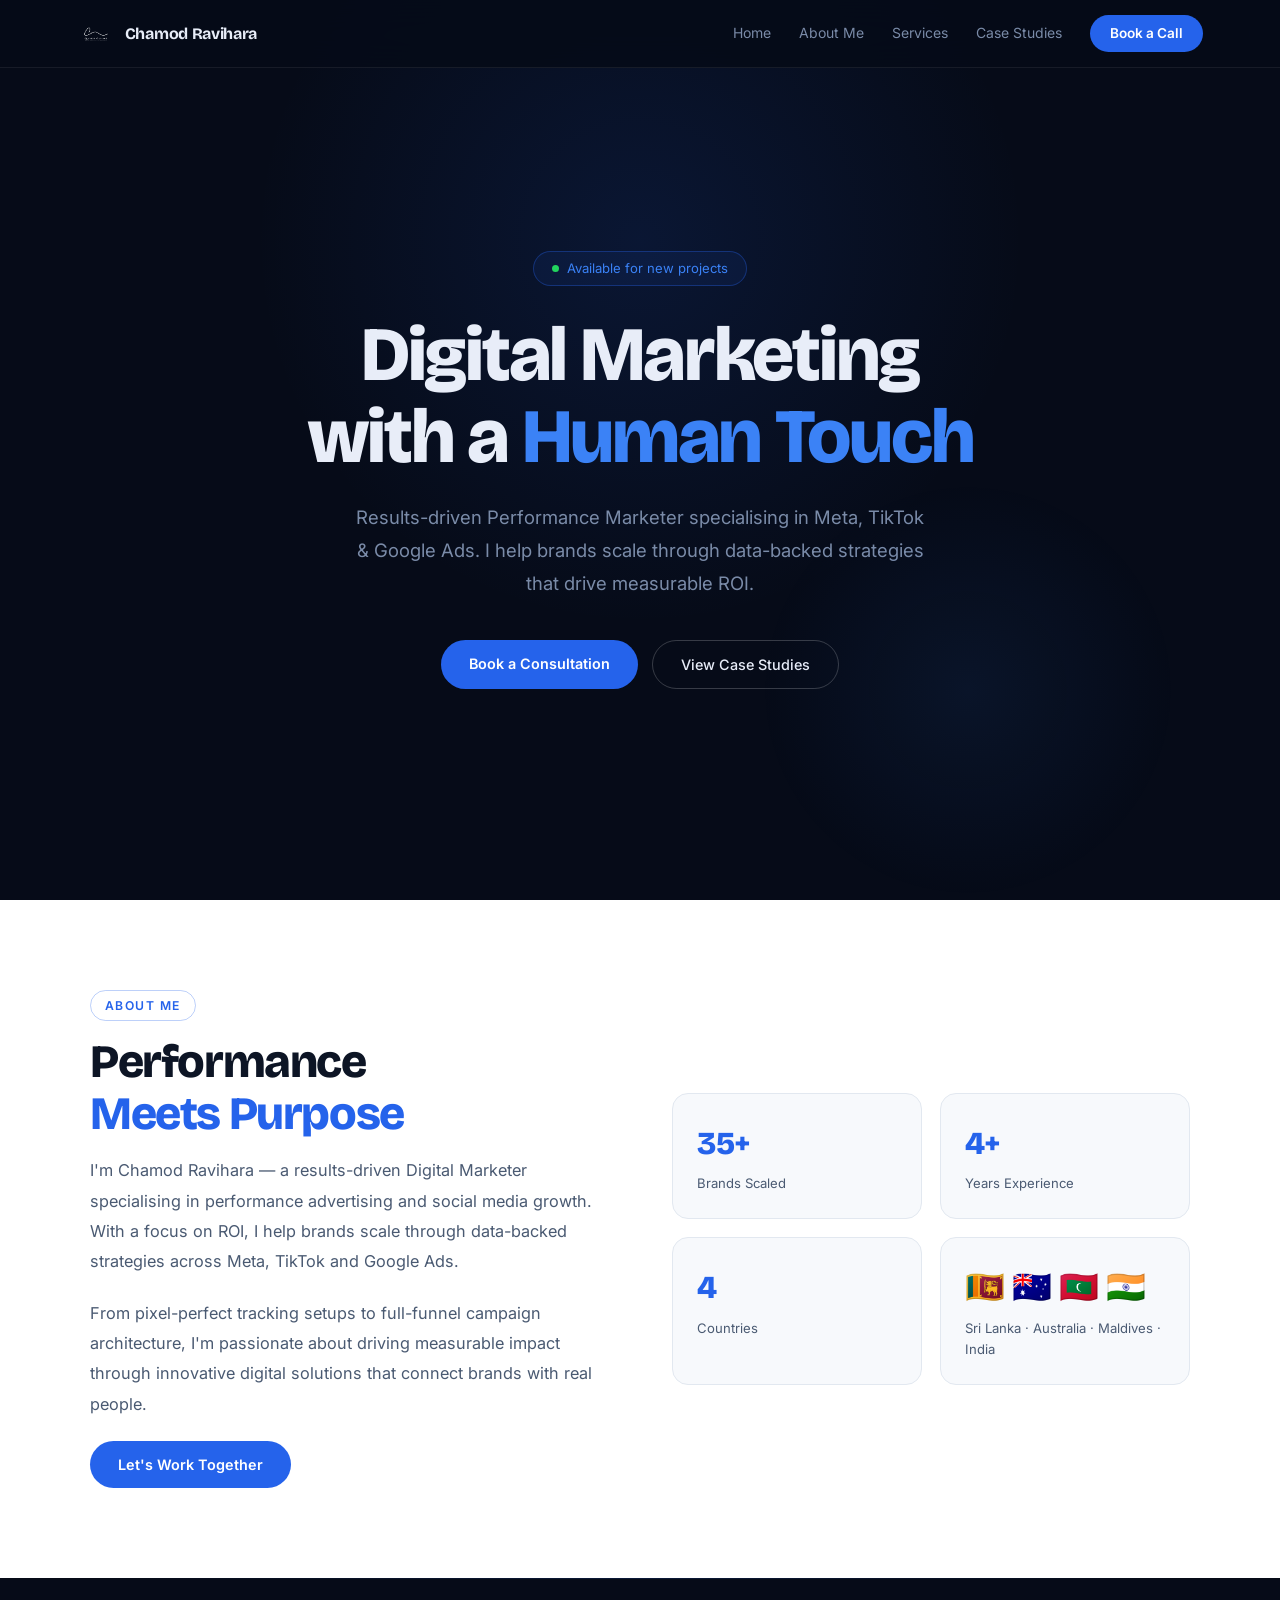
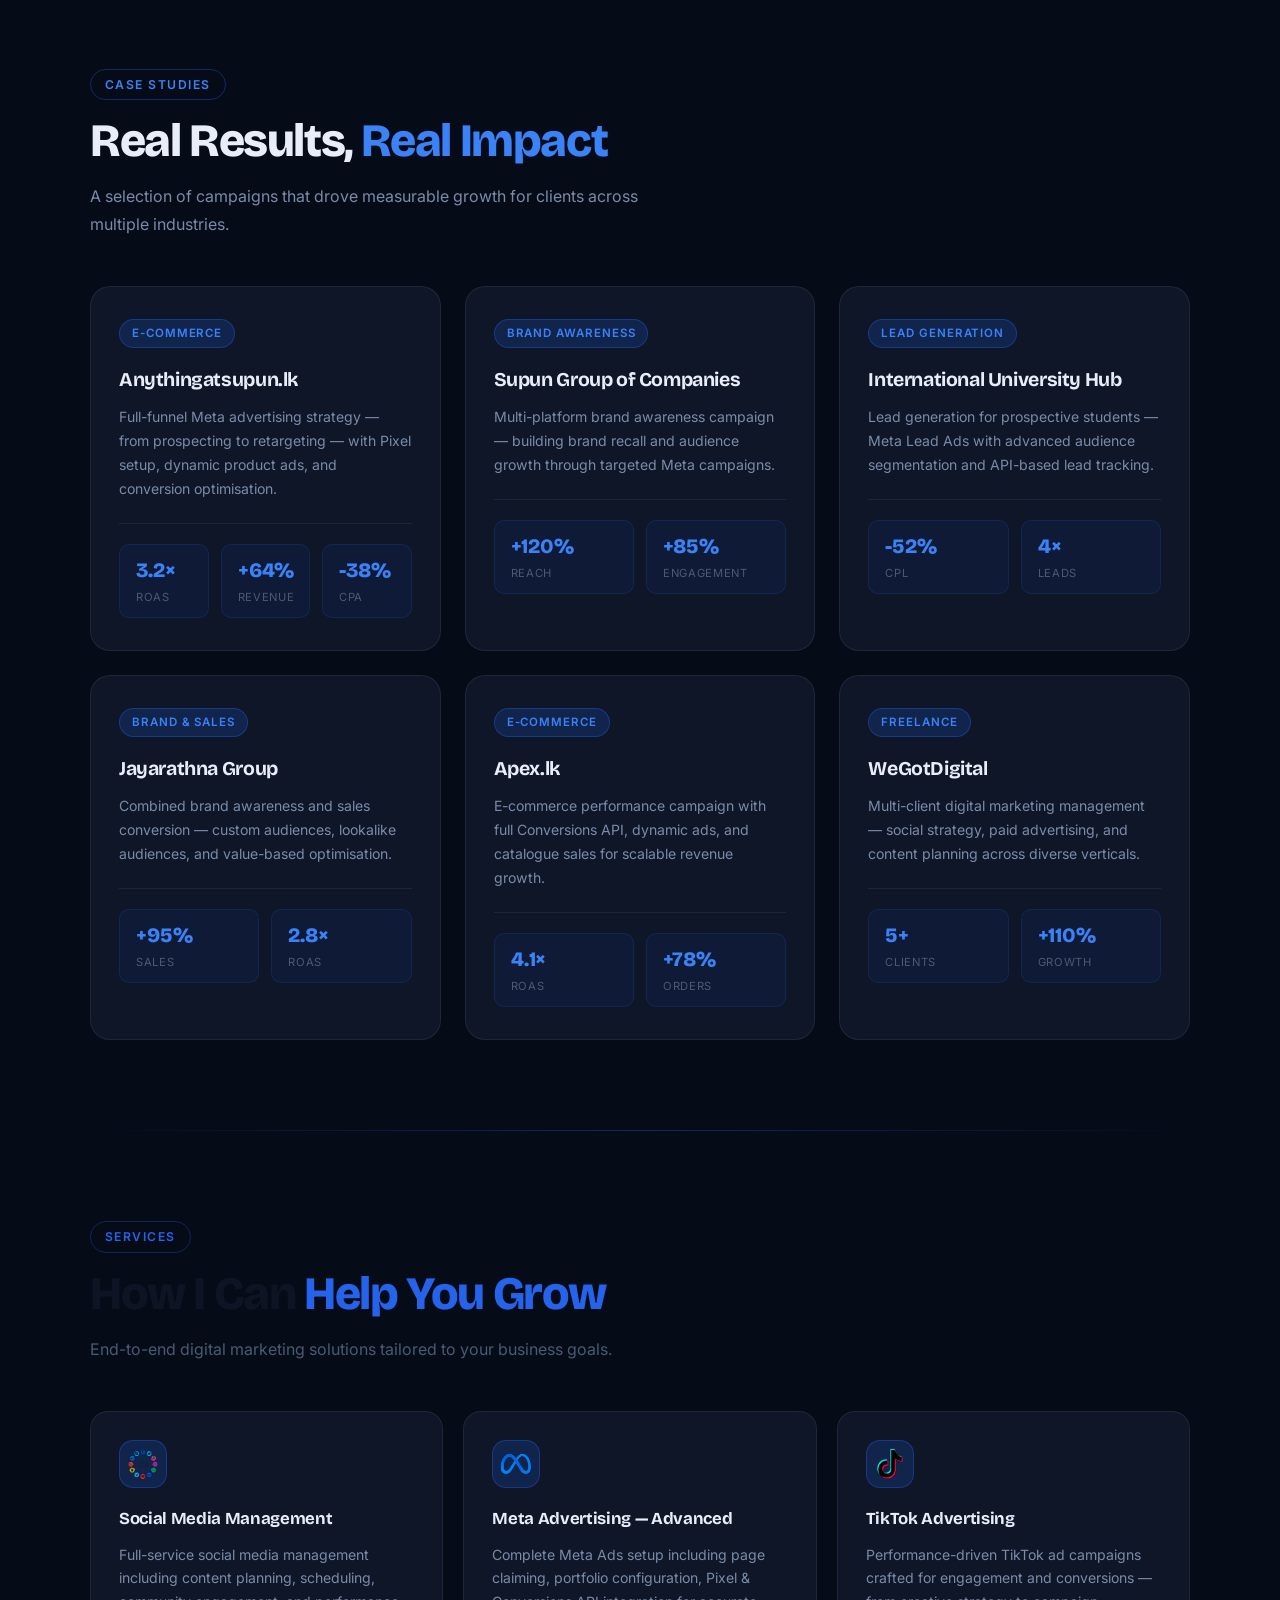
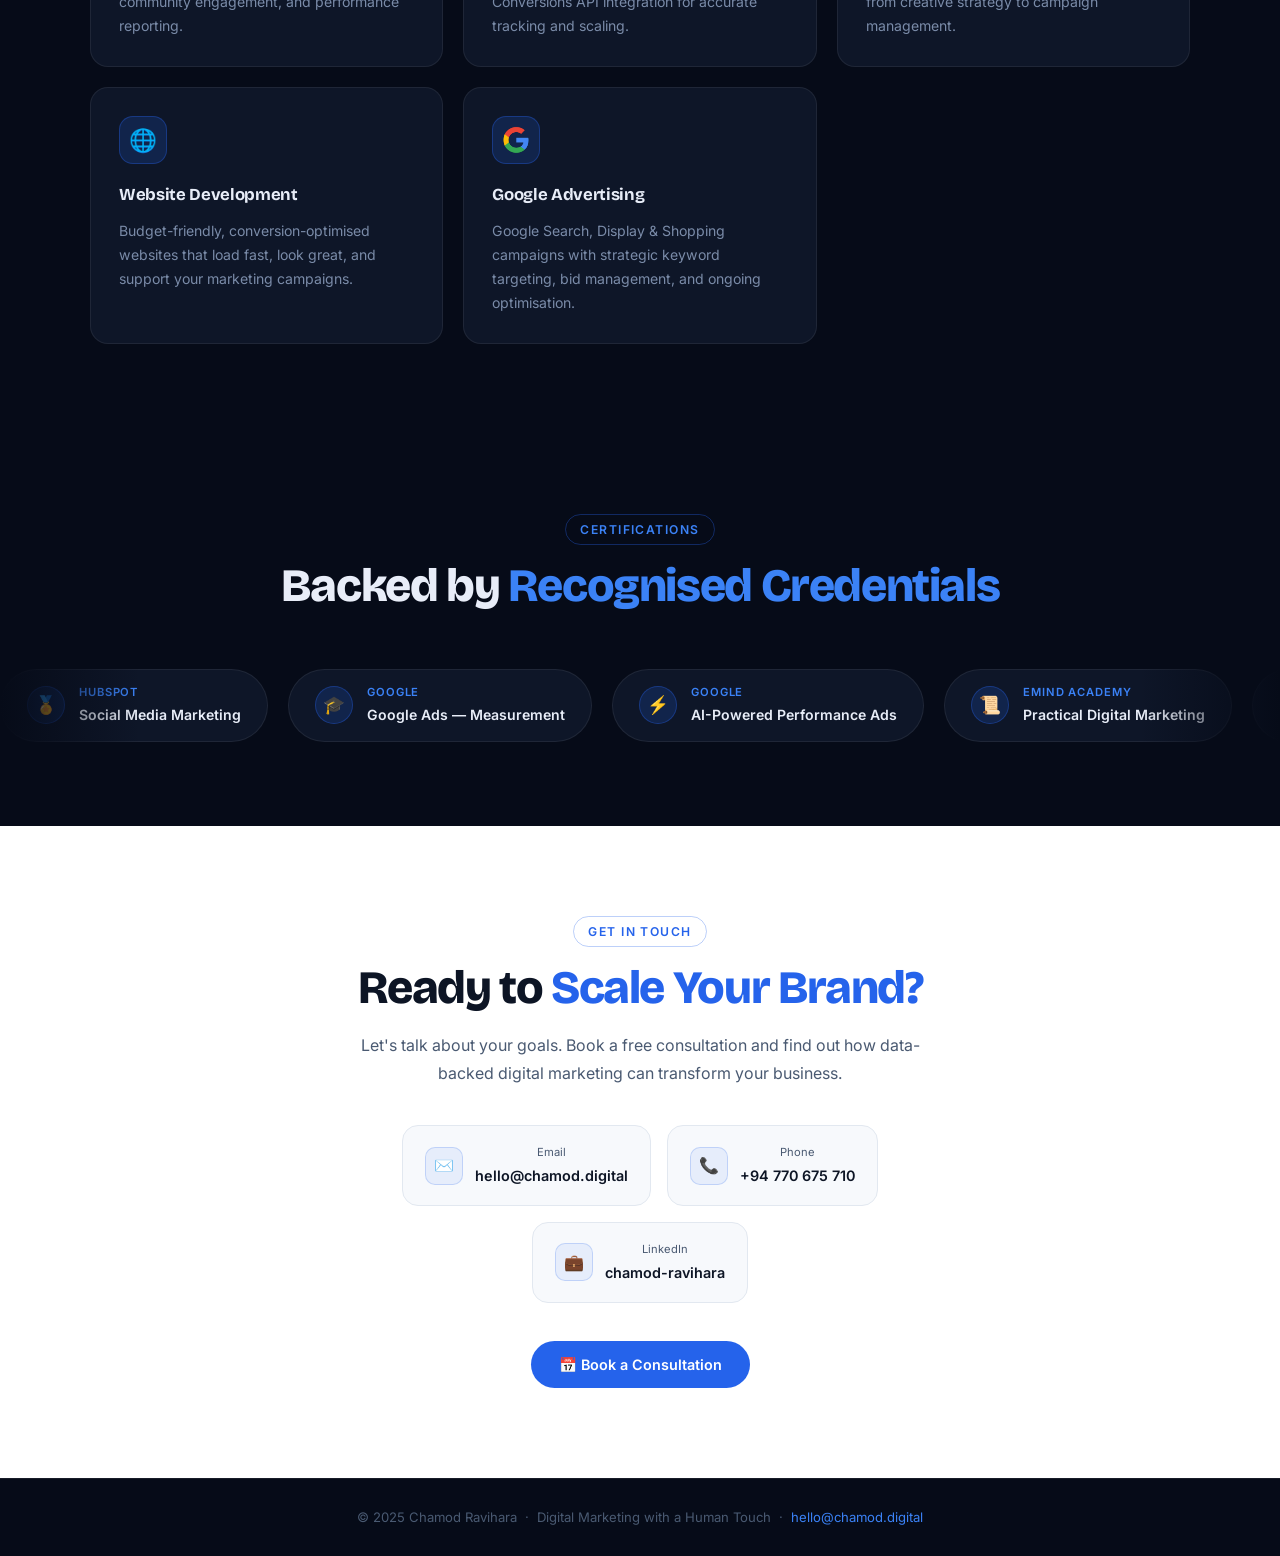
==== index.html @ 846f8c7a "servic" ====
<!DOCTYPE html>
<html lang="en">
<head>
  <meta charset="UTF-8" />
  <meta name="viewport" content="width=device-width, initial-scale=1.0"/>
  <title>Chamod Ravihara | Performance Marketer</title>
  <link rel="preconnect" href="https://fonts.googleapis.com">
  <link href="https://fonts.googleapis.com/css2?family=Bricolage+Grotesque:opsz,wght@12..96,300;12..96,400;12..96,600;12..96,700;12..96,800&family=Inter:wght@300;400;500&display=swap" rel="stylesheet">
  <style>
    *, *::before, *::after { box-sizing: border-box; margin: 0; padding: 0; }

    :root {
      --bg-deep: #060b18;
      --bg-section: #0d1525;
      --bg-card: #0e1628;
      --bg-card-hover: #131e35;
      --blue: #2563eb;
      --blue-light: #3b82f6;
      --blue-glow: rgba(37,99,235,0.18);
      --text: #e8edf8;
      --text-muted: #7a8ba8;
      --text-dim: #4a5a72;
      --border: rgba(255,255,255,0.07);
      --border-blue: rgba(37,99,235,0.35);
      --white-bg: #ffffff;
      --white-bg2: #f7f9fc;
      --white-text: #0d1525;
      --white-muted: #4a5a72;
      --white-border: #e2e8f0;
    }

    html { scroll-behavior: smooth; }
    body { font-family: 'Inter', sans-serif; background: var(--bg-deep); color: var(--text); overflow-x: hidden; line-height: 1.6; }

    ::-webkit-scrollbar { width: 4px; }
    ::-webkit-scrollbar-track { background: var(--bg-deep); }
    ::-webkit-scrollbar-thumb { background: var(--blue); border-radius: 2px; }

    /* NAV */
    nav {
      position: fixed; top: 0; left: 0; right: 0; z-index: 100;
      display: flex; align-items: center; justify-content: space-between;
      padding: 0 6%; height: 68px;
      background: rgba(6,11,24,0.92);
      backdrop-filter: blur(16px);
      border-bottom: 1px solid var(--border);
    }
    .nav-logo { display: flex; align-items: center; gap: 10px; text-decoration: none; color: var(--text); }
    .nav-logo img { height: 38px; width: 38px; object-fit: contain; }
    .nav-logo span { font-family: 'Bricolage Grotesque', sans-serif; font-weight: 700; font-size: 1rem; letter-spacing: -0.02em; }
    .nav-links { display: flex; align-items: center; gap: 28px; }
    .nav-links a { font-size: 0.875rem; font-weight: 400; color: var(--text-muted); text-decoration: none; transition: color 0.2s; }
    .nav-links a:hover { color: var(--text); }
    .nav-cta { background: var(--blue) !important; color: #fff !important; padding: 8px 20px !important; border-radius: 100px; font-weight: 600 !important; font-size: 0.85rem !important; transition: background 0.2s, transform 0.15s !important; }
    .nav-cta:hover { background: var(--blue-light) !important; transform: translateY(-1px); }
    .nav-burger { display: none; flex-direction: column; gap: 5px; cursor: pointer; padding: 6px; background: none; border: none; }
    .nav-burger span { display: block; width: 22px; height: 2px; background: var(--text); border-radius: 2px; }

    /* HERO */
    #hero {
      min-height: 100vh; display: flex; flex-direction: column;
      align-items: center; justify-content: center; text-align: center;
      padding: 110px 6% 70px; background: var(--bg-deep);
      position: relative; overflow: hidden;
    }
    #hero::before { content: ''; position: absolute; width: 800px; height: 800px; background: radial-gradient(circle, rgba(37,99,235,0.13) 0%, transparent 68%); top: -160px; left: 50%; transform: translateX(-50%); pointer-events: none; }
    #hero::after  { content: ''; position: absolute; width: 420px; height: 420px; background: radial-gradient(circle, rgba(59,130,246,0.08) 0%, transparent 70%); bottom: 0; right: 8%; pointer-events: none; }

    .hero-badge { display: inline-flex; align-items: center; gap: 8px; border: 1px solid var(--border-blue); background: rgba(37,99,235,0.08); padding: 6px 18px; border-radius: 100px; font-size: 0.82rem; color: var(--blue-light); margin-bottom: 28px; animation: fadeUp 0.7s ease both; }
    .hero-badge .dot { width: 7px; height: 7px; background: #22d45e; border-radius: 50%; display: inline-block; animation: blink 2s ease infinite; }
    @keyframes blink { 0%,100%{opacity:1} 50%{opacity:0.35} }

    h1 { font-family: 'Bricolage Grotesque', sans-serif; font-size: clamp(2.6rem, 6vw, 5rem); font-weight: 800; line-height: 1.07; letter-spacing: -0.03em; margin-bottom: 22px; animation: fadeUp 0.7s 0.1s ease both; }
    h1 .accent { color: var(--blue-light); }
    .hero-sub { font-size: clamp(1rem, 2vw, 1.16rem); color: var(--text-muted); max-width: 580px; line-height: 1.78; margin-bottom: 40px; animation: fadeUp 0.7s 0.2s ease both; }
    .hero-btns { display: flex; gap: 14px; flex-wrap: wrap; justify-content: center; animation: fadeUp 0.7s 0.3s ease both; }

    .btn-primary { background: var(--blue); color: #fff; padding: 12px 28px; border-radius: 100px; font-size: 0.9rem; font-weight: 600; text-decoration: none; transition: background 0.2s, transform 0.15s, box-shadow 0.2s; display: inline-block; }
    .btn-primary:hover { background: var(--blue-light); transform: translateY(-2px); box-shadow: 0 8px 28px rgba(37,99,235,0.38); }
    .btn-outline { background: transparent; color: var(--text); border: 1px solid rgba(255,255,255,0.2); padding: 12px 28px; border-radius: 100px; font-size: 0.9rem; font-weight: 500; text-decoration: none; transition: border-color 0.2s, background 0.2s, transform 0.15s; display: inline-block; }
    .btn-outline:hover { border-color: var(--blue); background: var(--blue-glow); transform: translateY(-2px); }
    .btn-dark { background: var(--blue); color: #fff; padding: 12px 28px; border-radius: 100px; font-size: 0.9rem; font-weight: 600; text-decoration: none; transition: background 0.2s, transform 0.15s, box-shadow 0.2s; display: inline-block; }
    .btn-dark:hover { background: #1d4ed8; transform: translateY(-2px); box-shadow: 0 8px 28px rgba(37,99,235,0.3); }

    /* SECTION SHARED */
    section { padding: 90px 6%; }
    .section-label { display: inline-block; border: 1px solid var(--border-blue); color: var(--blue-light); font-size: 0.76rem; font-weight: 600; letter-spacing: 0.12em; text-transform: uppercase; padding: 5px 14px; border-radius: 100px; margin-bottom: 16px; }
    .section-label-w { display: inline-block; border: 1px solid rgba(37,99,235,0.3); color: var(--blue); font-size: 0.76rem; font-weight: 600; letter-spacing: 0.12em; text-transform: uppercase; padding: 5px 14px; border-radius: 100px; margin-bottom: 16px; }
    .section-title { font-family: 'Bricolage Grotesque', sans-serif; font-size: clamp(1.9rem, 4vw, 2.9rem); font-weight: 800; letter-spacing: -0.03em; line-height: 1.12; margin-bottom: 14px; }
    .section-title .accent { color: var(--blue-light); }
    .section-title-w { font-family: 'Bricolage Grotesque', sans-serif; font-size: clamp(1.9rem, 4vw, 2.9rem); font-weight: 800; letter-spacing: -0.03em; line-height: 1.12; margin-bottom: 14px; color: var(--white-text); }
    .section-title-w .accent { color: var(--blue); }
    .section-sub { color: var(--text-muted); font-size: 1rem; max-width: 560px; line-height: 1.75; }
    .section-sub-w { color: var(--white-muted); font-size: 1rem; max-width: 560px; line-height: 1.75; }

    /* ABOUT — white */
    #about { background: var(--white-bg); }
    .about-grid { display: grid; grid-template-columns: 1fr 1fr; gap: 64px; align-items: center; max-width: 1100px; margin: 0 auto; }
    .about-text p { color: var(--white-muted); line-height: 1.85; font-size: 1.02rem; margin-bottom: 22px; }
    .about-stats { display: grid; grid-template-columns: 1fr 1fr; gap: 18px; }
    .stat-box { background: var(--white-bg2); border: 1px solid var(--white-border); border-radius: 16px; padding: 24px; transition: border-color 0.25s, transform 0.25s, box-shadow 0.25s; }
    .stat-box:hover { border-color: rgba(37,99,235,0.3); transform: translateY(-3px); box-shadow: 0 8px 24px rgba(37,99,235,0.08); }
    .stat-box .num { font-family: 'Bricolage Grotesque', sans-serif; font-size: 2rem; font-weight: 800; color: var(--blue); }
    .stat-box .label { font-size: 0.82rem; color: var(--white-muted); margin-top: 4px; }

    /* CASE STUDIES — dark */
    #work { background: var(--bg-deep); }
    .work-wrap { max-width: 1100px; margin: 0 auto; }
    .work-header { margin-bottom: 48px; }
    .work-grid { display: grid; grid-template-columns: repeat(auto-fill, minmax(320px, 1fr)); gap: 24px; }
    .case-card { background: var(--bg-card); border: 1px solid var(--border); border-radius: 20px; padding: 32px 28px; transition: border-color 0.3s, transform 0.3s, box-shadow 0.3s; }
    .case-card:hover { border-color: var(--border-blue); transform: translateY(-5px); box-shadow: 0 16px 48px rgba(37,99,235,0.12); }
    .case-tag { display: inline-block; background: var(--blue-glow); border: 1px solid var(--border-blue); color: var(--blue-light); font-size: 0.72rem; font-weight: 600; letter-spacing: 0.08em; text-transform: uppercase; padding: 4px 12px; border-radius: 100px; margin-bottom: 16px; }
    .case-client { font-family: 'Bricolage Grotesque', sans-serif; font-size: 1.22rem; font-weight: 700; letter-spacing: -0.02em; margin-bottom: 10px; }
    .case-desc { color: var(--text-muted); font-size: 0.88rem; line-height: 1.7; margin-bottom: 22px; }
    .case-metrics { display: flex; gap: 12px; flex-wrap: wrap; border-top: 1px solid var(--border); padding-top: 20px; }
    .metric { background: rgba(37,99,235,0.07); border: 1px solid rgba(37,99,235,0.15); border-radius: 10px; padding: 10px 16px; flex: 1; min-width: 80px; }
    .metric .val { font-family: 'Bricolage Grotesque', sans-serif; font-size: 1.28rem; font-weight: 800; color: var(--blue-light); }
    .metric .key { font-size: 0.7rem; color: var(--text-dim); text-transform: uppercase; letter-spacing: 0.06em; margin-top: 2px; }

 /* SERVICES — dark (matches Case Studies theme) */
    #services { background: var(--bg-deep); }
    .services-wrap { max-width: 1100px; margin: 0 auto; }
    .services-header { margin-bottom: 48px; }
    .services-grid { display: grid; grid-template-columns: repeat(auto-fill, minmax(280px, 1fr)); gap: 20px; }
    .service-card { background: var(--bg-card); border: 1px solid var(--border); border-radius: 18px; padding: 28px; transition: border-color 0.25s, transform 0.25s, box-shadow 0.25s; }
    .service-card:hover { border-color: var(--border-blue); transform: translateY(-4px); box-shadow: 0 10px 32px rgba(37,99,235,0.12); }
    .service-icon { width: 48px; height: 48px; background: var(--blue-glow); border: 1px solid var(--border-blue); border-radius: 14px; display: flex; align-items: center; justify-content: center; font-size: 1.4rem; margin-bottom: 18px; }
    .service-name { font-family: 'Bricolage Grotesque', sans-serif; font-size: 1.05rem; font-weight: 700; letter-spacing: -0.02em; color: var(--text); margin-bottom: 10px; }
    .service-desc { color: var(--text-muted); font-size: 0.88rem; line-height: 1.7; }

    /* CERTIFICATIONS — dark scroll banner */
    #certs { background: var(--bg-deep); padding: 80px 0; overflow: hidden; }
    .certs-header { text-align: center; padding: 0 6%; margin-bottom: 52px; }

    .cert-track-wrapper { position: relative; overflow: hidden; }
    .cert-track-wrapper::before,
    .cert-track-wrapper::after { content: ''; position: absolute; top: 0; bottom: 0; width: 140px; z-index: 2; }
    .cert-track-wrapper::before { left: 0; background: linear-gradient(to right, var(--bg-deep), transparent); }
    .cert-track-wrapper::after  { right: 0; background: linear-gradient(to left,  var(--bg-deep), transparent); }

    .cert-track { display: flex; gap: 20px; width: max-content; padding: 4px 0; animation: scrollL 20s linear infinite; }
    .cert-track:hover { animation-play-state: paused; }
    @keyframes scrollL { 0% { transform: translateX(0); } 100% { transform: translateX(-50%); } }

    .cert-pill { display: flex; align-items: center; gap: 14px; background: var(--bg-card); border: 1px solid var(--border); border-radius: 100px; padding: 14px 26px; white-space: nowrap; transition: border-color 0.25s; cursor: default; }
    .cert-pill:hover { border-color: var(--border-blue); }
    .cert-logo-emoji { width: 38px; height: 38px; border-radius: 50%; background: var(--blue-glow); border: 1px solid var(--border-blue); display: flex; align-items: center; justify-content: center; font-size: 1.1rem; flex-shrink: 0; }
    .cert-issuer { font-size: 0.7rem; color: var(--blue-light); font-weight: 600; letter-spacing: 0.08em; text-transform: uppercase; }
    .cert-name   { font-size: 0.88rem; font-weight: 600; color: var(--text); margin-top: 2px; }

    /* CONTACT — white */
    #contact { background: var(--white-bg); text-align: center; }
    .contact-wrap { max-width: 680px; margin: 0 auto; }
    .contact-cards { display: flex; flex-wrap: wrap; gap: 16px; justify-content: center; margin: 0 auto 38px; }
    .contact-card { background: var(--white-bg2); border: 1px solid var(--white-border); border-radius: 16px; padding: 18px 22px; display: flex; align-items: center; gap: 12px; text-decoration: none; color: var(--white-text); font-size: 0.9rem; min-width: 200px; transition: border-color 0.25s, transform 0.2s, box-shadow 0.2s; }
    .contact-card:hover { border-color: rgba(37,99,235,0.35); transform: translateY(-3px); box-shadow: 0 8px 24px rgba(37,99,235,0.1); }
    .contact-card .cicon { width: 38px; height: 38px; background: rgba(37,99,235,0.08); border: 1px solid rgba(37,99,235,0.2); border-radius: 10px; display: flex; align-items: center; justify-content: center; font-size: 1rem; flex-shrink: 0; }
    .contact-card .clabel { font-size: 0.7rem; color: var(--white-muted); margin-bottom: 2px; }
    .contact-card .cval { font-weight: 600; }

    /* FOOTER */
    footer { background: var(--bg-deep); border-top: 1px solid var(--border); text-align: center; padding: 28px 6%; color: var(--text-dim); font-size: 0.82rem; }
    footer a { color: var(--blue-light); text-decoration: none; }

    /* DIVIDERS */
    .div-dark  { height: 1px; background: linear-gradient(90deg, transparent, var(--border-blue), transparent); max-width: 1100px; margin: 0 auto; }
    .div-light { height: 1px; background: linear-gradient(90deg, transparent, rgba(37,99,235,0.15), transparent); max-width: 1100px; margin: 0 auto; }

    /* ANIMATIONS */
    @keyframes fadeUp { from { opacity: 0; transform: translateY(22px); } to { opacity: 1; transform: translateY(0); } }
    .fade-up { opacity: 0; transform: translateY(28px); transition: opacity 0.65s ease, transform 0.65s ease; }
    .fade-up.visible { opacity: 1; transform: translateY(0); }

    /* MOBILE */
    @media (max-width: 768px) {
      .nav-links { display: none; }
      .nav-burger { display: flex; }
      .nav-links.open { display: flex; flex-direction: column; position: fixed; top: 68px; left: 0; right: 0; background: rgba(6,11,24,0.97); padding: 24px 6%; gap: 20px; border-bottom: 1px solid var(--border); z-index: 99; }
      .about-grid { grid-template-columns: 1fr; gap: 40px; }
      .work-grid  { grid-template-columns: 1fr; }
      .services-grid { grid-template-columns: 1fr; }
    }
  </style>
</head>
<body>

<!-- NAV -->
<nav>
  <a class="nav-logo" href="#hero">
    <img src="logo.png" alt="Chamod Ravihara" onerror="this.style.display='none'">
    <span>Chamod Ravihara</span>
  </a>
  <div class="nav-links" id="navLinks">
    <a href="#hero">Home</a>
    <a href="#about">About Me</a>
    <a href="#services">Services</a>
    <a href="casestudeis.html">Case Studies</a>
    <a href="mailto:hello@chamod.digital" class="nav-cta">Book a Call</a>
  </div>
  <button class="nav-burger" id="burger" onclick="document.getElementById('navLinks').classList.toggle('open')" aria-label="Menu">
    <span></span><span></span><span></span>
  </button>
</nav>

<!-- HERO (dark) -->
<section id="hero">
  <div class="hero-badge"><span class="dot"></span>Available for new projects</div>
  <h1>Digital Marketing<br>with a <span class="accent">Human Touch</span></h1>
  <p class="hero-sub">
    Results-driven Performance Marketer specialising in Meta, TikTok &amp; Google Ads.
    I help brands scale through data-backed strategies that drive measurable ROI.
  </p>
  <div class="hero-btns">
    <a href="mailto:hello@chamod.digital" class="btn-primary">Book a Consultation</a>
    <a href="#work" class="btn-outline">View Case Studies</a>
  </div>
</section>

<!-- ABOUT (white) -->
<section id="about">
  <div class="about-grid">
    <div class="about-text fade-up">
      <div class="section-label-w">About Me</div>
      <h2 class="section-title-w">Performance<br><span class="accent">Meets Purpose</span></h2>
      <p>
        I'm Chamod Ravihara — a results-driven Digital Marketer specialising in performance
        advertising and social media growth. With a focus on ROI, I help brands scale through
        data-backed strategies across Meta, TikTok and Google Ads.
      </p>
      <p>
        From pixel-perfect tracking setups to full-funnel campaign architecture, I'm passionate
        about driving measurable impact through innovative digital solutions that connect brands
        with real people.
      </p>
      <a href="mailto:hello@chamod.digital" class="btn-dark">Let's Work Together</a>
    </div>
    <div class="about-stats fade-up">
      <div class="stat-box">
        <div class="num">35+</div>
        <div class="label">Brands Scaled</div>
      </div>
      <div class="stat-box">
        <div class="num">4+</div>
        <div class="label">Years Experience</div>
      </div>
      <div class="stat-box">
        <div class="num">4</div>
        <div class="label">Countries</div>
      </div>
      <div class="stat-box">
        <div class="num">🇱🇰 🇦🇺 🇲🇻 🇮🇳</div>
        <div class="label">Sri Lanka · Australia · Maldives · India</div>
      </div>
    </div>
  </div>
</section>

<div class="div-light"></div>

<!-- CASE STUDIES (dark) -->
<section id="work">
  <div class="work-wrap">
    <div class="work-header fade-up">
      <div class="section-label">Case Studies</div>
      <h2 class="section-title">Real Results, <span class="accent">Real Impact</span></h2>
      <p class="section-sub">A selection of campaigns that drove measurable growth for clients across multiple industries.</p>
    </div>
    <div class="work-grid">
      <div class="case-card fade-up">
        <div class="case-tag">E-Commerce</div>
        <div class="case-client">Anythingatsupun.lk</div>
        <div class="case-desc">Full-funnel Meta advertising strategy — from prospecting to retargeting — with Pixel setup, dynamic product ads, and conversion optimisation.</div>
        <div class="case-metrics">
          <div class="metric"><div class="val">3.2×</div><div class="key">ROAS</div></div>
          <div class="metric"><div class="val">+64%</div><div class="key">Revenue</div></div>
          <div class="metric"><div class="val">-38%</div><div class="key">CPA</div></div>
        </div>
      </div>
      <div class="case-card fade-up">
        <div class="case-tag">Brand Awareness</div>
        <div class="case-client">Supun Group of Companies</div>
        <div class="case-desc">Multi-platform brand awareness campaign — building brand recall and audience growth through targeted Meta campaigns.</div>
        <div class="case-metrics">
          <div class="metric"><div class="val">+120%</div><div class="key">Reach</div></div>
          <div class="metric"><div class="val">+85%</div><div class="key">Engagement</div></div>
        </div>
      </div>
      <div class="case-card fade-up">
        <div class="case-tag">Lead Generation</div>
        <div class="case-client">International University Hub</div>
        <div class="case-desc">Lead generation for prospective students — Meta Lead Ads with advanced audience segmentation and API-based lead tracking.</div>
        <div class="case-metrics">
          <div class="metric"><div class="val">-52%</div><div class="key">CPL</div></div>
          <div class="metric"><div class="val">4×</div><div class="key">Leads</div></div>
        </div>
      </div>
      <div class="case-card fade-up">
        <div class="case-tag">Brand &amp; Sales</div>
        <div class="case-client">Jayarathna Group</div>
        <div class="case-desc">Combined brand awareness and sales conversion — custom audiences, lookalike audiences, and value-based optimisation.</div>
        <div class="case-metrics">
          <div class="metric"><div class="val">+95%</div><div class="key">Sales</div></div>
          <div class="metric"><div class="val">2.8×</div><div class="key">ROAS</div></div>
        </div>
      </div>
      <div class="case-card fade-up">
        <div class="case-tag">E-Commerce</div>
        <div class="case-client">Apex.lk</div>
        <div class="case-desc">E-commerce performance campaign with full Conversions API, dynamic ads, and catalogue sales for scalable revenue growth.</div>
        <div class="case-metrics">
          <div class="metric"><div class="val">4.1×</div><div class="key">ROAS</div></div>
          <div class="metric"><div class="val">+78%</div><div class="key">Orders</div></div>
        </div>
      </div>
      <div class="case-card fade-up">
        <div class="case-tag">Freelance</div>
        <div class="case-client">WeGotDigital</div>
        <div class="case-desc">Multi-client digital marketing management — social strategy, paid advertising, and content planning across diverse verticals.</div>
        <div class="case-metrics">
          <div class="metric"><div class="val">5+</div><div class="key">Clients</div></div>
          <div class="metric"><div class="val">+110%</div><div class="key">Growth</div></div>
        </div>
      </div>
    </div>
  </div>
</section>

<div class="div-dark"></div>

<!-- SERVICES (white) -->
<section id="services">
  <div class="services-wrap">
    <div class="services-header fade-up">
      <div class="section-label-w">Services</div>
      <h2 class="section-title-w">How I Can <span class="accent">Help You Grow</span></h2>
      <p class="section-sub-w">End-to-end digital marketing solutions tailored to your business goals.</p>
    </div>
    <div class="services-grid">
<div class="service-card fade-up">
  <div class="service-icon"><img src="social_media_management.svg" alt="Social Media" style="width:36px;height:36px;object-fit:contain;"></div>
  <div class="service-name">Social Media Management</div>
  <div class="service-desc">Full-service social media management including content planning, scheduling, community engagement, and performance reporting.</div>
</div>
<div class="service-card fade-up">
  <div class="service-icon"><img src="meta_advertisment.svg" alt="Meta" style="width:36px;height:36px;object-fit:contain;"></div>
  <div class="service-name">Meta Advertising — Advanced</div>
  <div class="service-desc">Complete Meta Ads setup including page claiming, portfolio configuration, Pixel &amp; Conversions API integration for accurate tracking and scaling.</div>
</div>
<div class="service-card fade-up">
  <div class="service-icon"><img src="tiktok_advertisment.svg" alt="TikTok" style="width:36px;height:36px;object-fit:contain;"></div>
  <div class="service-name">TikTok Advertising</div>
  <div class="service-desc">Performance-driven TikTok ad campaigns crafted for engagement and conversions — from creative strategy to campaign management.</div>
</div>
      <div class="service-card fade-up">
        <div class="service-icon">🌐</div>
        <div class="service-name">Website Development</div>
        <div class="service-desc">Budget-friendly, conversion-optimised websites that load fast, look great, and support your marketing campaigns.</div>
      </div>
<div class="service-card fade-up">
  <div class="service-icon"><img src="google_advertisment.svg" alt="Google" style="width:36px;height:36px;object-fit:contain;"></div>
  <div class="service-name">Google Advertising</div>
  <div class="service-desc">Google Search, Display &amp; Shopping campaigns with strategic keyword targeting, bid management, and ongoing optimisation.</div>
</div>
    </div>
  </div>
</section>

<!-- CERTIFICATIONS — dark auto-scroll banner -->
<section id="certs">
  <div class="certs-header fade-up">
    <div class="section-label">Certifications</div>
    <h2 class="section-title">Backed by <span class="accent">Recognised Credentials</span></h2>
  </div>
  <div class="cert-track-wrapper">
    <div class="cert-track">
      <!-- Set 1 -->
      <div class="cert-pill">
        <div class="cert-logo-emoji">🏅</div>
        <div><div class="cert-issuer">HubSpot</div><div class="cert-name">Social Media Marketing</div></div>
      </div>
      <div class="cert-pill">
        <div class="cert-logo-emoji">🎓</div>
        <div><div class="cert-issuer">Google</div><div class="cert-name">Google Ads — Measurement</div></div>
      </div>
      <div class="cert-pill">
        <div class="cert-logo-emoji">⚡</div>
        <div><div class="cert-issuer">Google</div><div class="cert-name">AI-Powered Performance Ads</div></div>
      </div>
      <div class="cert-pill">
        <div class="cert-logo-emoji">📜</div>
        <div><div class="cert-issuer">Emind Academy</div><div class="cert-name">Practical Digital Marketing</div></div>
      </div>
      <!-- Set 2 (duplicate for seamless loop) -->
      <div class="cert-pill">
        <div class="cert-logo-emoji">🏅</div>
        <div><div class="cert-issuer">HubSpot</div><div class="cert-name">Social Media Marketing</div></div>
      </div>
      <div class="cert-pill">
        <div class="cert-logo-emoji">🎓</div>
        <div><div class="cert-issuer">Google</div><div class="cert-name">Google Ads — Measurement</div></div>
      </div>
      <div class="cert-pill">
        <div class="cert-logo-emoji">⚡</div>
        <div><div class="cert-issuer">Google</div><div class="cert-name">AI-Powered Performance Ads</div></div>
      </div>
      <div class="cert-pill">
        <div class="cert-logo-emoji">📜</div>
        <div><div class="cert-issuer">Emind Academy</div><div class="cert-name">Practical Digital Marketing</div></div>
      </div>
    </div>
  </div>
</section>

<!-- CONTACT (white) -->
<section id="contact">
  <div class="contact-wrap">
    <div class="section-label-w fade-up">Get In Touch</div>
    <h2 class="section-title-w fade-up">Ready to <span class="accent">Scale Your Brand?</span></h2>
    <p class="section-sub-w fade-up" style="margin:16px auto 38px;">
      Let's talk about your goals. Book a free consultation and find out how data-backed digital marketing can transform your business.
    </p>
    <div class="contact-cards fade-up">
      <a href="mailto:hello@chamod.digital" class="contact-card">
        <div class="cicon">✉️</div>
        <div><div class="clabel">Email</div><div class="cval">hello@chamod.digital</div></div>
      </a>
      <a href="tel:+94770675710" class="contact-card">
        <div class="cicon">📞</div>
        <div><div class="clabel">Phone</div><div class="cval">+94 770 675 710</div></div>
      </a>
      <a href="https://linkedin.com/in/chamod-ravihara/" target="_blank" class="contact-card">
        <div class="cicon">💼</div>
        <div><div class="clabel">LinkedIn</div><div class="cval">chamod-ravihara</div></div>
      </a>
    </div>
    <a href="mailto:hello@chamod.digital" class="btn-dark fade-up">📅 Book a Consultation</a>
  </div>
</section>

<!-- FOOTER -->
<footer>
  <p>© 2025 Chamod Ravihara &nbsp;·&nbsp; Digital Marketing with a Human Touch &nbsp;·&nbsp;
    <a href="mailto:hello@chamod.digital">hello@chamod.digital</a>
  </p>
</footer>

<script>
  // Scroll fade-in
  const obs = new IntersectionObserver(entries => {
    entries.forEach(e => { if (e.isIntersecting) e.target.classList.add('visible'); });
  }, { threshold: 0.1 });
  document.querySelectorAll('.fade-up').forEach(el => obs.observe(el));
</script>
</body>
</html>
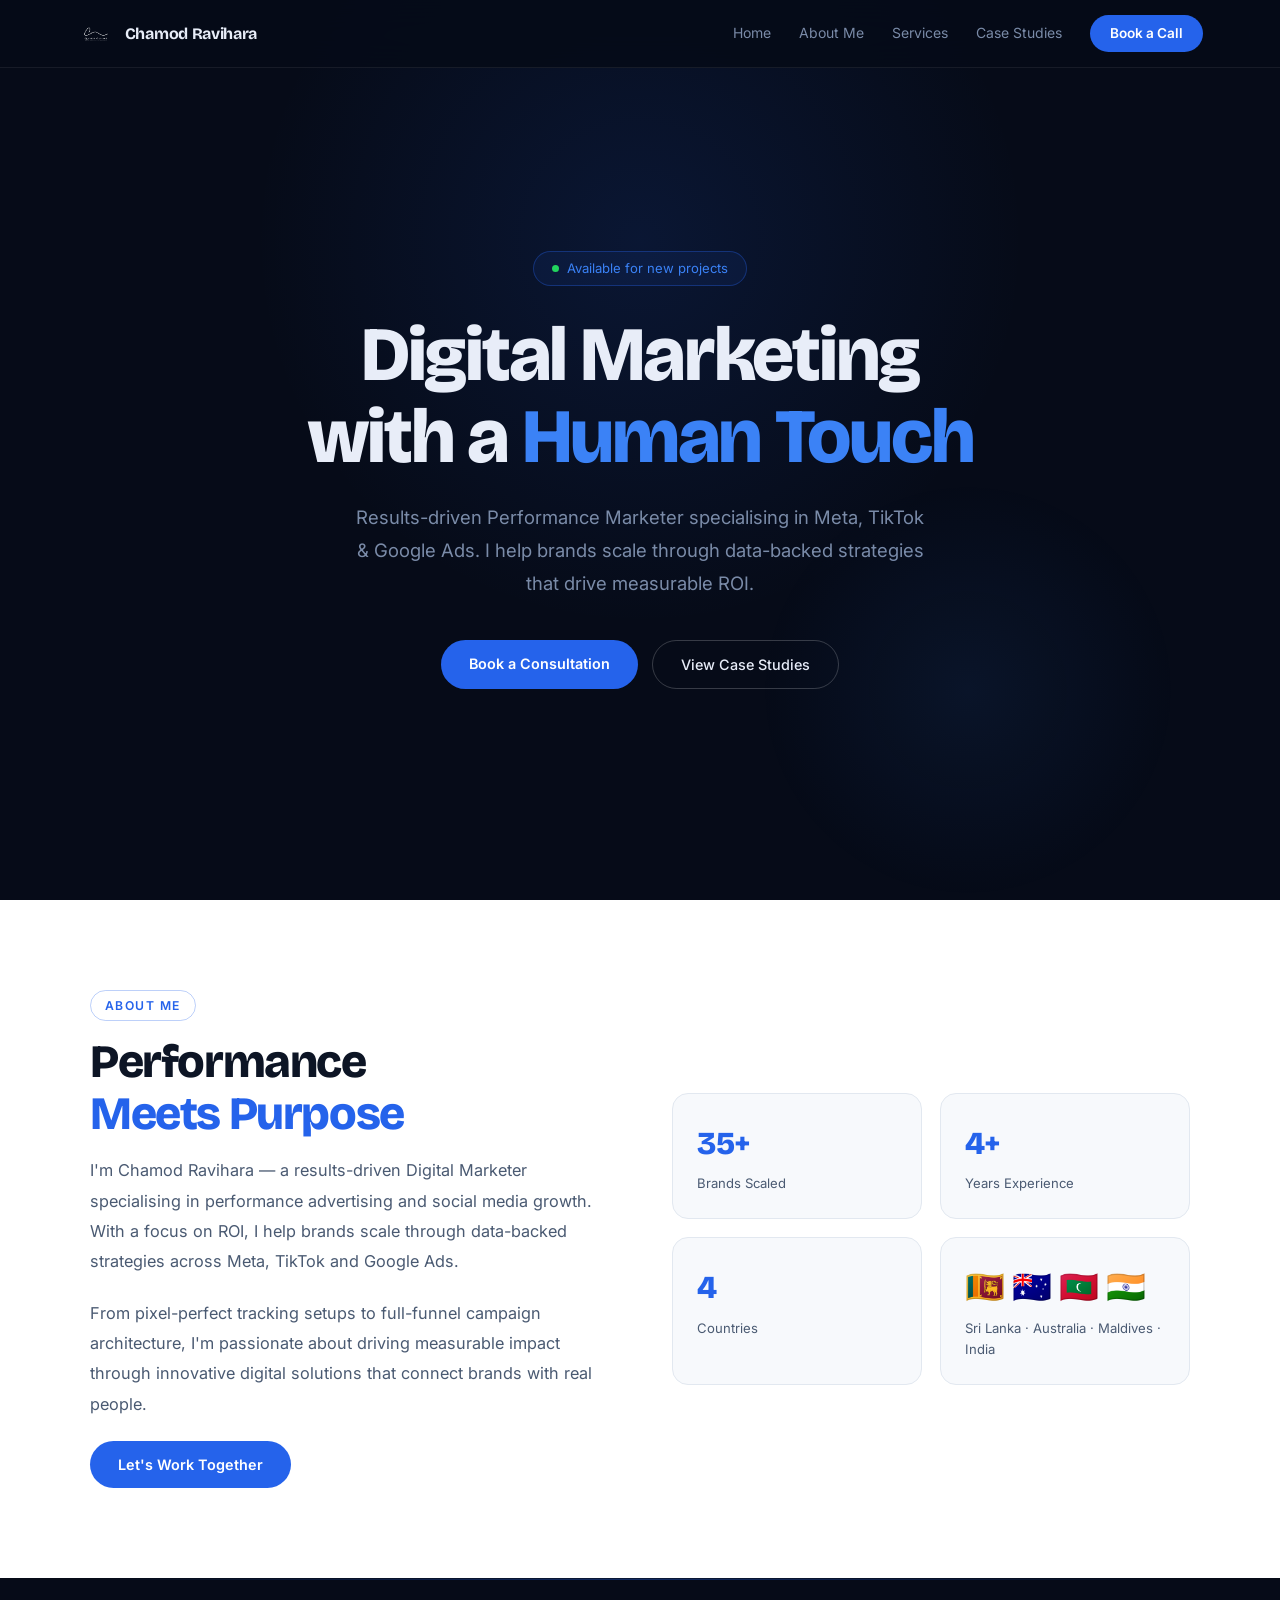
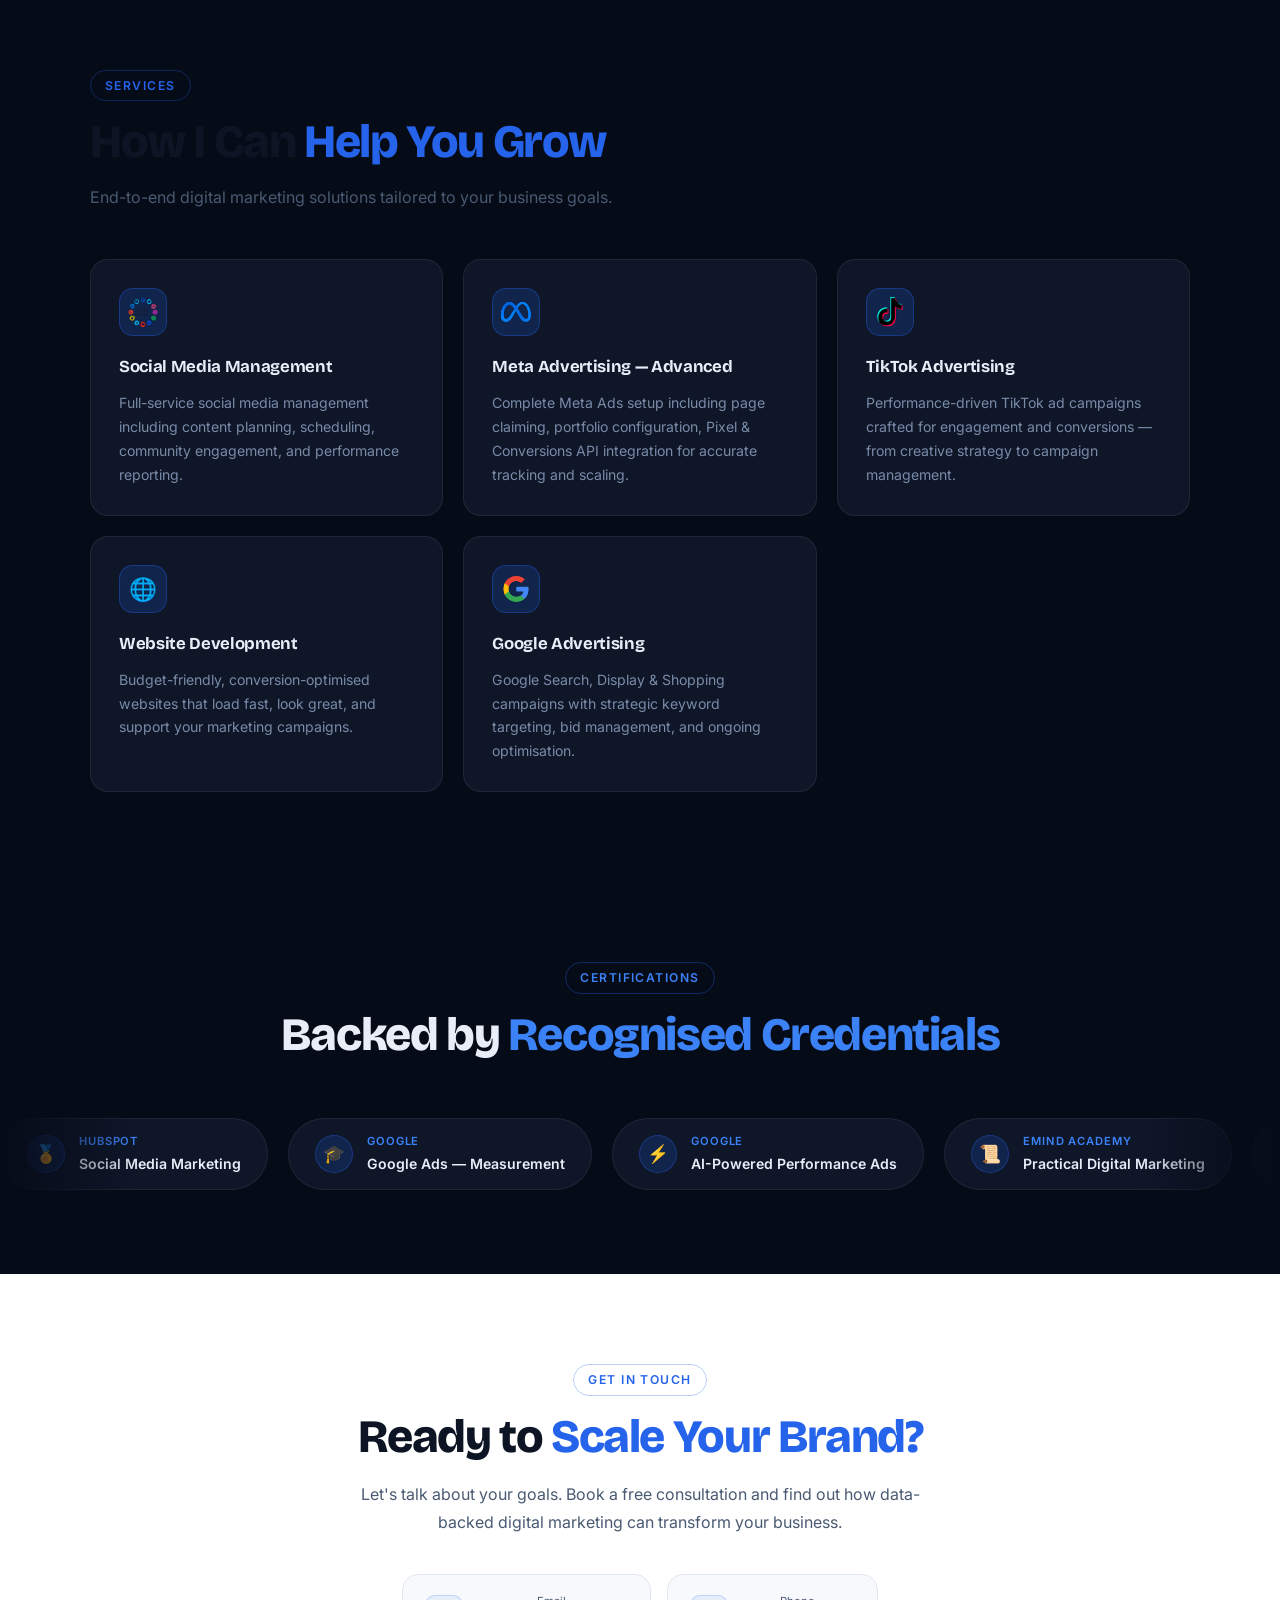
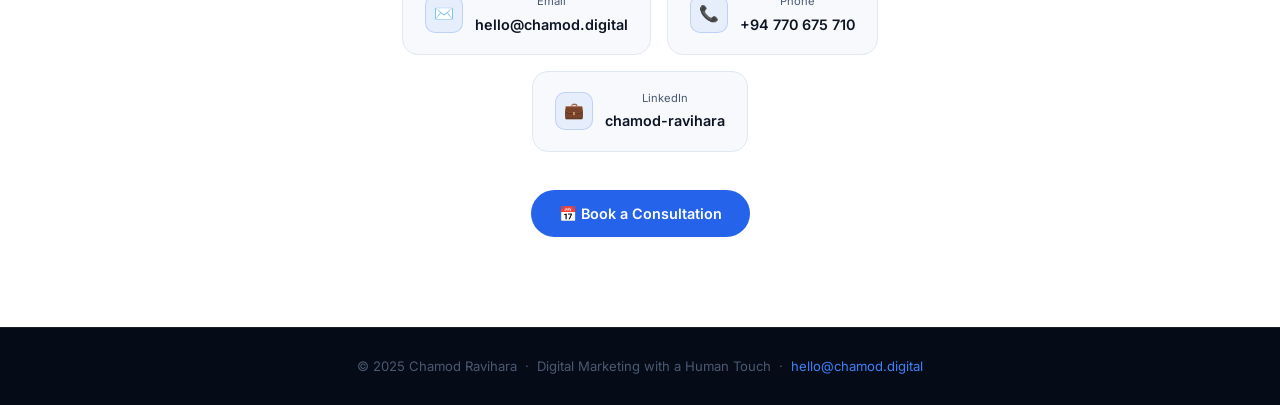
==== commit 39ebb0eb: "e" ====
--- a/index.html
+++ b/index.html
@@ -258,73 +258,6 @@
 
 <div class="div-light"></div>
 
-<!-- CASE STUDIES (dark) -->
-<section id="work">
-  <div class="work-wrap">
-    <div class="work-header fade-up">
-      <div class="section-label">Case Studies</div>
-      <h2 class="section-title">Real Results, <span class="accent">Real Impact</span></h2>
-      <p class="section-sub">A selection of campaigns that drove measurable growth for clients across multiple industries.</p>
-    </div>
-    <div class="work-grid">
-      <div class="case-card fade-up">
-        <div class="case-tag">E-Commerce</div>
-        <div class="case-client">Anythingatsupun.lk</div>
-        <div class="case-desc">Full-funnel Meta advertising strategy — from prospecting to retargeting — with Pixel setup, dynamic product ads, and conversion optimisation.</div>
-        <div class="case-metrics">
-          <div class="metric"><div class="val">3.2×</div><div class="key">ROAS</div></div>
-          <div class="metric"><div class="val">+64%</div><div class="key">Revenue</div></div>
-          <div class="metric"><div class="val">-38%</div><div class="key">CPA</div></div>
-        </div>
-      </div>
-      <div class="case-card fade-up">
-        <div class="case-tag">Brand Awareness</div>
-        <div class="case-client">Supun Group of Companies</div>
-        <div class="case-desc">Multi-platform brand awareness campaign — building brand recall and audience growth through targeted Meta campaigns.</div>
-        <div class="case-metrics">
-          <div class="metric"><div class="val">+120%</div><div class="key">Reach</div></div>
-          <div class="metric"><div class="val">+85%</div><div class="key">Engagement</div></div>
-        </div>
-      </div>
-      <div class="case-card fade-up">
-        <div class="case-tag">Lead Generation</div>
-        <div class="case-client">International University Hub</div>
-        <div class="case-desc">Lead generation for prospective students — Meta Lead Ads with advanced audience segmentation and API-based lead tracking.</div>
-        <div class="case-metrics">
-          <div class="metric"><div class="val">-52%</div><div class="key">CPL</div></div>
-          <div class="metric"><div class="val">4×</div><div class="key">Leads</div></div>
-        </div>
-      </div>
-      <div class="case-card fade-up">
-        <div class="case-tag">Brand &amp; Sales</div>
-        <div class="case-client">Jayarathna Group</div>
-        <div class="case-desc">Combined brand awareness and sales conversion — custom audiences, lookalike audiences, and value-based optimisation.</div>
-        <div class="case-metrics">
-          <div class="metric"><div class="val">+95%</div><div class="key">Sales</div></div>
-          <div class="metric"><div class="val">2.8×</div><div class="key">ROAS</div></div>
-        </div>
-      </div>
-      <div class="case-card fade-up">
-        <div class="case-tag">E-Commerce</div>
-        <div class="case-client">Apex.lk</div>
-        <div class="case-desc">E-commerce performance campaign with full Conversions API, dynamic ads, and catalogue sales for scalable revenue growth.</div>
-        <div class="case-metrics">
-          <div class="metric"><div class="val">4.1×</div><div class="key">ROAS</div></div>
-          <div class="metric"><div class="val">+78%</div><div class="key">Orders</div></div>
-        </div>
-      </div>
-      <div class="case-card fade-up">
-        <div class="case-tag">Freelance</div>
-        <div class="case-client">WeGotDigital</div>
-        <div class="case-desc">Multi-client digital marketing management — social strategy, paid advertising, and content planning across diverse verticals.</div>
-        <div class="case-metrics">
-          <div class="metric"><div class="val">5+</div><div class="key">Clients</div></div>
-          <div class="metric"><div class="val">+110%</div><div class="key">Growth</div></div>
-        </div>
-      </div>
-    </div>
-  </div>
-</section>
 
 <div class="div-dark"></div>
 
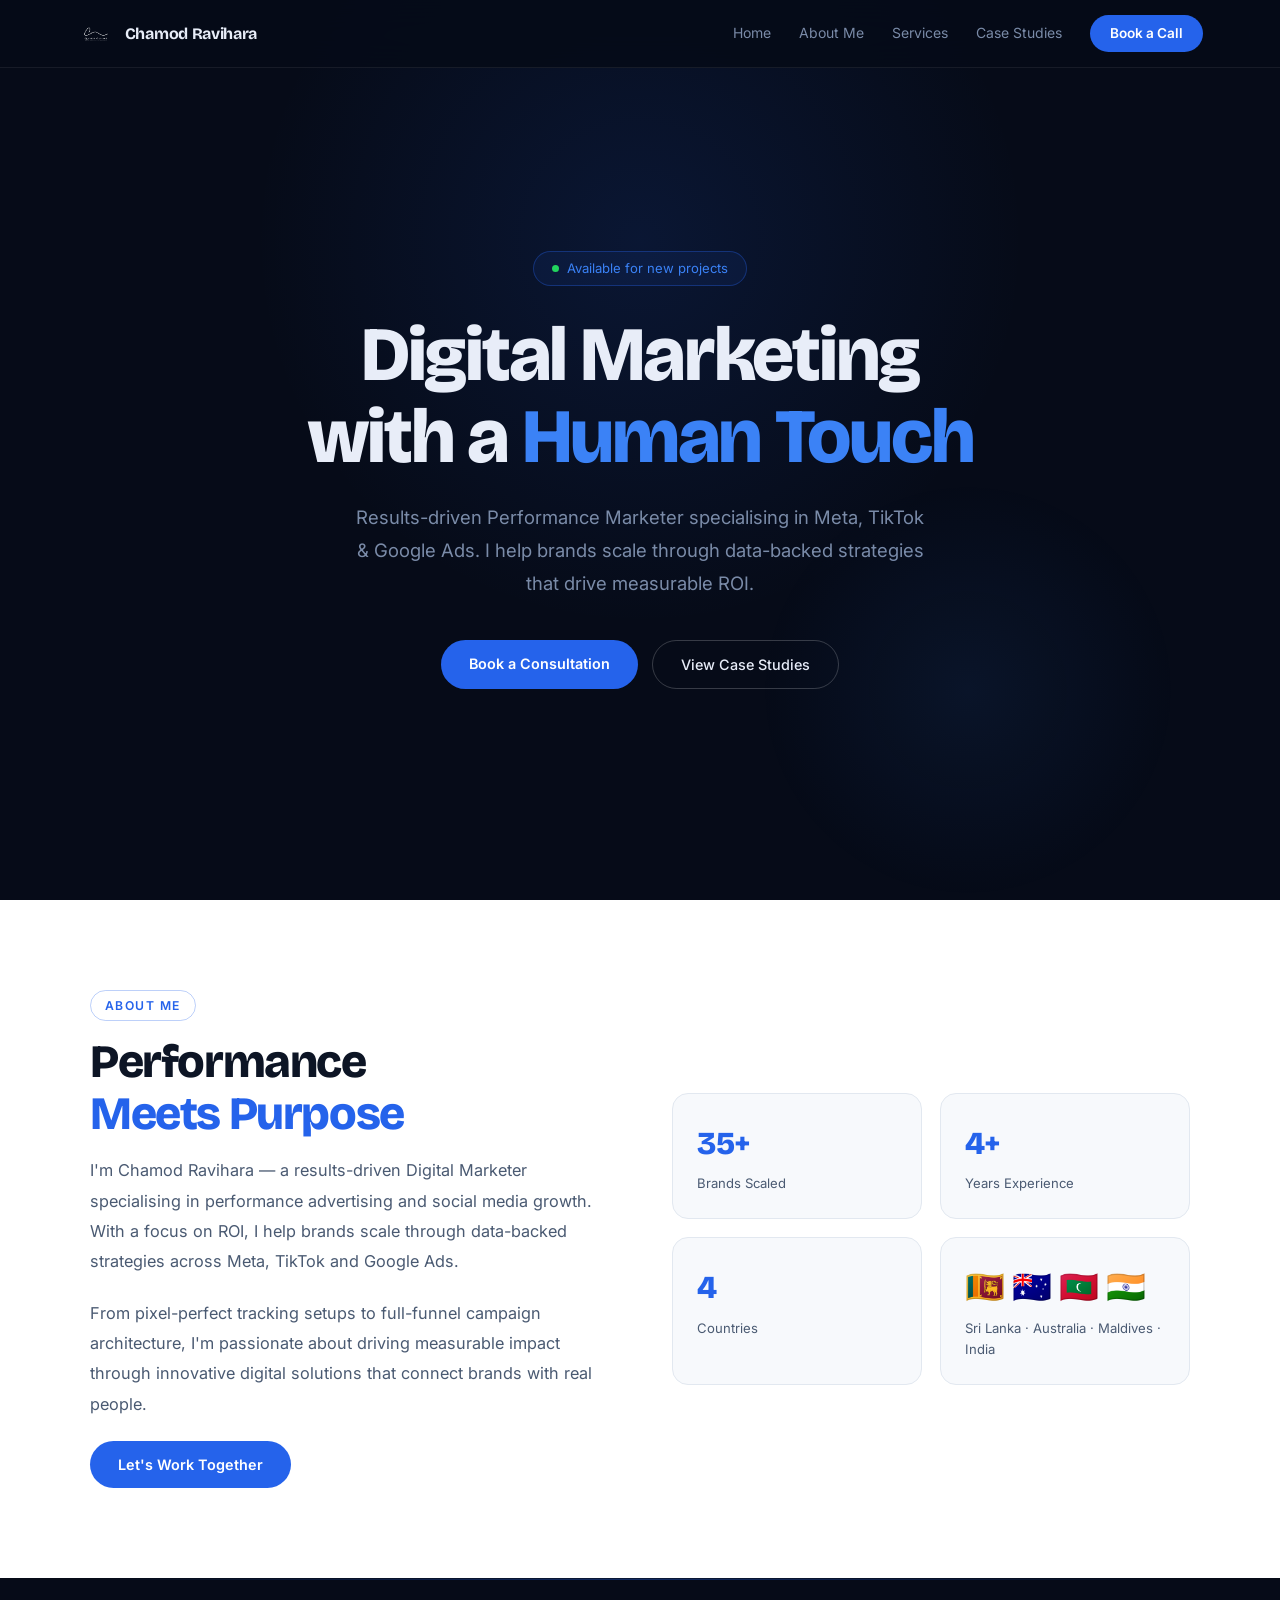
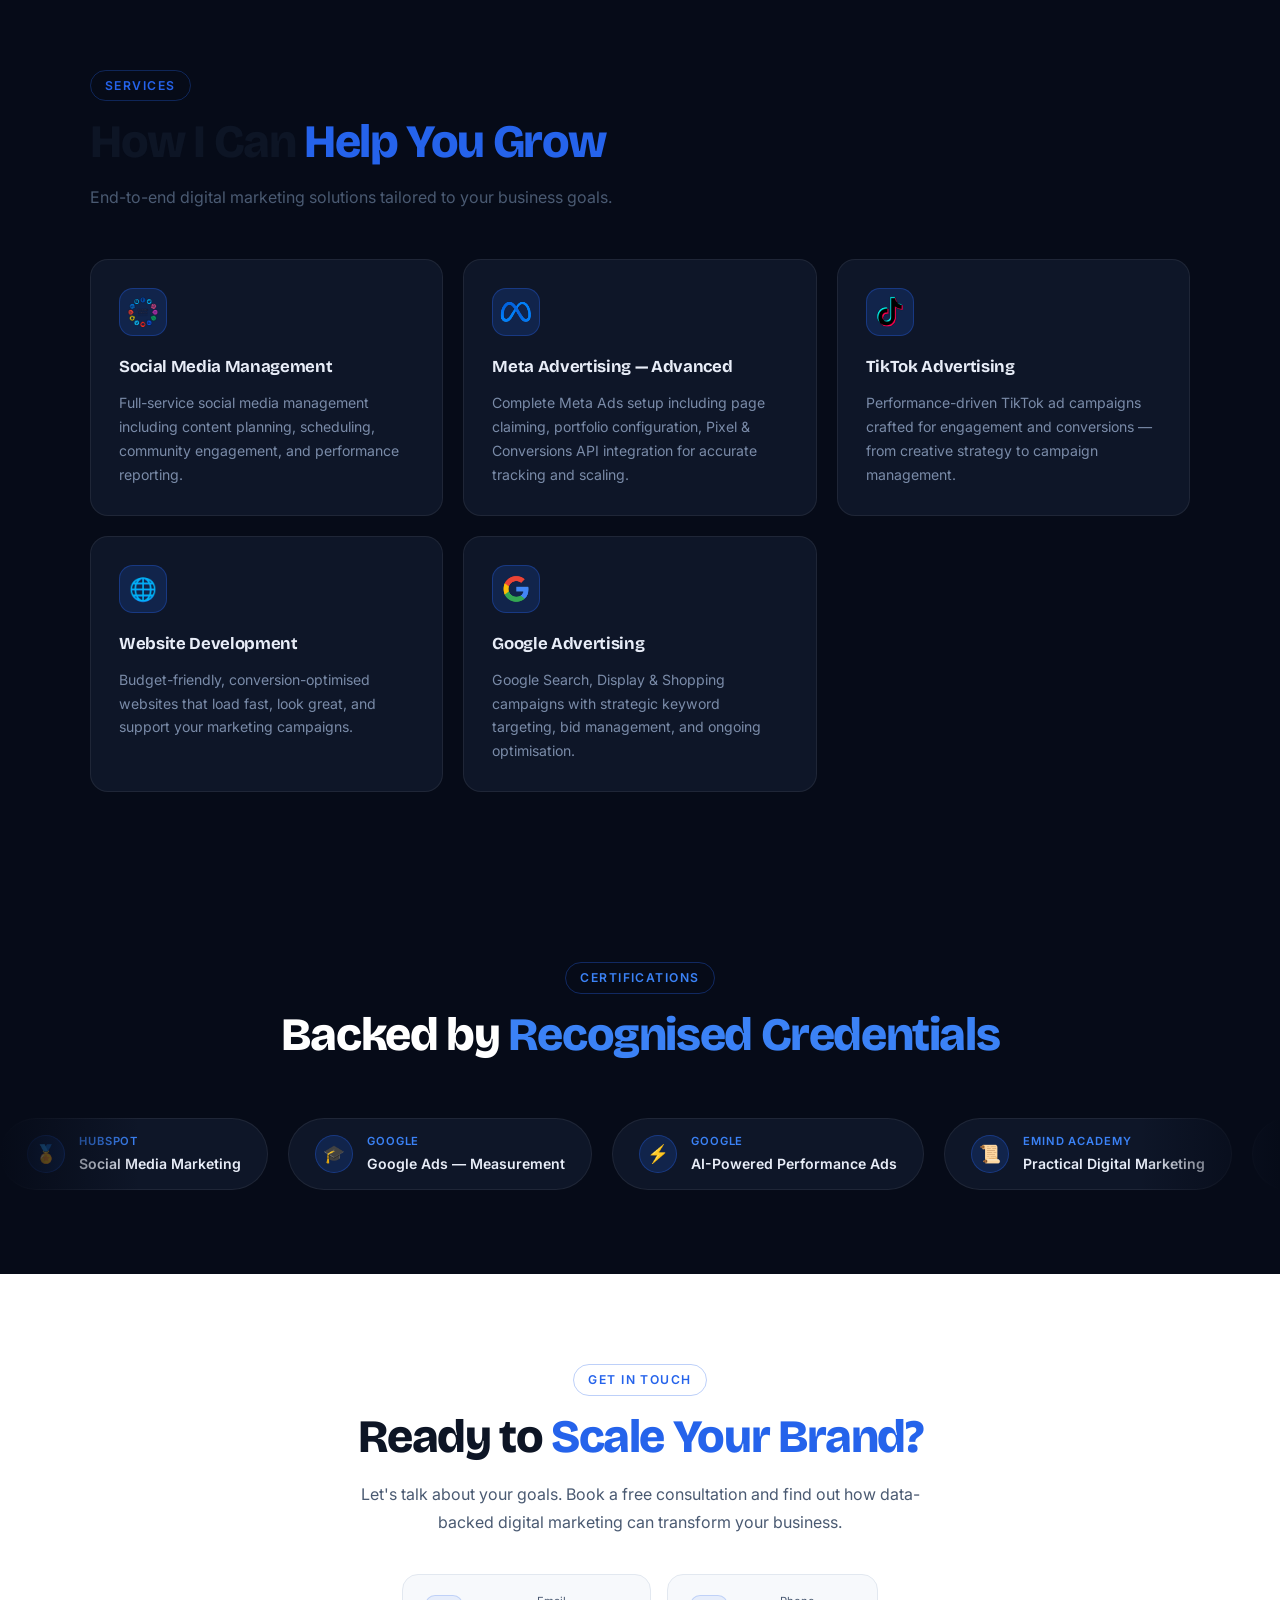
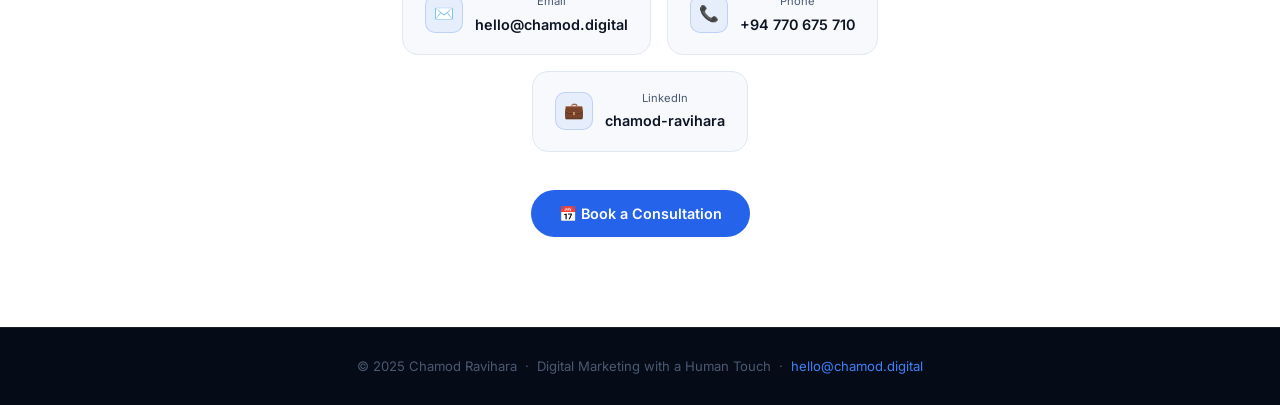
==== commit 37b82a85: "sect" ====
--- a/index.html
+++ b/index.html
@@ -86,8 +86,7 @@
     section { padding: 90px 6%; }
     .section-label { display: inline-block; border: 1px solid var(--border-blue); color: var(--blue-light); font-size: 0.76rem; font-weight: 600; letter-spacing: 0.12em; text-transform: uppercase; padding: 5px 14px; border-radius: 100px; margin-bottom: 16px; }
     .section-label-w { display: inline-block; border: 1px solid rgba(37,99,235,0.3); color: var(--blue); font-size: 0.76rem; font-weight: 600; letter-spacing: 0.12em; text-transform: uppercase; padding: 5px 14px; border-radius: 100px; margin-bottom: 16px; }
-    .section-title { font-family: 'Bricolage Grotesque', sans-serif; font-size: clamp(1.9rem, 4vw, 2.9rem); font-weight: 800; letter-spacing: -0.03em; line-height: 1.12; margin-bottom: 14px; }
-    .section-title .accent { color: var(--blue-light); }
+    .section-title { font-family: 'Bricolage Grotesque', sans-serif; font-size: clamp(1.9rem, 4vw, 2.9rem); font-weight: 800; letter-spacing: -0.03em; line-height: 1.12; margin-bottom: 14px; color: #ffffff; }    .section-title .accent { color: var(--blue-light); }
     .section-title-w { font-family: 'Bricolage Grotesque', sans-serif; font-size: clamp(1.9rem, 4vw, 2.9rem); font-weight: 800; letter-spacing: -0.03em; line-height: 1.12; margin-bottom: 14px; color: var(--white-text); }
     .section-title-w .accent { color: var(--blue); }
     .section-sub { color: var(--text-muted); font-size: 1rem; max-width: 560px; line-height: 1.75; }
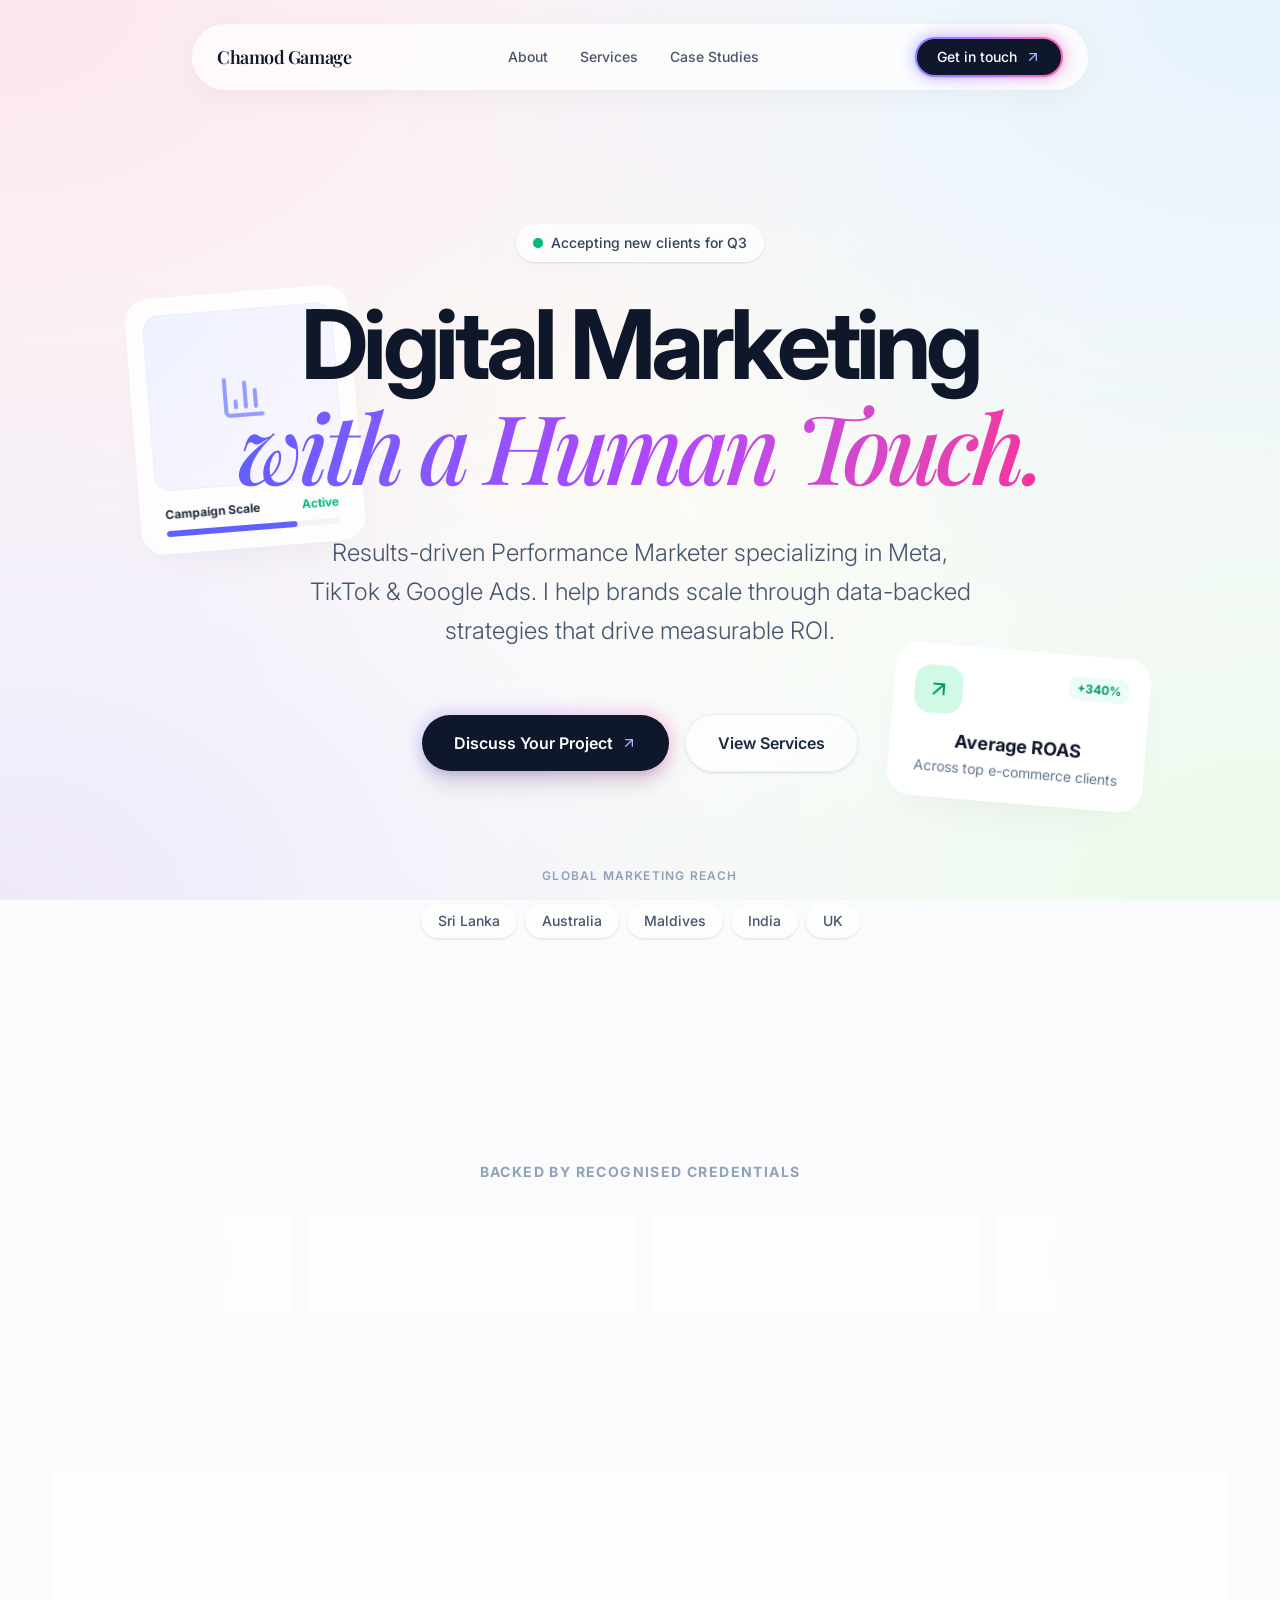
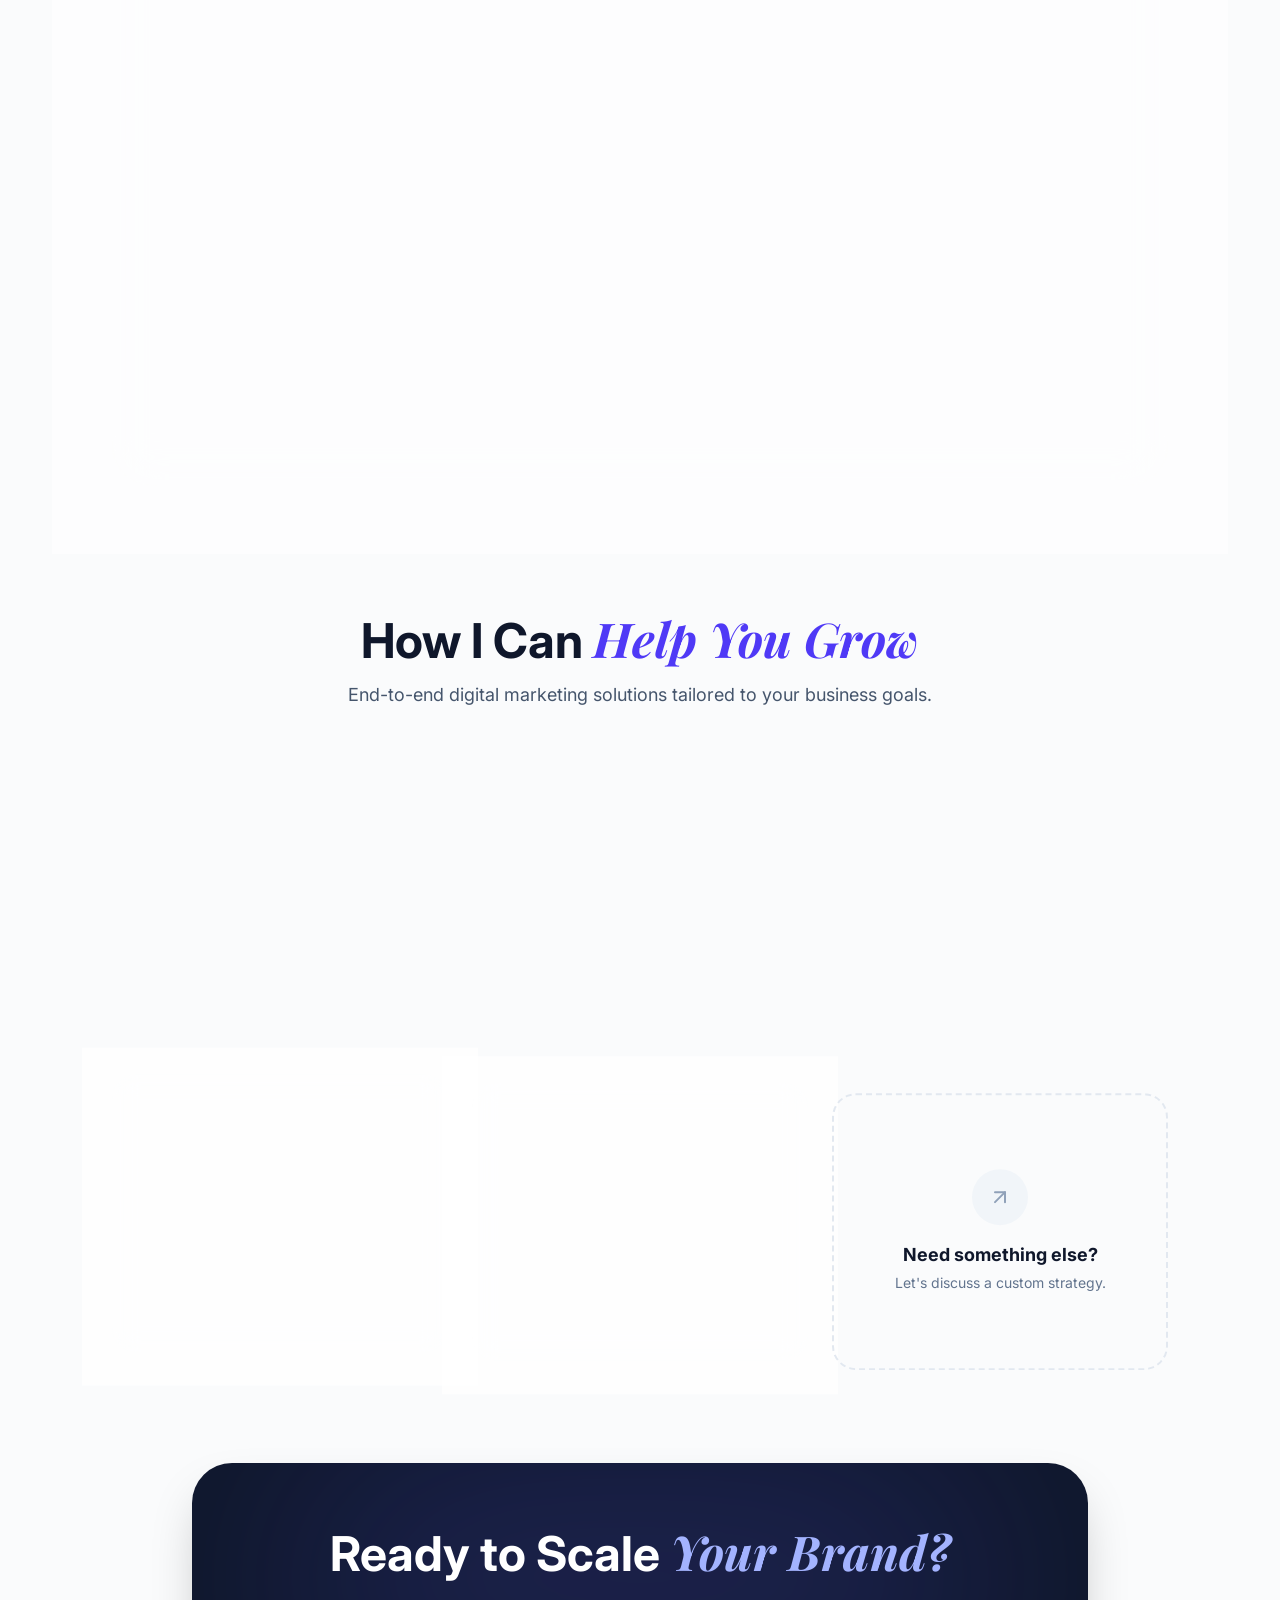
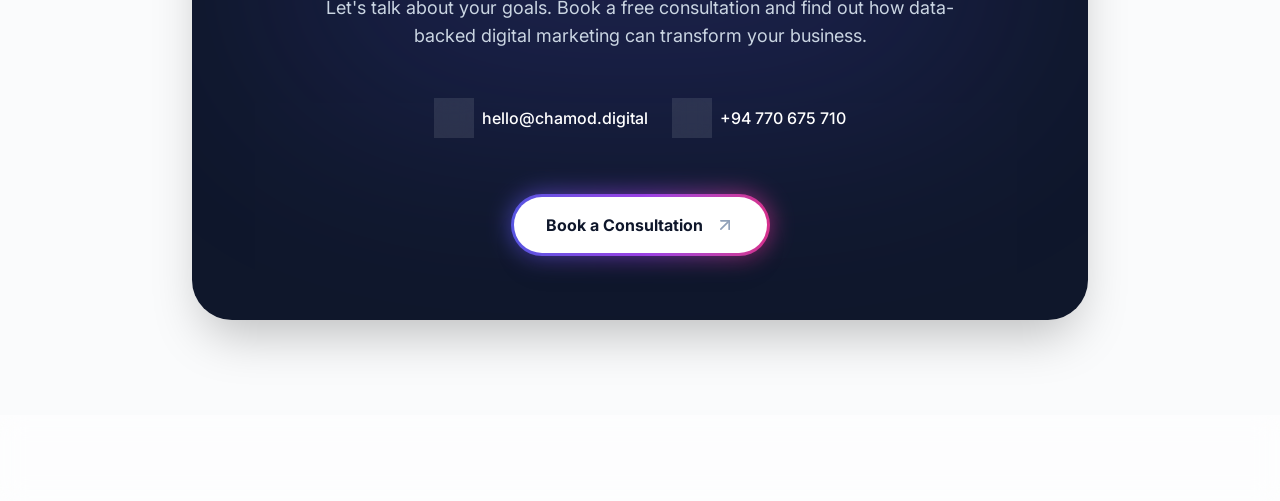
==== commit 93e0373e: "new" ====
--- a/index.html
+++ b/index.html
@@ -1,388 +1,18 @@
-<!DOCTYPE html>
+<!doctype html>
 <html lang="en">
-<head>
-  <meta charset="UTF-8" />
-  <meta name="viewport" content="width=device-width, initial-scale=1.0"/>
-  <title>Chamod Ravihara | Performance Marketer</title>
-  <link rel="preconnect" href="https://fonts.googleapis.com">
-  <link href="https://fonts.googleapis.com/css2?family=Bricolage+Grotesque:opsz,wght@12..96,300;12..96,400;12..96,600;12..96,700;12..96,800&family=Inter:wght@300;400;500&display=swap" rel="stylesheet">
-  <style>
-    *, *::before, *::after { box-sizing: border-box; margin: 0; padding: 0; }
+  <head>
+    <meta charset="UTF-8" />
+    <meta name="viewport" content="width=device-width, initial-scale=1.0" />
+    <link rel="preconnect" href="https://fonts.googleapis.com">
+    <link rel="preconnect" href="https://fonts.gstatic.com" crossorigin>
+    <link href="https://fonts.googleapis.com/css2?family=Inter:wght@400;500;600;700&family=Playfair+Display:ital,wght@0,400;0,600;1,400;1,600&display=swap" rel="stylesheet">
+    <title>Chamod Ravihara | Digital Marketing</title>
+    <script async src="https://tally.so/widgets/embed.js"></script>
+    <script type="module" crossorigin src="/assets/index-BWCwqQVJ.js"></script>
+    <link rel="stylesheet" crossorigin href="/assets/index-_bb0Dz9U.css">
+  </head>
+  <body>
+    <div id="root"></div>
+  </body>
+</html>
 
-    :root {
-      --bg-deep: #060b18;
-      --bg-section: #0d1525;
-      --bg-card: #0e1628;
-      --bg-card-hover: #131e35;
-      --blue: #2563eb;
-      --blue-light: #3b82f6;
-      --blue-glow: rgba(37,99,235,0.18);
-      --text: #e8edf8;
-      --text-muted: #7a8ba8;
-      --text-dim: #4a5a72;
-      --border: rgba(255,255,255,0.07);
-      --border-blue: rgba(37,99,235,0.35);
-      --white-bg: #ffffff;
-      --white-bg2: #f7f9fc;
-      --white-text: #0d1525;
-      --white-muted: #4a5a72;
-      --white-border: #e2e8f0;
-    }
-
-    html { scroll-behavior: smooth; }
-    body { font-family: 'Inter', sans-serif; background: var(--bg-deep); color: var(--text); overflow-x: hidden; line-height: 1.6; }
-
-    ::-webkit-scrollbar { width: 4px; }
-    ::-webkit-scrollbar-track { background: var(--bg-deep); }
-    ::-webkit-scrollbar-thumb { background: var(--blue); border-radius: 2px; }
-
-    /* NAV */
-    nav {
-      position: fixed; top: 0; left: 0; right: 0; z-index: 100;
-      display: flex; align-items: center; justify-content: space-between;
-      padding: 0 6%; height: 68px;
-      background: rgba(6,11,24,0.92);
-      backdrop-filter: blur(16px);
-      border-bottom: 1px solid var(--border);
-    }
-    .nav-logo { display: flex; align-items: center; gap: 10px; text-decoration: none; color: var(--text); }
-    .nav-logo img { height: 38px; width: 38px; object-fit: contain; }
-    .nav-logo span { font-family: 'Bricolage Grotesque', sans-serif; font-weight: 700; font-size: 1rem; letter-spacing: -0.02em; }
-    .nav-links { display: flex; align-items: center; gap: 28px; }
-    .nav-links a { font-size: 0.875rem; font-weight: 400; color: var(--text-muted); text-decoration: none; transition: color 0.2s; }
-    .nav-links a:hover { color: var(--text); }
-    .nav-cta { background: var(--blue) !important; color: #fff !important; padding: 8px 20px !important; border-radius: 100px; font-weight: 600 !important; font-size: 0.85rem !important; transition: background 0.2s, transform 0.15s !important; }
-    .nav-cta:hover { background: var(--blue-light) !important; transform: translateY(-1px); }
-    .nav-burger { display: none; flex-direction: column; gap: 5px; cursor: pointer; padding: 6px; background: none; border: none; }
-    .nav-burger span { display: block; width: 22px; height: 2px; background: var(--text); border-radius: 2px; }
-
-    /* HERO */
-    #hero {
-      min-height: 100vh; display: flex; flex-direction: column;
-      align-items: center; justify-content: center; text-align: center;
-      padding: 110px 6% 70px; background: var(--bg-deep);
-      position: relative; overflow: hidden;
-    }
-    #hero::before { content: ''; position: absolute; width: 800px; height: 800px; background: radial-gradient(circle, rgba(37,99,235,0.13) 0%, transparent 68%); top: -160px; left: 50%; transform: translateX(-50%); pointer-events: none; }
-    #hero::after  { content: ''; position: absolute; width: 420px; height: 420px; background: radial-gradient(circle, rgba(59,130,246,0.08) 0%, transparent 70%); bottom: 0; right: 8%; pointer-events: none; }
-
-    .hero-badge { display: inline-flex; align-items: center; gap: 8px; border: 1px solid var(--border-blue); background: rgba(37,99,235,0.08); padding: 6px 18px; border-radius: 100px; font-size: 0.82rem; color: var(--blue-light); margin-bottom: 28px; animation: fadeUp 0.7s ease both; }
-    .hero-badge .dot { width: 7px; height: 7px; background: #22d45e; border-radius: 50%; display: inline-block; animation: blink 2s ease infinite; }
-    @keyframes blink { 0%,100%{opacity:1} 50%{opacity:0.35} }
-
-    h1 { font-family: 'Bricolage Grotesque', sans-serif; font-size: clamp(2.6rem, 6vw, 5rem); font-weight: 800; line-height: 1.07; letter-spacing: -0.03em; margin-bottom: 22px; animation: fadeUp 0.7s 0.1s ease both; }
-    h1 .accent { color: var(--blue-light); }
-    .hero-sub { font-size: clamp(1rem, 2vw, 1.16rem); color: var(--text-muted); max-width: 580px; line-height: 1.78; margin-bottom: 40px; animation: fadeUp 0.7s 0.2s ease both; }
-    .hero-btns { display: flex; gap: 14px; flex-wrap: wrap; justify-content: center; animation: fadeUp 0.7s 0.3s ease both; }
-
-    .btn-primary { background: var(--blue); color: #fff; padding: 12px 28px; border-radius: 100px; font-size: 0.9rem; font-weight: 600; text-decoration: none; transition: background 0.2s, transform 0.15s, box-shadow 0.2s; display: inline-block; }
-    .btn-primary:hover { background: var(--blue-light); transform: translateY(-2px); box-shadow: 0 8px 28px rgba(37,99,235,0.38); }
-    .btn-outline { background: transparent; color: var(--text); border: 1px solid rgba(255,255,255,0.2); padding: 12px 28px; border-radius: 100px; font-size: 0.9rem; font-weight: 500; text-decoration: none; transition: border-color 0.2s, background 0.2s, transform 0.15s; display: inline-block; }
-    .btn-outline:hover { border-color: var(--blue); background: var(--blue-glow); transform: translateY(-2px); }
-    .btn-dark { background: var(--blue); color: #fff; padding: 12px 28px; border-radius: 100px; font-size: 0.9rem; font-weight: 600; text-decoration: none; transition: background 0.2s, transform 0.15s, box-shadow 0.2s; display: inline-block; }
-    .btn-dark:hover { background: #1d4ed8; transform: translateY(-2px); box-shadow: 0 8px 28px rgba(37,99,235,0.3); }
-
-    /* SECTION SHARED */
-    section { padding: 90px 6%; }
-    .section-label { display: inline-block; border: 1px solid var(--border-blue); color: var(--blue-light); font-size: 0.76rem; font-weight: 600; letter-spacing: 0.12em; text-transform: uppercase; padding: 5px 14px; border-radius: 100px; margin-bottom: 16px; }
-    .section-label-w { display: inline-block; border: 1px solid rgba(37,99,235,0.3); color: var(--blue); font-size: 0.76rem; font-weight: 600; letter-spacing: 0.12em; text-transform: uppercase; padding: 5px 14px; border-radius: 100px; margin-bottom: 16px; }
-    .section-title { font-family: 'Bricolage Grotesque', sans-serif; font-size: clamp(1.9rem, 4vw, 2.9rem); font-weight: 800; letter-spacing: -0.03em; line-height: 1.12; margin-bottom: 14px; color: #ffffff; }    .section-title .accent { color: var(--blue-light); }
-    .section-title-w { font-family: 'Bricolage Grotesque', sans-serif; font-size: clamp(1.9rem, 4vw, 2.9rem); font-weight: 800; letter-spacing: -0.03em; line-height: 1.12; margin-bottom: 14px; color: var(--white-text); }
-    .section-title-w .accent { color: var(--blue); }
-    .section-sub { color: var(--text-muted); font-size: 1rem; max-width: 560px; line-height: 1.75; }
-    .section-sub-w { color: var(--white-muted); font-size: 1rem; max-width: 560px; line-height: 1.75; }
-
-    /* ABOUT — white */
-    #about { background: var(--white-bg); }
-    .about-grid { display: grid; grid-template-columns: 1fr 1fr; gap: 64px; align-items: center; max-width: 1100px; margin: 0 auto; }
-    .about-text p { color: var(--white-muted); line-height: 1.85; font-size: 1.02rem; margin-bottom: 22px; }
-    .about-stats { display: grid; grid-template-columns: 1fr 1fr; gap: 18px; }
-    .stat-box { background: var(--white-bg2); border: 1px solid var(--white-border); border-radius: 16px; padding: 24px; transition: border-color 0.25s, transform 0.25s, box-shadow 0.25s; }
-    .stat-box:hover { border-color: rgba(37,99,235,0.3); transform: translateY(-3px); box-shadow: 0 8px 24px rgba(37,99,235,0.08); }
-    .stat-box .num { font-family: 'Bricolage Grotesque', sans-serif; font-size: 2rem; font-weight: 800; color: var(--blue); }
-    .stat-box .label { font-size: 0.82rem; color: var(--white-muted); margin-top: 4px; }
-
-    /* CASE STUDIES — dark */
-    #work { background: var(--bg-deep); }
-    .work-wrap { max-width: 1100px; margin: 0 auto; }
-    .work-header { margin-bottom: 48px; }
-    .work-grid { display: grid; grid-template-columns: repeat(auto-fill, minmax(320px, 1fr)); gap: 24px; }
-    .case-card { background: var(--bg-card); border: 1px solid var(--border); border-radius: 20px; padding: 32px 28px; transition: border-color 0.3s, transform 0.3s, box-shadow 0.3s; }
-    .case-card:hover { border-color: var(--border-blue); transform: translateY(-5px); box-shadow: 0 16px 48px rgba(37,99,235,0.12); }
-    .case-tag { display: inline-block; background: var(--blue-glow); border: 1px solid var(--border-blue); color: var(--blue-light); font-size: 0.72rem; font-weight: 600; letter-spacing: 0.08em; text-transform: uppercase; padding: 4px 12px; border-radius: 100px; margin-bottom: 16px; }
-    .case-client { font-family: 'Bricolage Grotesque', sans-serif; font-size: 1.22rem; font-weight: 700; letter-spacing: -0.02em; margin-bottom: 10px; }
-    .case-desc { color: var(--text-muted); font-size: 0.88rem; line-height: 1.7; margin-bottom: 22px; }
-    .case-metrics { display: flex; gap: 12px; flex-wrap: wrap; border-top: 1px solid var(--border); padding-top: 20px; }
-    .metric { background: rgba(37,99,235,0.07); border: 1px solid rgba(37,99,235,0.15); border-radius: 10px; padding: 10px 16px; flex: 1; min-width: 80px; }
-    .metric .val { font-family: 'Bricolage Grotesque', sans-serif; font-size: 1.28rem; font-weight: 800; color: var(--blue-light); }
-    .metric .key { font-size: 0.7rem; color: var(--text-dim); text-transform: uppercase; letter-spacing: 0.06em; margin-top: 2px; }
-
- /* SERVICES — dark (matches Case Studies theme) */
-    #services { background: var(--bg-deep); }
-    .services-wrap { max-width: 1100px; margin: 0 auto; }
-    .services-header { margin-bottom: 48px; }
-    .services-grid { display: grid; grid-template-columns: repeat(auto-fill, minmax(280px, 1fr)); gap: 20px; }
-    .service-card { background: var(--bg-card); border: 1px solid var(--border); border-radius: 18px; padding: 28px; transition: border-color 0.25s, transform 0.25s, box-shadow 0.25s; }
-    .service-card:hover { border-color: var(--border-blue); transform: translateY(-4px); box-shadow: 0 10px 32px rgba(37,99,235,0.12); }
-    .service-icon { width: 48px; height: 48px; background: var(--blue-glow); border: 1px solid var(--border-blue); border-radius: 14px; display: flex; align-items: center; justify-content: center; font-size: 1.4rem; margin-bottom: 18px; }
-    .service-name { font-family: 'Bricolage Grotesque', sans-serif; font-size: 1.05rem; font-weight: 700; letter-spacing: -0.02em; color: var(--text); margin-bottom: 10px; }
-    .service-desc { color: var(--text-muted); font-size: 0.88rem; line-height: 1.7; }
-
-    /* CERTIFICATIONS — dark scroll banner */
-    #certs { background: var(--bg-deep); padding: 80px 0; overflow: hidden; }
-    .certs-header { text-align: center; padding: 0 6%; margin-bottom: 52px; }
-
-    .cert-track-wrapper { position: relative; overflow: hidden; }
-    .cert-track-wrapper::before,
-    .cert-track-wrapper::after { content: ''; position: absolute; top: 0; bottom: 0; width: 140px; z-index: 2; }
-    .cert-track-wrapper::before { left: 0; background: linear-gradient(to right, var(--bg-deep), transparent); }
-    .cert-track-wrapper::after  { right: 0; background: linear-gradient(to left,  var(--bg-deep), transparent); }
-
-    .cert-track { display: flex; gap: 20px; width: max-content; padding: 4px 0; animation: scrollL 20s linear infinite; }
-    .cert-track:hover { animation-play-state: paused; }
-    @keyframes scrollL { 0% { transform: translateX(0); } 100% { transform: translateX(-50%); } }
-
-    .cert-pill { display: flex; align-items: center; gap: 14px; background: var(--bg-card); border: 1px solid var(--border); border-radius: 100px; padding: 14px 26px; white-space: nowrap; transition: border-color 0.25s; cursor: default; }
-    .cert-pill:hover { border-color: var(--border-blue); }
-    .cert-logo-emoji { width: 38px; height: 38px; border-radius: 50%; background: var(--blue-glow); border: 1px solid var(--border-blue); display: flex; align-items: center; justify-content: center; font-size: 1.1rem; flex-shrink: 0; }
-    .cert-issuer { font-size: 0.7rem; color: var(--blue-light); font-weight: 600; letter-spacing: 0.08em; text-transform: uppercase; }
-    .cert-name   { font-size: 0.88rem; font-weight: 600; color: var(--text); margin-top: 2px; }
-
-    /* CONTACT — white */
-    #contact { background: var(--white-bg); text-align: center; }
-    .contact-wrap { max-width: 680px; margin: 0 auto; }
-    .contact-cards { display: flex; flex-wrap: wrap; gap: 16px; justify-content: center; margin: 0 auto 38px; }
-    .contact-card { background: var(--white-bg2); border: 1px solid var(--white-border); border-radius: 16px; padding: 18px 22px; display: flex; align-items: center; gap: 12px; text-decoration: none; color: var(--white-text); font-size: 0.9rem; min-width: 200px; transition: border-color 0.25s, transform 0.2s, box-shadow 0.2s; }
-    .contact-card:hover { border-color: rgba(37,99,235,0.35); transform: translateY(-3px); box-shadow: 0 8px 24px rgba(37,99,235,0.1); }
-    .contact-card .cicon { width: 38px; height: 38px; background: rgba(37,99,235,0.08); border: 1px solid rgba(37,99,235,0.2); border-radius: 10px; display: flex; align-items: center; justify-content: center; font-size: 1rem; flex-shrink: 0; }
-    .contact-card .clabel { font-size: 0.7rem; color: var(--white-muted); margin-bottom: 2px; }
-    .contact-card .cval { font-weight: 600; }
-
-    /* FOOTER */
-    footer { background: var(--bg-deep); border-top: 1px solid var(--border); text-align: center; padding: 28px 6%; color: var(--text-dim); font-size: 0.82rem; }
-    footer a { color: var(--blue-light); text-decoration: none; }
-
-    /* DIVIDERS */
-    .div-dark  { height: 1px; background: linear-gradient(90deg, transparent, var(--border-blue), transparent); max-width: 1100px; margin: 0 auto; }
-    .div-light { height: 1px; background: linear-gradient(90deg, transparent, rgba(37,99,235,0.15), transparent); max-width: 1100px; margin: 0 auto; }
-
-    /* ANIMATIONS */
-    @keyframes fadeUp { from { opacity: 0; transform: translateY(22px); } to { opacity: 1; transform: translateY(0); } }
-    .fade-up { opacity: 0; transform: translateY(28px); transition: opacity 0.65s ease, transform 0.65s ease; }
-    .fade-up.visible { opacity: 1; transform: translateY(0); }
-
-    /* MOBILE */
-    @media (max-width: 768px) {
-      .nav-links { display: none; }
-      .nav-burger { display: flex; }
-      .nav-links.open { display: flex; flex-direction: column; position: fixed; top: 68px; left: 0; right: 0; background: rgba(6,11,24,0.97); padding: 24px 6%; gap: 20px; border-bottom: 1px solid var(--border); z-index: 99; }
-      .about-grid { grid-template-columns: 1fr; gap: 40px; }
-      .work-grid  { grid-template-columns: 1fr; }
-      .services-grid { grid-template-columns: 1fr; }
-    }
-  </style>
-</head>
-<body>
-
-<!-- NAV -->
-<nav>
-  <a class="nav-logo" href="#hero">
-    <img src="logo.png" alt="Chamod Ravihara" onerror="this.style.display='none'">
-    <span>Chamod Ravihara</span>
-  </a>
-  <div class="nav-links" id="navLinks">
-    <a href="#hero">Home</a>
-    <a href="#about">About Me</a>
-    <a href="#services">Services</a>
-    <a href="casestudeis.html">Case Studies</a>
-    <a href="mailto:hello@chamod.digital" class="nav-cta">Book a Call</a>
-  </div>
-  <button class="nav-burger" id="burger" onclick="document.getElementById('navLinks').classList.toggle('open')" aria-label="Menu">
-    <span></span><span></span><span></span>
-  </button>
-</nav>
-
-<!-- HERO (dark) -->
-<section id="hero">
-  <div class="hero-badge"><span class="dot"></span>Available for new projects</div>
-  <h1>Digital Marketing<br>with a <span class="accent">Human Touch</span></h1>
-  <p class="hero-sub">
-    Results-driven Performance Marketer specialising in Meta, TikTok &amp; Google Ads.
-    I help brands scale through data-backed strategies that drive measurable ROI.
-  </p>
-  <div class="hero-btns">
-    <a href="mailto:hello@chamod.digital" class="btn-primary">Book a Consultation</a>
-    <a href="#work" class="btn-outline">View Case Studies</a>
-  </div>
-</section>
-
-<!-- ABOUT (white) -->
-<section id="about">
-  <div class="about-grid">
-    <div class="about-text fade-up">
-      <div class="section-label-w">About Me</div>
-      <h2 class="section-title-w">Performance<br><span class="accent">Meets Purpose</span></h2>
-      <p>
-        I'm Chamod Ravihara — a results-driven Digital Marketer specialising in performance
-        advertising and social media growth. With a focus on ROI, I help brands scale through
-        data-backed strategies across Meta, TikTok and Google Ads.
-      </p>
-      <p>
-        From pixel-perfect tracking setups to full-funnel campaign architecture, I'm passionate
-        about driving measurable impact through innovative digital solutions that connect brands
-        with real people.
-      </p>
-      <a href="mailto:hello@chamod.digital" class="btn-dark">Let's Work Together</a>
-    </div>
-    <div class="about-stats fade-up">
-      <div class="stat-box">
-        <div class="num">35+</div>
-        <div class="label">Brands Scaled</div>
-      </div>
-      <div class="stat-box">
-        <div class="num">4+</div>
-        <div class="label">Years Experience</div>
-      </div>
-      <div class="stat-box">
-        <div class="num">4</div>
-        <div class="label">Countries</div>
-      </div>
-      <div class="stat-box">
-        <div class="num">🇱🇰 🇦🇺 🇲🇻 🇮🇳</div>
-        <div class="label">Sri Lanka · Australia · Maldives · India</div>
-      </div>
-    </div>
-  </div>
-</section>
-
-<div class="div-light"></div>
-
-
-<div class="div-dark"></div>
-
-<!-- SERVICES (white) -->
-<section id="services">
-  <div class="services-wrap">
-    <div class="services-header fade-up">
-      <div class="section-label-w">Services</div>
-      <h2 class="section-title-w">How I Can <span class="accent">Help You Grow</span></h2>
-      <p class="section-sub-w">End-to-end digital marketing solutions tailored to your business goals.</p>
-    </div>
-    <div class="services-grid">
-<div class="service-card fade-up">
-  <div class="service-icon"><img src="social_media_management.svg" alt="Social Media" style="width:36px;height:36px;object-fit:contain;"></div>
-  <div class="service-name">Social Media Management</div>
-  <div class="service-desc">Full-service social media management including content planning, scheduling, community engagement, and performance reporting.</div>
-</div>
-<div class="service-card fade-up">
-  <div class="service-icon"><img src="meta_advertisment.svg" alt="Meta" style="width:36px;height:36px;object-fit:contain;"></div>
-  <div class="service-name">Meta Advertising — Advanced</div>
-  <div class="service-desc">Complete Meta Ads setup including page claiming, portfolio configuration, Pixel &amp; Conversions API integration for accurate tracking and scaling.</div>
-</div>
-<div class="service-card fade-up">
-  <div class="service-icon"><img src="tiktok_advertisment.svg" alt="TikTok" style="width:36px;height:36px;object-fit:contain;"></div>
-  <div class="service-name">TikTok Advertising</div>
-  <div class="service-desc">Performance-driven TikTok ad campaigns crafted for engagement and conversions — from creative strategy to campaign management.</div>
-</div>
-      <div class="service-card fade-up">
-        <div class="service-icon">🌐</div>
-        <div class="service-name">Website Development</div>
-        <div class="service-desc">Budget-friendly, conversion-optimised websites that load fast, look great, and support your marketing campaigns.</div>
-      </div>
-<div class="service-card fade-up">
-  <div class="service-icon"><img src="google_advertisment.svg" alt="Google" style="width:36px;height:36px;object-fit:contain;"></div>
-  <div class="service-name">Google Advertising</div>
-  <div class="service-desc">Google Search, Display &amp; Shopping campaigns with strategic keyword targeting, bid management, and ongoing optimisation.</div>
-</div>
-    </div>
-  </div>
-</section>
-
-<!-- CERTIFICATIONS — dark auto-scroll banner -->
-<section id="certs">
-  <div class="certs-header fade-up">
-    <div class="section-label">Certifications</div>
-    <h2 class="section-title">Backed by <span class="accent">Recognised Credentials</span></h2>
-  </div>
-  <div class="cert-track-wrapper">
-    <div class="cert-track">
-      <!-- Set 1 -->
-      <div class="cert-pill">
-        <div class="cert-logo-emoji">🏅</div>
-        <div><div class="cert-issuer">HubSpot</div><div class="cert-name">Social Media Marketing</div></div>
-      </div>
-      <div class="cert-pill">
-        <div class="cert-logo-emoji">🎓</div>
-        <div><div class="cert-issuer">Google</div><div class="cert-name">Google Ads — Measurement</div></div>
-      </div>
-      <div class="cert-pill">
-        <div class="cert-logo-emoji">⚡</div>
-        <div><div class="cert-issuer">Google</div><div class="cert-name">AI-Powered Performance Ads</div></div>
-      </div>
-      <div class="cert-pill">
-        <div class="cert-logo-emoji">📜</div>
-        <div><div class="cert-issuer">Emind Academy</div><div class="cert-name">Practical Digital Marketing</div></div>
-      </div>
-      <!-- Set 2 (duplicate for seamless loop) -->
-      <div class="cert-pill">
-        <div class="cert-logo-emoji">🏅</div>
-        <div><div class="cert-issuer">HubSpot</div><div class="cert-name">Social Media Marketing</div></div>
-      </div>
-      <div class="cert-pill">
-        <div class="cert-logo-emoji">🎓</div>
-        <div><div class="cert-issuer">Google</div><div class="cert-name">Google Ads — Measurement</div></div>
-      </div>
-      <div class="cert-pill">
-        <div class="cert-logo-emoji">⚡</div>
-        <div><div class="cert-issuer">Google</div><div class="cert-name">AI-Powered Performance Ads</div></div>
-      </div>
-      <div class="cert-pill">
-        <div class="cert-logo-emoji">📜</div>
-        <div><div class="cert-issuer">Emind Academy</div><div class="cert-name">Practical Digital Marketing</div></div>
-      </div>
-    </div>
-  </div>
-</section>
-
-<!-- CONTACT (white) -->
-<section id="contact">
-  <div class="contact-wrap">
-    <div class="section-label-w fade-up">Get In Touch</div>
-    <h2 class="section-title-w fade-up">Ready to <span class="accent">Scale Your Brand?</span></h2>
-    <p class="section-sub-w fade-up" style="margin:16px auto 38px;">
-      Let's talk about your goals. Book a free consultation and find out how data-backed digital marketing can transform your business.
-    </p>
-    <div class="contact-cards fade-up">
-      <a href="mailto:hello@chamod.digital" class="contact-card">
-        <div class="cicon">✉️</div>
-        <div><div class="clabel">Email</div><div class="cval">hello@chamod.digital</div></div>
-      </a>
-      <a href="tel:+94770675710" class="contact-card">
-        <div class="cicon">📞</div>
-        <div><div class="clabel">Phone</div><div class="cval">+94 770 675 710</div></div>
-      </a>
-      <a href="https://linkedin.com/in/chamod-ravihara/" target="_blank" class="contact-card">
-        <div class="cicon">💼</div>
-        <div><div class="clabel">LinkedIn</div><div class="cval">chamod-ravihara</div></div>
-      </a>
-    </div>
-    <a href="mailto:hello@chamod.digital" class="btn-dark fade-up">📅 Book a Consultation</a>
-  </div>
-</section>
-
-<!-- FOOTER -->
-<footer>
-  <p>© 2025 Chamod Ravihara &nbsp;·&nbsp; Digital Marketing with a Human Touch &nbsp;·&nbsp;
-    <a href="mailto:hello@chamod.digital">hello@chamod.digital</a>
-  </p>
-</footer>
-
-<script>
-  // Scroll fade-in
-  const obs = new IntersectionObserver(entries => {
-    entries.forEach(e => { if (e.isIntersecting) e.target.classList.add('visible'); });
-  }, { threshold: 0.1 });
-  document.querySelectorAll('.fade-up').forEach(el => obs.observe(el));
-</script>
-</body>
-</html>
--- a/assets/index-_bb0Dz9U.css
+++ b/assets/index-_bb0Dz9U.css
@@ -0,0 +1 @@
+/*! tailwindcss v4.2.4 | MIT License | https://tailwindcss.com */@layer properties{@supports (((-webkit-hyphens:none)) and (not (margin-trim:inline))) or ((-moz-orient:inline) and (not (color:rgb(from red r g b)))){*,:before,:after,::backdrop{--tw-translate-x:0;--tw-translate-y:0;--tw-translate-z:0;--tw-rotate-x:initial;--tw-rotate-y:initial;--tw-rotate-z:initial;--tw-skew-x:initial;--tw-skew-y:initial;--tw-space-y-reverse:0;--tw-border-style:solid;--tw-gradient-position:initial;--tw-gradient-from:#0000;--tw-gradient-via:#0000;--tw-gradient-to:#0000;--tw-gradient-stops:initial;--tw-gradient-via-stops:initial;--tw-gradient-from-position:0%;--tw-gradient-via-position:50%;--tw-gradient-to-position:100%;--tw-leading:initial;--tw-font-weight:initial;--tw-tracking:initial;--tw-shadow:0 0 #0000;--tw-shadow-color:initial;--tw-shadow-alpha:100%;--tw-inset-shadow:0 0 #0000;--tw-inset-shadow-color:initial;--tw-inset-shadow-alpha:100%;--tw-ring-color:initial;--tw-ring-shadow:0 0 #0000;--tw-inset-ring-color:initial;--tw-inset-ring-shadow:0 0 #0000;--tw-ring-inset:initial;--tw-ring-offset-width:0px;--tw-ring-offset-color:#fff;--tw-ring-offset-shadow:0 0 #0000;--tw-blur:initial;--tw-brightness:initial;--tw-contrast:initial;--tw-grayscale:initial;--tw-hue-rotate:initial;--tw-invert:initial;--tw-opacity:initial;--tw-saturate:initial;--tw-sepia:initial;--tw-drop-shadow:initial;--tw-drop-shadow-color:initial;--tw-drop-shadow-alpha:100%;--tw-drop-shadow-size:initial;--tw-backdrop-blur:initial;--tw-backdrop-brightness:initial;--tw-backdrop-contrast:initial;--tw-backdrop-grayscale:initial;--tw-backdrop-hue-rotate:initial;--tw-backdrop-invert:initial;--tw-backdrop-opacity:initial;--tw-backdrop-saturate:initial;--tw-backdrop-sepia:initial;--tw-duration:initial;--tw-scale-x:1;--tw-scale-y:1;--tw-scale-z:1}}}@layer theme{:root,:host{--font-sans:"Inter", ui-sans-serif, system-ui, sans-serif;--font-serif:"Playfair Display", ui-serif, Georgia, Cambria, "Times New Roman", Times, serif;--font-mono:ui-monospace, SFMono-Regular, Menlo, Monaco, Consolas, "Liberation Mono", "Courier New", monospace;--color-orange-50:oklch(98% .016 73.684);--color-orange-500:oklch(70.5% .213 47.604);--color-emerald-50:oklch(97.9% .021 166.113);--color-emerald-100:oklch(95% .052 163.051);--color-emerald-400:oklch(76.5% .177 163.223);--color-emerald-500:oklch(69.6% .17 162.48);--color-emerald-600:oklch(59.6% .145 163.225);--color-blue-50:oklch(97% .014 254.604);--color-blue-500:oklch(62.3% .214 259.815);--color-indigo-50:oklch(96.2% .018 272.314);--color-indigo-100:oklch(93% .034 272.788);--color-indigo-300:oklch(78.5% .115 274.713);--color-indigo-400:oklch(67.3% .182 276.935);--color-indigo-500:oklch(58.5% .233 277.117);--color-indigo-600:oklch(51.1% .262 276.966);--color-indigo-900:oklch(35.9% .144 278.697);--color-purple-50:oklch(97.7% .014 308.299);--color-purple-500:oklch(62.7% .265 303.9);--color-pink-50:oklch(97.1% .014 343.198);--color-pink-500:oklch(65.6% .241 354.308);--color-slate-100:oklch(96.8% .007 247.896);--color-slate-200:oklch(92.9% .013 255.508);--color-slate-300:oklch(86.9% .022 252.894);--color-slate-400:oklch(70.4% .04 256.788);--color-slate-500:oklch(55.4% .046 257.417);--color-slate-600:oklch(44.6% .043 257.281);--color-slate-700:oklch(37.2% .044 257.287);--color-slate-800:oklch(27.9% .041 260.031);--color-slate-900:oklch(20.8% .042 265.755);--color-white:#fff;--spacing:.25rem;--container-2xl:42rem;--container-4xl:56rem;--container-6xl:72rem;--text-xs:.75rem;--text-xs--line-height:calc(1 / .75);--text-sm:.875rem;--text-sm--line-height:calc(1.25 / .875);--text-lg:1.125rem;--text-lg--line-height:calc(1.75 / 1.125);--text-xl:1.25rem;--text-xl--line-height:calc(1.75 / 1.25);--text-2xl:1.5rem;--text-2xl--line-height:calc(2 / 1.5);--text-3xl:1.875rem;--text-3xl--line-height: 1.2 ;--text-4xl:2.25rem;--text-4xl--line-height:calc(2.5 / 2.25);--text-5xl:3rem;--text-5xl--line-height:1;--text-6xl:3.75rem;--text-6xl--line-height:1;--text-7xl:4.5rem;--text-7xl--line-height:1;--text-8xl:6rem;--text-8xl--line-height:1;--font-weight-light:300;--font-weight-medium:500;--font-weight-semibold:600;--font-weight-bold:700;--tracking-tighter:-.05em;--tracking-tight:-.025em;--tracking-normal:0em;--tracking-wider:.05em;--tracking-widest:.1em;--leading-tight:1.25;--leading-snug:1.375;--leading-relaxed:1.625;--radius-lg:.5rem;--radius-2xl:1rem;--radius-3xl:1.5rem;--animate-ping:ping 1s cubic-bezier(0, 0, .2, 1) infinite;--blur-sm:8px;--blur-md:12px;--blur-xl:24px;--default-transition-duration:.15s;--default-transition-timing-function:cubic-bezier(.4, 0, .2, 1);--default-font-family:var(--font-sans);--default-mono-font-family:var(--font-mono)}}@layer base{*,:after,:before,::backdrop{box-sizing:border-box;border:0 solid;margin:0;padding:0}::file-selector-button{box-sizing:border-box;border:0 solid;margin:0;padding:0}html,:host{-webkit-text-size-adjust:100%;-moz-tab-size:4;tab-size:4;line-height:1.5;font-family:var(--default-font-family,ui-sans-serif, system-ui, sans-serif, "Apple Color Emoji", "Segoe UI Emoji", "Segoe UI Symbol", "Noto Color Emoji");font-feature-settings:var(--default-font-feature-settings,normal);font-variation-settings:var(--default-font-variation-settings,normal);-webkit-tap-highlight-color:transparent}hr{height:0;color:inherit;border-top-width:1px}abbr:where([title]){-webkit-text-decoration:underline dotted;text-decoration:underline dotted}h1,h2,h3,h4,h5,h6{font-size:inherit;font-weight:inherit}a{color:inherit;-webkit-text-decoration:inherit;text-decoration:inherit}b,strong{font-weight:bolder}code,kbd,samp,pre{font-family:var(--default-mono-font-family,ui-monospace, SFMono-Regular, Menlo, Monaco, Consolas, "Liberation Mono", "Courier New", monospace);font-feature-settings:var(--default-mono-font-feature-settings,normal);font-variation-settings:var(--default-mono-font-variation-settings,normal);font-size:1em}small{font-size:80%}sub,sup{vertical-align:baseline;font-size:75%;line-height:0;position:relative}sub{bottom:-.25em}sup{top:-.5em}table{text-indent:0;border-color:inherit;border-collapse:collapse}:-moz-focusring{outline:auto}progress{vertical-align:baseline}summary{display:list-item}ol,ul,menu{list-style:none}img,svg,video,canvas,audio,iframe,embed,object{vertical-align:middle;display:block}img,video{max-width:100%;height:auto}button,input,select,optgroup,textarea{font:inherit;font-feature-settings:inherit;font-variation-settings:inherit;letter-spacing:inherit;color:inherit;opacity:1;background-color:#0000;border-radius:0}::file-selector-button{font:inherit;font-feature-settings:inherit;font-variation-settings:inherit;letter-spacing:inherit;color:inherit;opacity:1;background-color:#0000;border-radius:0}:where(select:is([multiple],[size])) optgroup{font-weight:bolder}:where(select:is([multiple],[size])) optgroup option{padding-inline-start:20px}::file-selector-button{margin-inline-end:4px}::placeholder{opacity:1}@supports (not ((-webkit-appearance:-apple-pay-button))) or (contain-intrinsic-size:1px){::placeholder{color:currentColor}@supports (color:color-mix(in lab,red,red)){::placeholder{color:color-mix(in oklab,currentcolor 50%,transparent)}}}textarea{resize:vertical}::-webkit-search-decoration{-webkit-appearance:none}::-webkit-date-and-time-value{min-height:1lh;text-align:inherit}::-webkit-datetime-edit{display:inline-flex}::-webkit-datetime-edit-fields-wrapper{padding:0}::-webkit-datetime-edit{padding-block:0}::-webkit-datetime-edit-year-field{padding-block:0}::-webkit-datetime-edit-month-field{padding-block:0}::-webkit-datetime-edit-day-field{padding-block:0}::-webkit-datetime-edit-hour-field{padding-block:0}::-webkit-datetime-edit-minute-field{padding-block:0}::-webkit-datetime-edit-second-field{padding-block:0}::-webkit-datetime-edit-millisecond-field{padding-block:0}::-webkit-datetime-edit-meridiem-field{padding-block:0}::-webkit-calendar-picker-indicator{line-height:1}:-moz-ui-invalid{box-shadow:none}button,input:where([type=button],[type=reset],[type=submit]){-webkit-appearance:button;-moz-appearance:button;appearance:button}::file-selector-button{-webkit-appearance:button;-moz-appearance:button;appearance:button}::-webkit-inner-spin-button{height:auto}::-webkit-outer-spin-button{height:auto}[hidden]:where(:not([hidden=until-found])){display:none!important}}@layer components;@layer utilities{.pointer-events-none{pointer-events:none}.absolute{position:absolute}.fixed{position:fixed}.relative{position:relative}.-inset-1{inset:calc(var(--spacing) * -1)}.inset-0{inset:calc(var(--spacing) * 0)}.start{inset-inline-start:var(--spacing)}.end{inset-inline-end:var(--spacing)}.top-0{top:calc(var(--spacing) * 0)}.top-1\/2{top:50%}.top-6{top:calc(var(--spacing) * 6)}.top-\[20\%\]{top:20%}.right-0{right:calc(var(--spacing) * 0)}.right-\[2\%\]{right:2%}.bottom-\[25\%\]{bottom:25%}.left-0{left:calc(var(--spacing) * 0)}.left-1\/2{left:50%}.left-\[2\%\]{left:2%}.-z-10{z-index:-10}.z-0{z-index:0}.z-10{z-index:10}.z-50{z-index:50}.mx-auto{margin-inline:auto}.-mt-\[250px\]{margin-top:-250px}.mt-1{margin-top:calc(var(--spacing) * 1)}.mb-1{margin-bottom:calc(var(--spacing) * 1)}.mb-2{margin-bottom:calc(var(--spacing) * 2)}.mb-3{margin-bottom:calc(var(--spacing) * 3)}.mb-4{margin-bottom:calc(var(--spacing) * 4)}.mb-6{margin-bottom:calc(var(--spacing) * 6)}.mb-8{margin-bottom:calc(var(--spacing) * 8)}.-ml-\[250px\]{margin-left:-250px}.block{display:block}.flex{display:flex}.grid{display:grid}.hidden{display:none}.inline-block{display:inline-block}.inline-flex{display:inline-flex}.h-1\.5{height:calc(var(--spacing) * 1.5)}.h-2\.5{height:calc(var(--spacing) * 2.5)}.h-4{height:calc(var(--spacing) * 4)}.h-5{height:calc(var(--spacing) * 5)}.h-6{height:calc(var(--spacing) * 6)}.h-8{height:calc(var(--spacing) * 8)}.h-10{height:calc(var(--spacing) * 10)}.h-12{height:calc(var(--spacing) * 12)}.h-14{height:calc(var(--spacing) * 14)}.h-48{height:calc(var(--spacing) * 48)}.h-64{height:calc(var(--spacing) * 64)}.h-\[50\%\]{height:50%}.h-\[500px\]{height:500px}.h-\[600px\]{height:600px}.h-full{height:100%}.min-h-\[90vh\]{min-height:90vh}.min-h-screen{min-height:100vh}.w-2\.5{width:calc(var(--spacing) * 2.5)}.w-3\/4{width:75%}.w-4{width:calc(var(--spacing) * 4)}.w-5{width:calc(var(--spacing) * 5)}.w-6{width:calc(var(--spacing) * 6)}.w-8{width:calc(var(--spacing) * 8)}.w-10{width:calc(var(--spacing) * 10)}.w-12{width:calc(var(--spacing) * 12)}.w-14{width:calc(var(--spacing) * 14)}.w-20{width:calc(var(--spacing) * 20)}.w-48{width:calc(var(--spacing) * 48)}.w-56{width:calc(var(--spacing) * 56)}.w-64{width:calc(var(--spacing) * 64)}.w-\[80\%\]{width:80%}.w-\[320px\]{width:320px}.w-\[500px\]{width:500px}.w-\[600px\]{width:600px}.w-full{width:100%}.w-max{width:max-content}.max-w-2xl{max-width:var(--container-2xl)}.max-w-4xl{max-width:var(--container-4xl)}.max-w-6xl{max-width:var(--container-6xl)}.flex-1{flex:1}.shrink-0{flex-shrink:0}.-translate-x-1\/2{--tw-translate-x: -50% ;translate:var(--tw-translate-x) var(--tw-translate-y)}.-translate-y-1\/2{--tw-translate-y: -50% ;translate:var(--tw-translate-x) var(--tw-translate-y)}.transform{transform:var(--tw-rotate-x,) var(--tw-rotate-y,) var(--tw-rotate-z,) var(--tw-skew-x,) var(--tw-skew-y,)}.animate-ping{animation:var(--animate-ping)}.scroll-m-32{scroll-margin:calc(var(--spacing) * 32)}.grid-cols-1{grid-template-columns:repeat(1,minmax(0,1fr))}.grid-cols-2{grid-template-columns:repeat(2,minmax(0,1fr))}.flex-col{flex-direction:column}.flex-wrap{flex-wrap:wrap}.items-center{align-items:center}.items-start{align-items:flex-start}.justify-between{justify-content:space-between}.justify-center{justify-content:center}.gap-0\.5{gap:calc(var(--spacing) * .5)}.gap-2{gap:calc(var(--spacing) * 2)}.gap-3{gap:calc(var(--spacing) * 3)}.gap-4{gap:calc(var(--spacing) * 4)}.gap-5{gap:calc(var(--spacing) * 5)}.gap-6{gap:calc(var(--spacing) * 6)}.gap-8{gap:calc(var(--spacing) * 8)}.gap-12{gap:calc(var(--spacing) * 12)}:where(.space-y-2>:not(:last-child)){--tw-space-y-reverse:0;margin-block-start:calc(calc(var(--spacing) * 2) * var(--tw-space-y-reverse));margin-block-end:calc(calc(var(--spacing) * 2) * calc(1 - var(--tw-space-y-reverse)))}:where(.space-y-4>:not(:last-child)){--tw-space-y-reverse:0;margin-block-start:calc(calc(var(--spacing) * 4) * var(--tw-space-y-reverse));margin-block-end:calc(calc(var(--spacing) * 4) * calc(1 - var(--tw-space-y-reverse)))}:where(.space-y-6>:not(:last-child)){--tw-space-y-reverse:0;margin-block-start:calc(calc(var(--spacing) * 6) * var(--tw-space-y-reverse));margin-block-end:calc(calc(var(--spacing) * 6) * calc(1 - var(--tw-space-y-reverse)))}:where(.space-y-8>:not(:last-child)){--tw-space-y-reverse:0;margin-block-start:calc(calc(var(--spacing) * 8) * var(--tw-space-y-reverse));margin-block-end:calc(calc(var(--spacing) * 8) * calc(1 - var(--tw-space-y-reverse)))}:where(.space-y-12>:not(:last-child)){--tw-space-y-reverse:0;margin-block-start:calc(calc(var(--spacing) * 12) * var(--tw-space-y-reverse));margin-block-end:calc(calc(var(--spacing) * 12) * calc(1 - var(--tw-space-y-reverse)))}:where(.space-y-32>:not(:last-child)){--tw-space-y-reverse:0;margin-block-start:calc(calc(var(--spacing) * 32) * var(--tw-space-y-reverse));margin-block-end:calc(calc(var(--spacing) * 32) * calc(1 - var(--tw-space-y-reverse)))}.overflow-hidden{overflow:hidden}.rounded-2xl{border-radius:var(--radius-2xl)}.rounded-3xl{border-radius:var(--radius-3xl)}.rounded-\[2\.5rem\]{border-radius:2.5rem}.rounded-full{border-radius:3.40282e38px}.rounded-lg{border-radius:var(--radius-lg)}.border{border-style:var(--tw-border-style);border-width:1px}.border-2{border-style:var(--tw-border-style);border-width:2px}.border-4{border-style:var(--tw-border-style);border-width:4px}.border-t{border-top-style:var(--tw-border-style);border-top-width:1px}.border-dashed{--tw-border-style:dashed;border-style:dashed}.border-indigo-100{border-color:var(--color-indigo-100)}.border-indigo-100\/50{border-color:#e0e7ff80}@supports (color:color-mix(in lab,red,red)){.border-indigo-100\/50{border-color:color-mix(in oklab,var(--color-indigo-100) 50%,transparent)}}.border-slate-100{border-color:var(--color-slate-100)}.border-slate-200{border-color:var(--color-slate-200)}.border-slate-200\/50{border-color:#e2e8f080}@supports (color:color-mix(in lab,red,red)){.border-slate-200\/50{border-color:color-mix(in oklab,var(--color-slate-200) 50%,transparent)}}.border-white{border-color:var(--color-white)}.border-white\/40{border-color:#fff6}@supports (color:color-mix(in lab,red,red)){.border-white\/40{border-color:color-mix(in oklab,var(--color-white) 40%,transparent)}}.border-white\/60{border-color:#fff9}@supports (color:color-mix(in lab,red,red)){.border-white\/60{border-color:color-mix(in oklab,var(--color-white) 60%,transparent)}}.bg-blue-50{background-color:var(--color-blue-50)}.bg-emerald-50{background-color:var(--color-emerald-50)}.bg-emerald-100{background-color:var(--color-emerald-100)}.bg-emerald-400{background-color:var(--color-emerald-400)}.bg-emerald-500{background-color:var(--color-emerald-500)}.bg-indigo-50{background-color:var(--color-indigo-50)}.bg-indigo-500{background-color:var(--color-indigo-500)}.bg-orange-50{background-color:var(--color-orange-50)}.bg-pink-50{background-color:var(--color-pink-50)}.bg-slate-100{background-color:var(--color-slate-100)}.bg-slate-900{background-color:var(--color-slate-900)}.bg-white{background-color:var(--color-white)}.bg-white\/10{background-color:#ffffff1a}@supports (color:color-mix(in lab,red,red)){.bg-white\/10{background-color:color-mix(in oklab,var(--color-white) 10%,transparent)}}.bg-white\/40{background-color:#fff6}@supports (color:color-mix(in lab,red,red)){.bg-white\/40{background-color:color-mix(in oklab,var(--color-white) 40%,transparent)}}.bg-white\/50{background-color:#ffffff80}@supports (color:color-mix(in lab,red,red)){.bg-white\/50{background-color:color-mix(in oklab,var(--color-white) 50%,transparent)}}.bg-white\/60{background-color:#fff9}@supports (color:color-mix(in lab,red,red)){.bg-white\/60{background-color:color-mix(in oklab,var(--color-white) 60%,transparent)}}.bg-white\/70{background-color:#ffffffb3}@supports (color:color-mix(in lab,red,red)){.bg-white\/70{background-color:color-mix(in oklab,var(--color-white) 70%,transparent)}}.bg-white\/80{background-color:#fffc}@supports (color:color-mix(in lab,red,red)){.bg-white\/80{background-color:color-mix(in oklab,var(--color-white) 80%,transparent)}}.bg-white\/90{background-color:#ffffffe6}@supports (color:color-mix(in lab,red,red)){.bg-white\/90{background-color:color-mix(in oklab,var(--color-white) 90%,transparent)}}.bg-gradient-to-br{--tw-gradient-position:to bottom right in oklab;background-image:linear-gradient(var(--tw-gradient-stops))}.bg-gradient-to-l{--tw-gradient-position:to left in oklab;background-image:linear-gradient(var(--tw-gradient-stops))}.bg-gradient-to-r{--tw-gradient-position:to right in oklab;background-image:linear-gradient(var(--tw-gradient-stops))}.bg-gradient-to-tr{--tw-gradient-position:to top right in oklab;background-image:linear-gradient(var(--tw-gradient-stops))}.from-\[\#fafbfc\]{--tw-gradient-from:#fafbfc;--tw-gradient-stops:var(--tw-gradient-via-stops,var(--tw-gradient-position), var(--tw-gradient-from) var(--tw-gradient-from-position), var(--tw-gradient-to) var(--tw-gradient-to-position))}.from-indigo-50{--tw-gradient-from:var(--color-indigo-50);--tw-gradient-stops:var(--tw-gradient-via-stops,var(--tw-gradient-position), var(--tw-gradient-from) var(--tw-gradient-from-position), var(--tw-gradient-to) var(--tw-gradient-to-position))}.from-indigo-500{--tw-gradient-from:var(--color-indigo-500);--tw-gradient-stops:var(--tw-gradient-via-stops,var(--tw-gradient-position), var(--tw-gradient-from) var(--tw-gradient-from-position), var(--tw-gradient-to) var(--tw-gradient-to-position))}.from-indigo-500\/20{--tw-gradient-from:#625fff33}@supports (color:color-mix(in lab,red,red)){.from-indigo-500\/20{--tw-gradient-from:color-mix(in oklab, var(--color-indigo-500) 20%, transparent)}}.from-indigo-500\/20{--tw-gradient-stops:var(--tw-gradient-via-stops,var(--tw-gradient-position), var(--tw-gradient-from) var(--tw-gradient-from-position), var(--tw-gradient-to) var(--tw-gradient-to-position))}.via-purple-500{--tw-gradient-via:var(--color-purple-500);--tw-gradient-via-stops:var(--tw-gradient-position), var(--tw-gradient-from) var(--tw-gradient-from-position), var(--tw-gradient-via) var(--tw-gradient-via-position), var(--tw-gradient-to) var(--tw-gradient-to-position);--tw-gradient-stops:var(--tw-gradient-via-stops)}.to-pink-500{--tw-gradient-to:var(--color-pink-500);--tw-gradient-stops:var(--tw-gradient-via-stops,var(--tw-gradient-position), var(--tw-gradient-from) var(--tw-gradient-from-position), var(--tw-gradient-to) var(--tw-gradient-to-position))}.to-purple-50{--tw-gradient-to:var(--color-purple-50);--tw-gradient-stops:var(--tw-gradient-via-stops,var(--tw-gradient-position), var(--tw-gradient-from) var(--tw-gradient-from-position), var(--tw-gradient-to) var(--tw-gradient-to-position))}.to-purple-500\/20{--tw-gradient-to:#ac4bff33}@supports (color:color-mix(in lab,red,red)){.to-purple-500\/20{--tw-gradient-to:color-mix(in oklab, var(--color-purple-500) 20%, transparent)}}.to-purple-500\/20{--tw-gradient-stops:var(--tw-gradient-via-stops,var(--tw-gradient-position), var(--tw-gradient-from) var(--tw-gradient-from-position), var(--tw-gradient-to) var(--tw-gradient-to-position))}.to-transparent{--tw-gradient-to:transparent;--tw-gradient-stops:var(--tw-gradient-via-stops,var(--tw-gradient-position), var(--tw-gradient-from) var(--tw-gradient-from-position), var(--tw-gradient-to) var(--tw-gradient-to-position))}.bg-clip-text{-webkit-background-clip:text;background-clip:text}.object-contain{object-fit:contain}.object-cover{object-fit:cover}.p-2\.5{padding:calc(var(--spacing) * 2.5)}.p-4{padding:calc(var(--spacing) * 4)}.p-5{padding:calc(var(--spacing) * 5)}.p-6{padding:calc(var(--spacing) * 6)}.p-8{padding:calc(var(--spacing) * 8)}.p-10{padding:calc(var(--spacing) * 10)}.p-\[2px\]{padding:2px}.p-\[3px\]{padding:3px}.px-2{padding-inline:calc(var(--spacing) * 2)}.px-3{padding-inline:calc(var(--spacing) * 3)}.px-4{padding-inline:calc(var(--spacing) * 4)}.px-5{padding-inline:calc(var(--spacing) * 5)}.px-6{padding-inline:calc(var(--spacing) * 6)}.px-8{padding-inline:calc(var(--spacing) * 8)}.py-1{padding-block:calc(var(--spacing) * 1)}.py-1\.5{padding-block:calc(var(--spacing) * 1.5)}.py-2{padding-block:calc(var(--spacing) * 2)}.py-3{padding-block:calc(var(--spacing) * 3)}.py-4{padding-block:calc(var(--spacing) * 4)}.py-8{padding-block:calc(var(--spacing) * 8)}.pt-2{padding-top:calc(var(--spacing) * 2)}.pt-4{padding-top:calc(var(--spacing) * 4)}.pt-6{padding-top:calc(var(--spacing) * 6)}.pt-8{padding-top:calc(var(--spacing) * 8)}.pt-10{padding-top:calc(var(--spacing) * 10)}.pt-16{padding-top:calc(var(--spacing) * 16)}.pt-24{padding-top:calc(var(--spacing) * 24)}.pt-32{padding-top:calc(var(--spacing) * 32)}.pr-2{padding-right:calc(var(--spacing) * 2)}.pb-10{padding-bottom:calc(var(--spacing) * 10)}.pb-20{padding-bottom:calc(var(--spacing) * 20)}.pb-24{padding-bottom:calc(var(--spacing) * 24)}.text-center{text-align:center}.text-left{text-align:left}.font-sans{font-family:var(--font-sans)}.font-serif{font-family:var(--font-serif)}.text-3xl{font-size:var(--text-3xl);line-height:var(--tw-leading,var(--text-3xl--line-height))}.text-4xl{font-size:var(--text-4xl);line-height:var(--tw-leading,var(--text-4xl--line-height))}.text-6xl{font-size:var(--text-6xl);line-height:var(--tw-leading,var(--text-6xl--line-height))}.text-lg{font-size:var(--text-lg);line-height:var(--tw-leading,var(--text-lg--line-height))}.text-sm{font-size:var(--text-sm);line-height:var(--tw-leading,var(--text-sm--line-height))}.text-xl{font-size:var(--text-xl);line-height:var(--tw-leading,var(--text-xl--line-height))}.text-xs{font-size:var(--text-xs);line-height:var(--tw-leading,var(--text-xs--line-height))}.text-\[10px\]{font-size:10px}.leading-\[1\.05\]{--tw-leading:1.05;line-height:1.05}.leading-relaxed{--tw-leading:var(--leading-relaxed);line-height:var(--leading-relaxed)}.leading-snug{--tw-leading:var(--leading-snug);line-height:var(--leading-snug)}.leading-tight{--tw-leading:var(--leading-tight);line-height:var(--leading-tight)}.font-bold{--tw-font-weight:var(--font-weight-bold);font-weight:var(--font-weight-bold)}.font-light{--tw-font-weight:var(--font-weight-light);font-weight:var(--font-weight-light)}.font-medium{--tw-font-weight:var(--font-weight-medium);font-weight:var(--font-weight-medium)}.font-semibold{--tw-font-weight:var(--font-weight-semibold);font-weight:var(--font-weight-semibold)}.tracking-normal{--tw-tracking:var(--tracking-normal);letter-spacing:var(--tracking-normal)}.tracking-tight{--tw-tracking:var(--tracking-tight);letter-spacing:var(--tracking-tight)}.tracking-tighter{--tw-tracking:var(--tracking-tighter);letter-spacing:var(--tracking-tighter)}.tracking-wider{--tw-tracking:var(--tracking-wider);letter-spacing:var(--tracking-wider)}.tracking-widest{--tw-tracking:var(--tracking-widest);letter-spacing:var(--tracking-widest)}.whitespace-normal{white-space:normal}.text-blue-500{color:var(--color-blue-500)}.text-emerald-500{color:var(--color-emerald-500)}.text-emerald-600{color:var(--color-emerald-600)}.text-indigo-300{color:var(--color-indigo-300)}.text-indigo-400\/80{color:#7d87ffcc}@supports (color:color-mix(in lab,red,red)){.text-indigo-400\/80{color:color-mix(in oklab,var(--color-indigo-400) 80%,transparent)}}.text-indigo-500{color:var(--color-indigo-500)}.text-indigo-600{color:var(--color-indigo-600)}.text-orange-500{color:var(--color-orange-500)}.text-pink-500{color:var(--color-pink-500)}.text-slate-300{color:var(--color-slate-300)}.text-slate-400{color:var(--color-slate-400)}.text-slate-500{color:var(--color-slate-500)}.text-slate-600{color:var(--color-slate-600)}.text-slate-700{color:var(--color-slate-700)}.text-slate-800{color:var(--color-slate-800)}.text-slate-900{color:var(--color-slate-900)}.text-transparent{color:#0000}.text-white{color:var(--color-white)}.normal-case{text-transform:none}.uppercase{text-transform:uppercase}.italic{font-style:italic}.opacity-20{opacity:.2}.opacity-25{opacity:.25}.opacity-50{opacity:.5}.opacity-60{opacity:.6}.opacity-70{opacity:.7}.opacity-75{opacity:.75}.opacity-80{opacity:.8}.shadow-2xl{--tw-shadow:0 25px 50px -12px var(--tw-shadow-color,#00000040);box-shadow:var(--tw-inset-shadow),var(--tw-inset-ring-shadow),var(--tw-ring-offset-shadow),var(--tw-ring-shadow),var(--tw-shadow)}.shadow-\[0_2px_10px_rgb\(0\,0\,0\,0\.02\)\]{--tw-shadow:0 2px 10px var(--tw-shadow-color,#00000005);box-shadow:var(--tw-inset-shadow),var(--tw-inset-ring-shadow),var(--tw-ring-offset-shadow),var(--tw-ring-shadow),var(--tw-shadow)}.shadow-\[0_4px_20px_rgb\(0\,0\,0\,0\.02\)\]{--tw-shadow:0 4px 20px var(--tw-shadow-color,#00000005);box-shadow:var(--tw-inset-shadow),var(--tw-inset-ring-shadow),var(--tw-ring-offset-shadow),var(--tw-ring-shadow),var(--tw-shadow)}.shadow-\[0_8px_30px_rgb\(0\,0\,0\,0\.04\)\]{--tw-shadow:0 8px 30px var(--tw-shadow-color,#0000000a);box-shadow:var(--tw-inset-shadow),var(--tw-inset-ring-shadow),var(--tw-ring-offset-shadow),var(--tw-ring-shadow),var(--tw-shadow)}.shadow-\[0_8px_40px_rgb\(0\,0\,0\,0\.03\)\]{--tw-shadow:0 8px 40px var(--tw-shadow-color,#00000008);box-shadow:var(--tw-inset-shadow),var(--tw-inset-ring-shadow),var(--tw-ring-offset-shadow),var(--tw-ring-shadow),var(--tw-shadow)}.shadow-\[0_10px_40px_rgb\(0\,0\,0\,0\.06\)\]{--tw-shadow:0 10px 40px var(--tw-shadow-color,#0000000f);box-shadow:var(--tw-inset-shadow),var(--tw-inset-ring-shadow),var(--tw-ring-offset-shadow),var(--tw-ring-shadow),var(--tw-shadow)}.shadow-\[0_20px_40px_-15px_rgba\(0\,0\,0\,0\.05\)\]{--tw-shadow:0 20px 40px -15px var(--tw-shadow-color,#0000000d);box-shadow:var(--tw-inset-shadow),var(--tw-inset-ring-shadow),var(--tw-ring-offset-shadow),var(--tw-ring-shadow),var(--tw-shadow)}.shadow-sm{--tw-shadow:0 1px 3px 0 var(--tw-shadow-color,#0000001a), 0 1px 2px -1px var(--tw-shadow-color,#0000001a);box-shadow:var(--tw-inset-shadow),var(--tw-inset-ring-shadow),var(--tw-ring-offset-shadow),var(--tw-ring-shadow),var(--tw-shadow)}.shadow-xl{--tw-shadow:0 20px 25px -5px var(--tw-shadow-color,#0000001a), 0 8px 10px -6px var(--tw-shadow-color,#0000001a);box-shadow:var(--tw-inset-shadow),var(--tw-inset-ring-shadow),var(--tw-ring-offset-shadow),var(--tw-ring-shadow),var(--tw-shadow)}.blur{--tw-blur:blur(8px);filter:var(--tw-blur,) var(--tw-brightness,) var(--tw-contrast,) var(--tw-grayscale,) var(--tw-hue-rotate,) var(--tw-invert,) var(--tw-saturate,) var(--tw-sepia,) var(--tw-drop-shadow,)}.blur-\[120px\]{--tw-blur:blur(120px);filter:var(--tw-blur,) var(--tw-brightness,) var(--tw-contrast,) var(--tw-grayscale,) var(--tw-hue-rotate,) var(--tw-invert,) var(--tw-saturate,) var(--tw-sepia,) var(--tw-drop-shadow,)}.blur-md{--tw-blur:blur(var(--blur-md));filter:var(--tw-blur,) var(--tw-brightness,) var(--tw-contrast,) var(--tw-grayscale,) var(--tw-hue-rotate,) var(--tw-invert,) var(--tw-saturate,) var(--tw-sepia,) var(--tw-drop-shadow,)}.blur-sm{--tw-blur:blur(var(--blur-sm));filter:var(--tw-blur,) var(--tw-brightness,) var(--tw-contrast,) var(--tw-grayscale,) var(--tw-hue-rotate,) var(--tw-invert,) var(--tw-saturate,) var(--tw-sepia,) var(--tw-drop-shadow,)}.backdrop-blur-md{--tw-backdrop-blur:blur(var(--blur-md));-webkit-backdrop-filter:var(--tw-backdrop-blur,) var(--tw-backdrop-brightness,) var(--tw-backdrop-contrast,) var(--tw-backdrop-grayscale,) var(--tw-backdrop-hue-rotate,) var(--tw-backdrop-invert,) var(--tw-backdrop-opacity,) var(--tw-backdrop-saturate,) var(--tw-backdrop-sepia,);backdrop-filter:var(--tw-backdrop-blur,) var(--tw-backdrop-brightness,) var(--tw-backdrop-contrast,) var(--tw-backdrop-grayscale,) var(--tw-backdrop-hue-rotate,) var(--tw-backdrop-invert,) var(--tw-backdrop-opacity,) var(--tw-backdrop-saturate,) var(--tw-backdrop-sepia,)}.backdrop-blur-sm{--tw-backdrop-blur:blur(var(--blur-sm));-webkit-backdrop-filter:var(--tw-backdrop-blur,) var(--tw-backdrop-brightness,) var(--tw-backdrop-contrast,) var(--tw-backdrop-grayscale,) var(--tw-backdrop-hue-rotate,) var(--tw-backdrop-invert,) var(--tw-backdrop-opacity,) var(--tw-backdrop-saturate,) var(--tw-backdrop-sepia,);backdrop-filter:var(--tw-backdrop-blur,) var(--tw-backdrop-brightness,) var(--tw-backdrop-contrast,) var(--tw-backdrop-grayscale,) var(--tw-backdrop-hue-rotate,) var(--tw-backdrop-invert,) var(--tw-backdrop-opacity,) var(--tw-backdrop-saturate,) var(--tw-backdrop-sepia,)}.backdrop-blur-xl{--tw-backdrop-blur:blur(var(--blur-xl));-webkit-backdrop-filter:var(--tw-backdrop-blur,) var(--tw-backdrop-brightness,) var(--tw-backdrop-contrast,) var(--tw-backdrop-grayscale,) var(--tw-backdrop-hue-rotate,) var(--tw-backdrop-invert,) var(--tw-backdrop-opacity,) var(--tw-backdrop-saturate,) var(--tw-backdrop-sepia,);backdrop-filter:var(--tw-backdrop-blur,) var(--tw-backdrop-brightness,) var(--tw-backdrop-contrast,) var(--tw-backdrop-grayscale,) var(--tw-backdrop-hue-rotate,) var(--tw-backdrop-invert,) var(--tw-backdrop-opacity,) var(--tw-backdrop-saturate,) var(--tw-backdrop-sepia,)}.transition{transition-property:color,background-color,border-color,outline-color,text-decoration-color,fill,stroke,--tw-gradient-from,--tw-gradient-via,--tw-gradient-to,opacity,box-shadow,transform,translate,scale,rotate,filter,-webkit-backdrop-filter,backdrop-filter,display,content-visibility,overlay,pointer-events;transition-timing-function:var(--tw-ease,var(--default-transition-timing-function));transition-duration:var(--tw-duration,var(--default-transition-duration))}.transition-all{transition-property:all;transition-timing-function:var(--tw-ease,var(--default-transition-timing-function));transition-duration:var(--tw-duration,var(--default-transition-duration))}.transition-colors{transition-property:color,background-color,border-color,outline-color,text-decoration-color,fill,stroke,--tw-gradient-from,--tw-gradient-via,--tw-gradient-to;transition-timing-function:var(--tw-ease,var(--default-transition-timing-function));transition-duration:var(--tw-duration,var(--default-transition-duration))}.transition-opacity{transition-property:opacity;transition-timing-function:var(--tw-ease,var(--default-transition-timing-function));transition-duration:var(--tw-duration,var(--default-transition-duration))}.transition-transform{transition-property:transform,translate,scale,rotate;transition-timing-function:var(--tw-ease,var(--default-transition-timing-function));transition-duration:var(--tw-duration,var(--default-transition-duration))}.duration-300{--tw-duration:.3s;transition-duration:.3s}.duration-500{--tw-duration:.5s;transition-duration:.5s}@media(hover:hover){.group-hover\:translate-x-0\.5:is(:where(.group):hover *){--tw-translate-x:calc(var(--spacing) * .5);translate:var(--tw-translate-x) var(--tw-translate-y)}.group-hover\:translate-x-1:is(:where(.group):hover *){--tw-translate-x:calc(var(--spacing) * 1);translate:var(--tw-translate-x) var(--tw-translate-y)}.group-hover\:-translate-y-0\.5:is(:where(.group):hover *){--tw-translate-y:calc(var(--spacing) * -.5);translate:var(--tw-translate-x) var(--tw-translate-y)}.group-hover\:-translate-y-1:is(:where(.group):hover *){--tw-translate-y:calc(var(--spacing) * -1);translate:var(--tw-translate-x) var(--tw-translate-y)}.group-hover\:scale-110:is(:where(.group):hover *){--tw-scale-x:110%;--tw-scale-y:110%;--tw-scale-z:110%;scale:var(--tw-scale-x) var(--tw-scale-y)}.group-hover\:text-pink-500:is(:where(.group):hover *){color:var(--color-pink-500)}.group-hover\:text-white:is(:where(.group):hover *){color:var(--color-white)}.group-hover\:opacity-60:is(:where(.group):hover *){opacity:.6}.group-hover\:opacity-100:is(:where(.group):hover *){opacity:1}.group-hover\:duration-200:is(:where(.group):hover *){--tw-duration:.2s;transition-duration:.2s}.group-hover\:\[animation-play-state\:paused\]:is(:where(.group):hover *){animation-play-state:paused}}.selection\:bg-indigo-100 ::selection{background-color:var(--color-indigo-100)}.selection\:bg-indigo-100::selection{background-color:var(--color-indigo-100)}.selection\:text-indigo-900 ::selection{color:var(--color-indigo-900)}.selection\:text-indigo-900::selection{color:var(--color-indigo-900)}@media(hover:hover){.hover\:-translate-y-2:hover{--tw-translate-y:calc(var(--spacing) * -2);translate:var(--tw-translate-x) var(--tw-translate-y)}.hover\:border-indigo-300:hover{border-color:var(--color-indigo-300)}.hover\:border-slate-300:hover{border-color:var(--color-slate-300)}.hover\:bg-indigo-50\/50:hover{background-color:#eef2ff80}@supports (color:color-mix(in lab,red,red)){.hover\:bg-indigo-50\/50:hover{background-color:color-mix(in oklab,var(--color-indigo-50) 50%,transparent)}}.hover\:bg-white\/80:hover{background-color:#fffc}@supports (color:color-mix(in lab,red,red)){.hover\:bg-white\/80:hover{background-color:color-mix(in oklab,var(--color-white) 80%,transparent)}}.hover\:bg-white\/90:hover{background-color:#ffffffe6}@supports (color:color-mix(in lab,red,red)){.hover\:bg-white\/90:hover{background-color:color-mix(in oklab,var(--color-white) 90%,transparent)}}.hover\:text-indigo-300:hover{color:var(--color-indigo-300)}.hover\:text-slate-900:hover{color:var(--color-slate-900)}.hover\:shadow-2xl:hover{--tw-shadow:0 25px 50px -12px var(--tw-shadow-color,#00000040);box-shadow:var(--tw-inset-shadow),var(--tw-inset-ring-shadow),var(--tw-ring-offset-shadow),var(--tw-ring-shadow),var(--tw-shadow)}.hover\:shadow-\[0_15px_40px_rgb\(0\,0\,0\,0\.05\)\]:hover{--tw-shadow:0 15px 40px var(--tw-shadow-color,#0000000d);box-shadow:var(--tw-inset-shadow),var(--tw-inset-ring-shadow),var(--tw-ring-offset-shadow),var(--tw-ring-shadow),var(--tw-shadow)}.hover\:shadow-\[0_15px_40px_rgb\(0\,0\,0\,0\.08\)\]:hover{--tw-shadow:0 15px 40px var(--tw-shadow-color,#00000014);box-shadow:var(--tw-inset-shadow),var(--tw-inset-ring-shadow),var(--tw-ring-offset-shadow),var(--tw-ring-shadow),var(--tw-shadow)}.hover\:shadow-md:hover{--tw-shadow:0 4px 6px -1px var(--tw-shadow-color,#0000001a), 0 2px 4px -2px var(--tw-shadow-color,#0000001a);box-shadow:var(--tw-inset-shadow),var(--tw-inset-ring-shadow),var(--tw-ring-offset-shadow),var(--tw-ring-shadow),var(--tw-shadow)}}.focus\:ring-4:focus{--tw-ring-shadow:var(--tw-ring-inset,) 0 0 0 calc(4px + var(--tw-ring-offset-width)) var(--tw-ring-color,currentcolor);box-shadow:var(--tw-inset-shadow),var(--tw-inset-ring-shadow),var(--tw-ring-offset-shadow),var(--tw-ring-shadow),var(--tw-shadow)}.focus\:ring-slate-100:focus{--tw-ring-color:var(--color-slate-100)}.focus\:ring-slate-200:focus{--tw-ring-color:var(--color-slate-200)}@media(min-width:40rem){.sm\:w-auto{width:auto}.sm\:flex-row{flex-direction:row}.sm\:text-7xl{font-size:var(--text-7xl);line-height:var(--tw-leading,var(--text-7xl--line-height))}}@media(min-width:48rem){.md\:block{display:block}.md\:flex{display:flex}.md\:h-52{height:calc(var(--spacing) * 52)}.md\:w-32{width:calc(var(--spacing) * 32)}.md\:w-52{width:calc(var(--spacing) * 52)}.md\:w-auto{width:auto}.md\:grid-cols-2{grid-template-columns:repeat(2,minmax(0,1fr))}.md\:flex-row{flex-direction:row}.md\:justify-center{justify-content:center}.md\:p-12{padding:calc(var(--spacing) * 12)}.md\:p-16{padding:calc(var(--spacing) * 16)}.md\:px-12{padding-inline:calc(var(--spacing) * 12)}.md\:text-2xl{font-size:var(--text-2xl);line-height:var(--tw-leading,var(--text-2xl--line-height))}.md\:text-4xl{font-size:var(--text-4xl);line-height:var(--tw-leading,var(--text-4xl--line-height))}.md\:text-5xl{font-size:var(--text-5xl);line-height:var(--tw-leading,var(--text-5xl--line-height))}.md\:text-8xl{font-size:var(--text-8xl);line-height:var(--tw-leading,var(--text-8xl--line-height))}}@media(min-width:64rem){.lg\:grid-cols-3{grid-template-columns:repeat(3,minmax(0,1fr))}}@media(min-width:80rem){.xl\:block{display:block}.xl\:flex{display:flex}}}body{color:var(--color-slate-800);-webkit-font-smoothing:antialiased;-moz-osx-font-smoothing:grayscale;background-color:#fafbfc;background-image:radial-gradient(at 0 0,#fdd8e399 0,#0000 50%),radial-gradient(at 100% 0,#daecfb99 0,#0000 50%),radial-gradient(at 100% 100%,#e0f9dc80 0,#0000 50%),radial-gradient(at 0 100%,#e7dcf999 0,#0000 50%),radial-gradient(#fdf1d866 0,#0000 50%);background-attachment:fixed}body ::selection{background-color:var(--color-indigo-100)}body::selection{background-color:var(--color-indigo-100)}body ::selection{color:var(--color-indigo-900)}body::selection{color:var(--color-indigo-900)}@property --tw-translate-x{syntax:"*";inherits:false;initial-value:0}@property --tw-translate-y{syntax:"*";inherits:false;initial-value:0}@property --tw-translate-z{syntax:"*";inherits:false;initial-value:0}@property --tw-rotate-x{syntax:"*";inherits:false}@property --tw-rotate-y{syntax:"*";inherits:false}@property --tw-rotate-z{syntax:"*";inherits:false}@property --tw-skew-x{syntax:"*";inherits:false}@property --tw-skew-y{syntax:"*";inherits:false}@property --tw-space-y-reverse{syntax:"*";inherits:false;initial-value:0}@property --tw-border-style{syntax:"*";inherits:false;initial-value:solid}@property --tw-gradient-position{syntax:"*";inherits:false}@property --tw-gradient-from{syntax:"<color>";inherits:false;initial-value:#0000}@property --tw-gradient-via{syntax:"<color>";inherits:false;initial-value:#0000}@property --tw-gradient-to{syntax:"<color>";inherits:false;initial-value:#0000}@property --tw-gradient-stops{syntax:"*";inherits:false}@property --tw-gradient-via-stops{syntax:"*";inherits:false}@property --tw-gradient-from-position{syntax:"<length-percentage>";inherits:false;initial-value:0%}@property --tw-gradient-via-position{syntax:"<length-percentage>";inherits:false;initial-value:50%}@property --tw-gradient-to-position{syntax:"<length-percentage>";inherits:false;initial-value:100%}@property --tw-leading{syntax:"*";inherits:false}@property --tw-font-weight{syntax:"*";inherits:false}@property --tw-tracking{syntax:"*";inherits:false}@property --tw-shadow{syntax:"*";inherits:false;initial-value:0 0 #0000}@property --tw-shadow-color{syntax:"*";inherits:false}@property --tw-shadow-alpha{syntax:"<percentage>";inherits:false;initial-value:100%}@property --tw-inset-shadow{syntax:"*";inherits:false;initial-value:0 0 #0000}@property --tw-inset-shadow-color{syntax:"*";inherits:false}@property --tw-inset-shadow-alpha{syntax:"<percentage>";inherits:false;initial-value:100%}@property --tw-ring-color{syntax:"*";inherits:false}@property --tw-ring-shadow{syntax:"*";inherits:false;initial-value:0 0 #0000}@property --tw-inset-ring-color{syntax:"*";inherits:false}@property --tw-inset-ring-shadow{syntax:"*";inherits:false;initial-value:0 0 #0000}@property --tw-ring-inset{syntax:"*";inherits:false}@property --tw-ring-offset-width{syntax:"<length>";inherits:false;initial-value:0}@property --tw-ring-offset-color{syntax:"*";inherits:false;initial-value:#fff}@property --tw-ring-offset-shadow{syntax:"*";inherits:false;initial-value:0 0 #0000}@property --tw-blur{syntax:"*";inherits:false}@property --tw-brightness{syntax:"*";inherits:false}@property --tw-contrast{syntax:"*";inherits:false}@property --tw-grayscale{syntax:"*";inherits:false}@property --tw-hue-rotate{syntax:"*";inherits:false}@property --tw-invert{syntax:"*";inherits:false}@property --tw-opacity{syntax:"*";inherits:false}@property --tw-saturate{syntax:"*";inherits:false}@property --tw-sepia{syntax:"*";inherits:false}@property --tw-drop-shadow{syntax:"*";inherits:false}@property --tw-drop-shadow-color{syntax:"*";inherits:false}@property --tw-drop-shadow-alpha{syntax:"<percentage>";inherits:false;initial-value:100%}@property --tw-drop-shadow-size{syntax:"*";inherits:false}@property --tw-backdrop-blur{syntax:"*";inherits:false}@property --tw-backdrop-brightness{syntax:"*";inherits:false}@property --tw-backdrop-contrast{syntax:"*";inherits:false}@property --tw-backdrop-grayscale{syntax:"*";inherits:false}@property --tw-backdrop-hue-rotate{syntax:"*";inherits:false}@property --tw-backdrop-invert{syntax:"*";inherits:false}@property --tw-backdrop-opacity{syntax:"*";inherits:false}@property --tw-backdrop-saturate{syntax:"*";inherits:false}@property --tw-backdrop-sepia{syntax:"*";inherits:false}@property --tw-duration{syntax:"*";inherits:false}@property --tw-scale-x{syntax:"*";inherits:false;initial-value:1}@property --tw-scale-y{syntax:"*";inherits:false;initial-value:1}@property --tw-scale-z{syntax:"*";inherits:false;initial-value:1}@keyframes ping{75%,to{opacity:0;transform:scale(2)}}
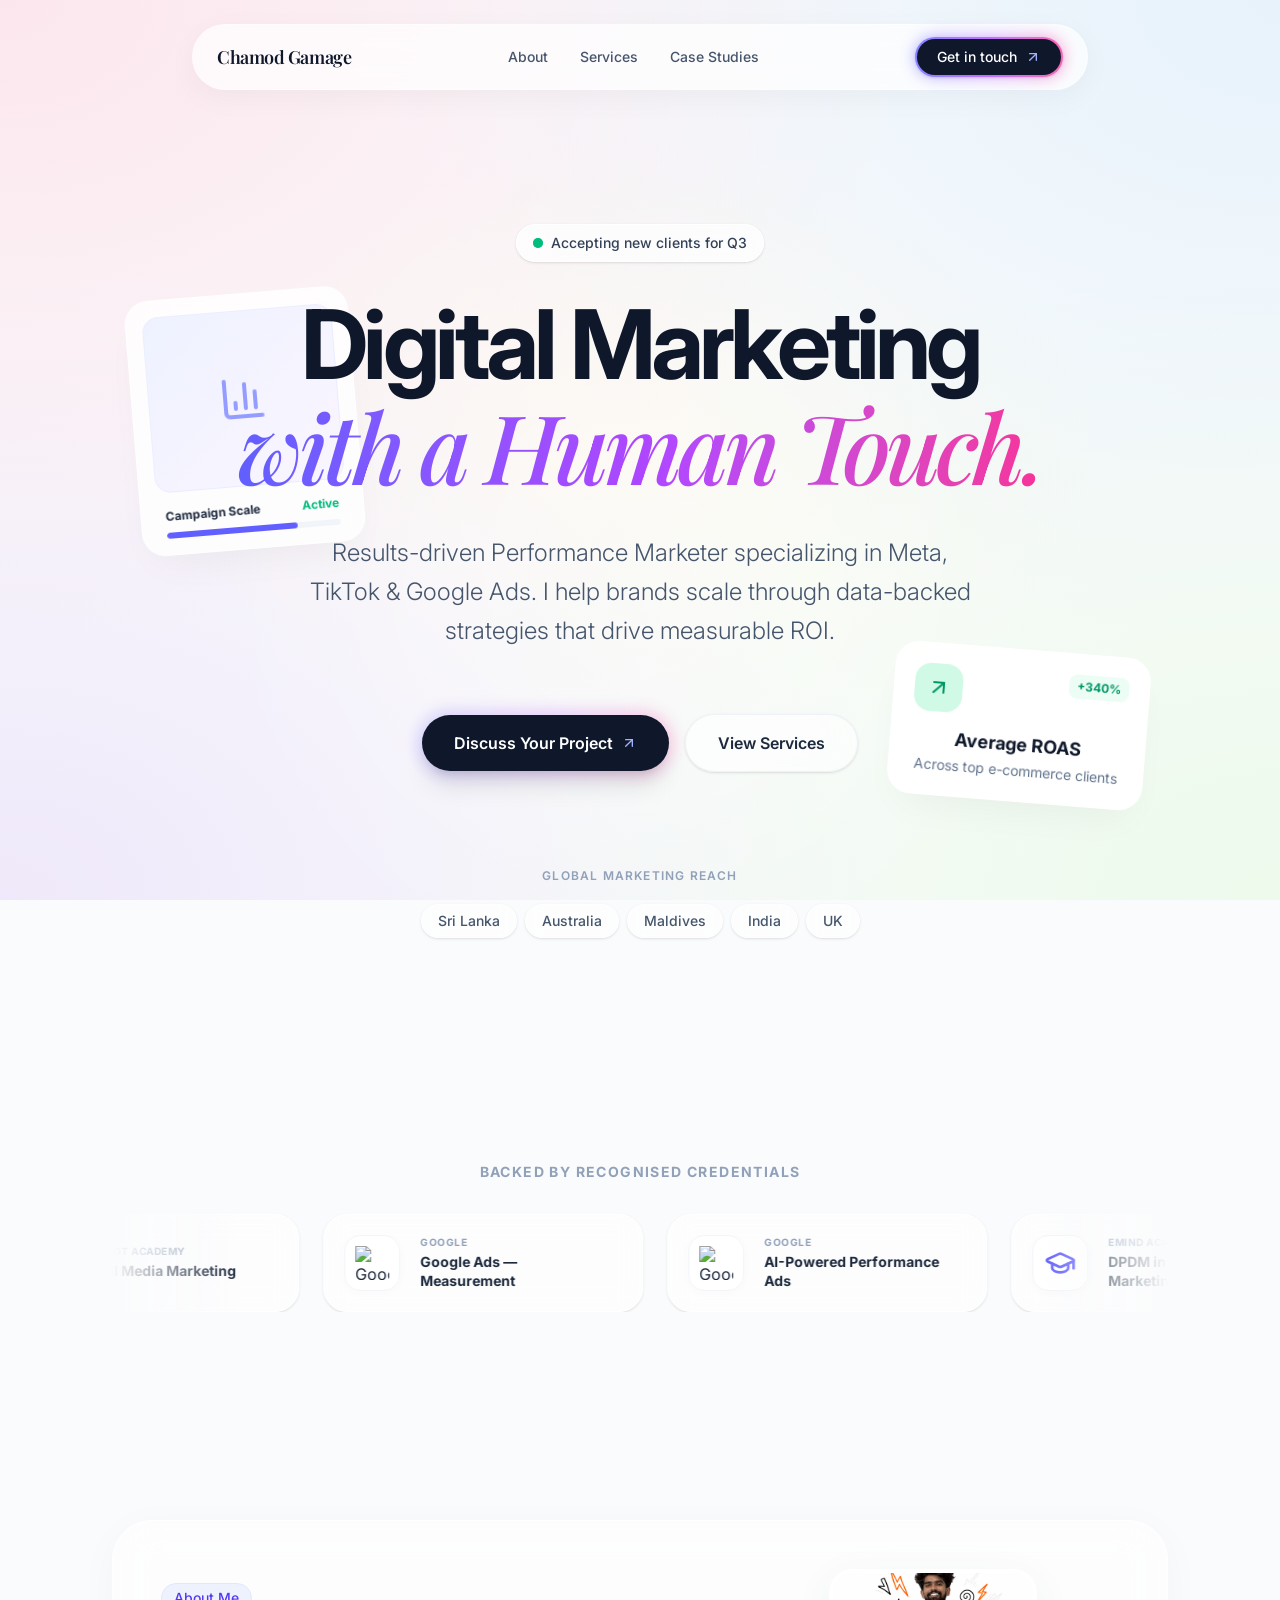
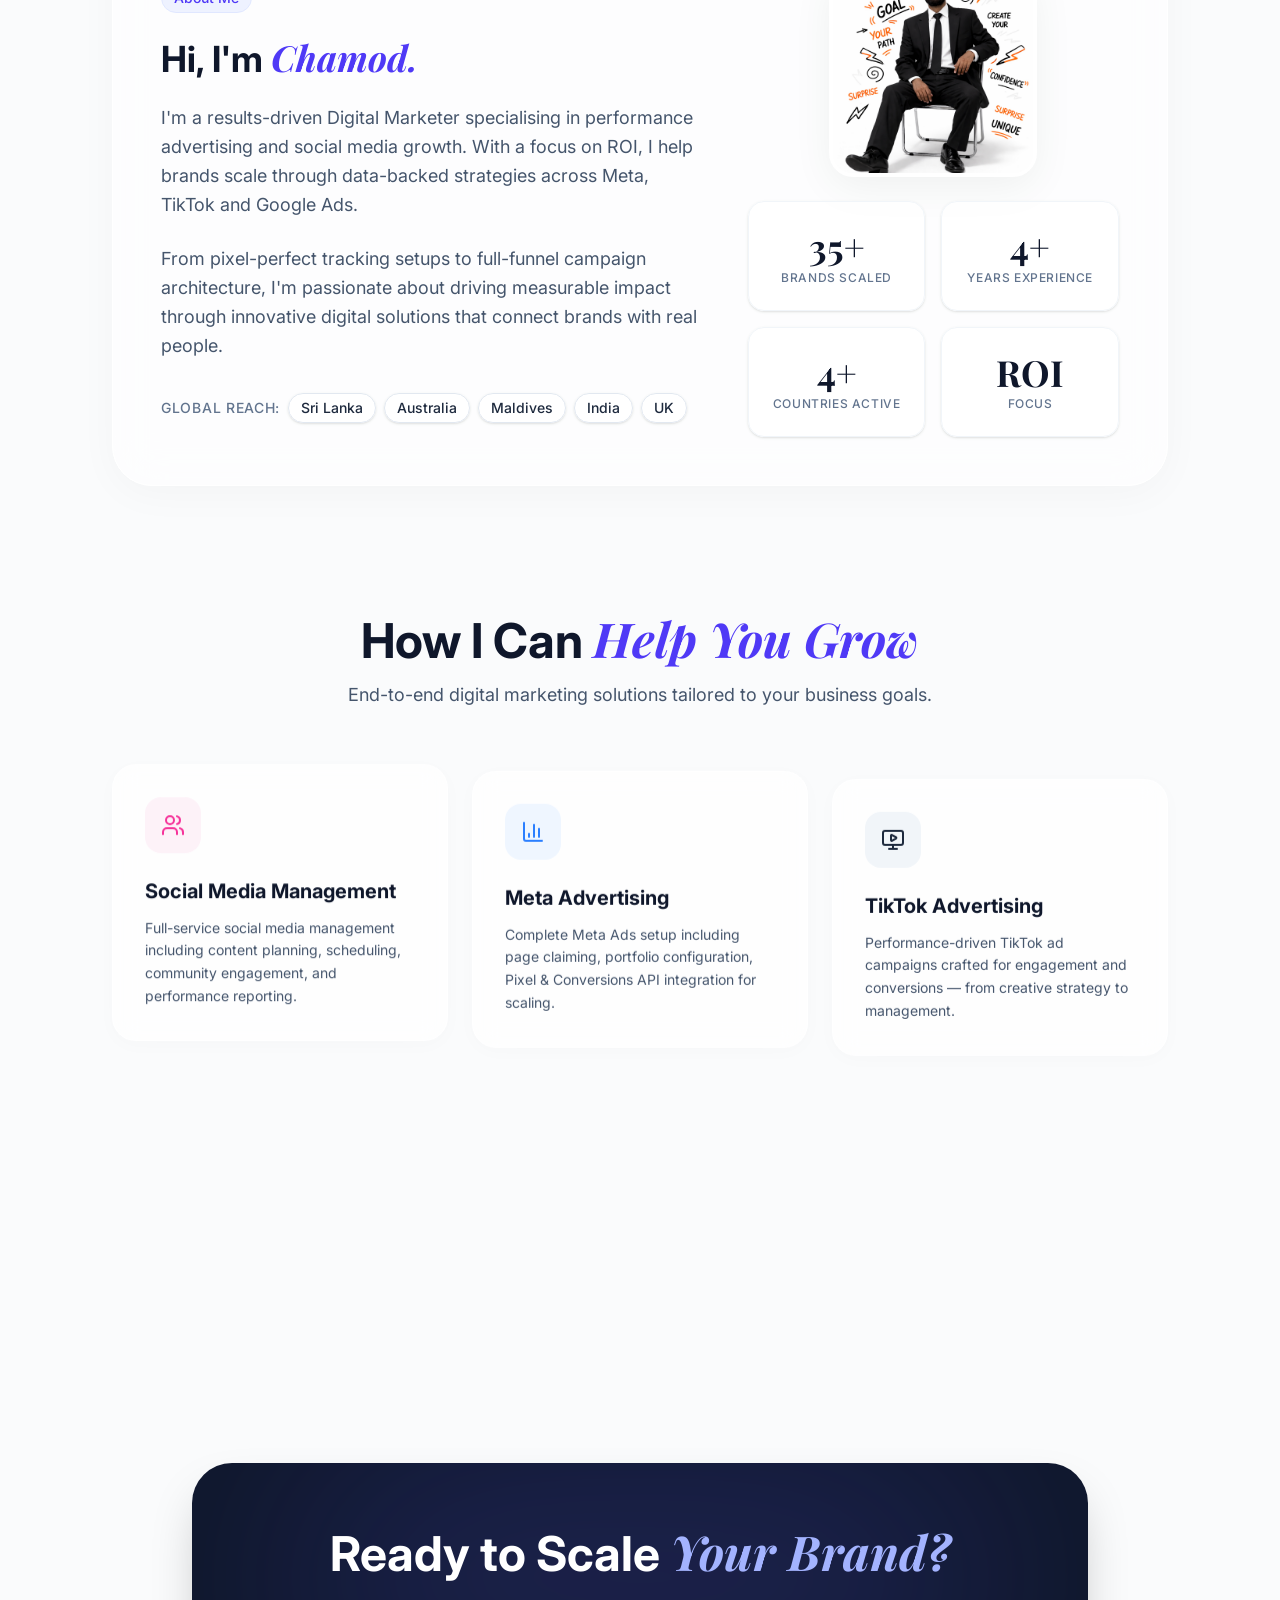
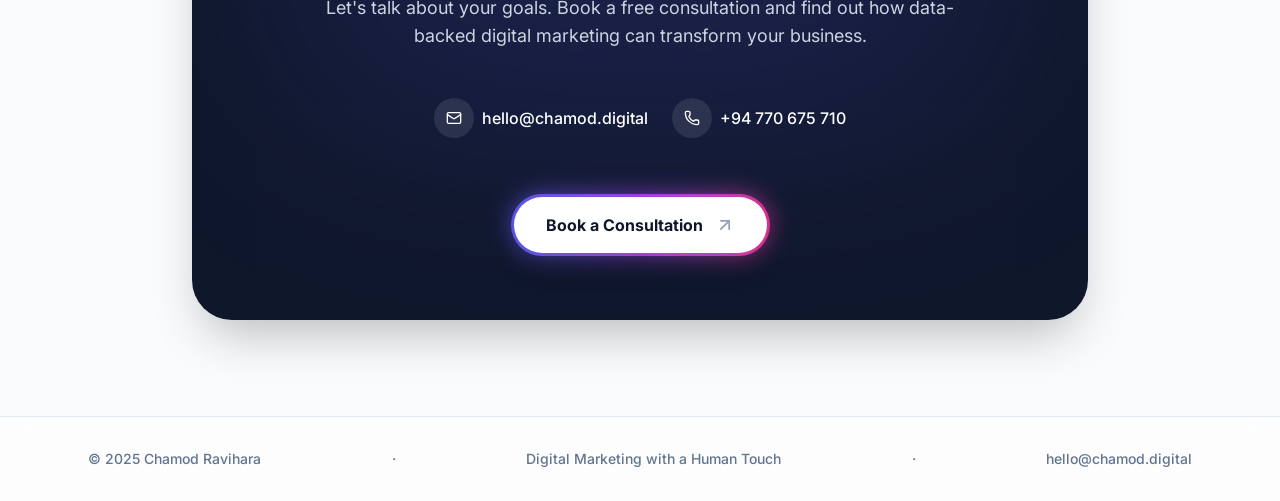
==== commit fd4b43aa: "Update index.html" ====
--- a/index.html
+++ b/index.html
@@ -8,7 +8,7 @@
     <link href="https://fonts.googleapis.com/css2?family=Inter:wght@400;500;600;700&family=Playfair+Display:ital,wght@0,400;0,600;1,400;1,600&display=swap" rel="stylesheet">
     <title>Chamod Ravihara | Digital Marketing</title>
     <script async src="https://tally.so/widgets/embed.js"></script>
-    <script type="module" crossorigin src="/assets/index-BWCwqQVJ.js"></script>
+    <script type="module" crossorigin src="./assets/index-BWCwqQVJ.js"></script>
     <link rel="stylesheet" crossorigin href="/assets/index-_bb0Dz9U.css">
   </head>
   <body>
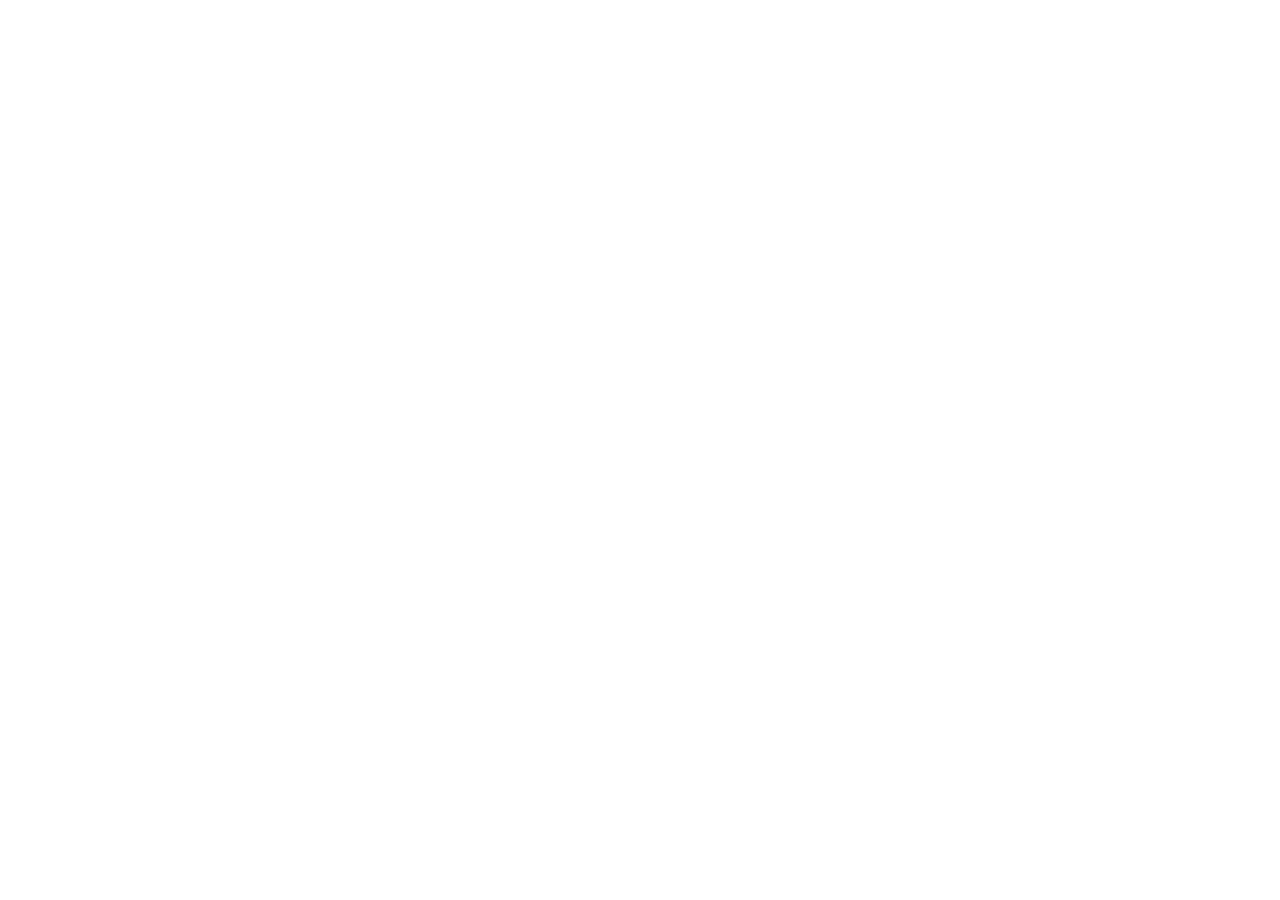
==== commit 66c7cad3: "Add files via upload" ====
--- a/index.html
+++ b/index.html
@@ -8,7 +8,7 @@
     <link href="https://fonts.googleapis.com/css2?family=Inter:wght@400;500;600;700&family=Playfair+Display:ital,wght@0,400;0,600;1,400;1,600&display=swap" rel="stylesheet">
     <title>Chamod Ravihara | Digital Marketing</title>
     <script async src="https://tally.so/widgets/embed.js"></script>
-    <script type="module" crossorigin src="./assets/index-BWCwqQVJ.js"></script>
+    <script type="module" crossorigin src="/assets/index-BWCwqQVJ.js"></script>
     <link rel="stylesheet" crossorigin href="/assets/index-_bb0Dz9U.css">
   </head>
   <body>
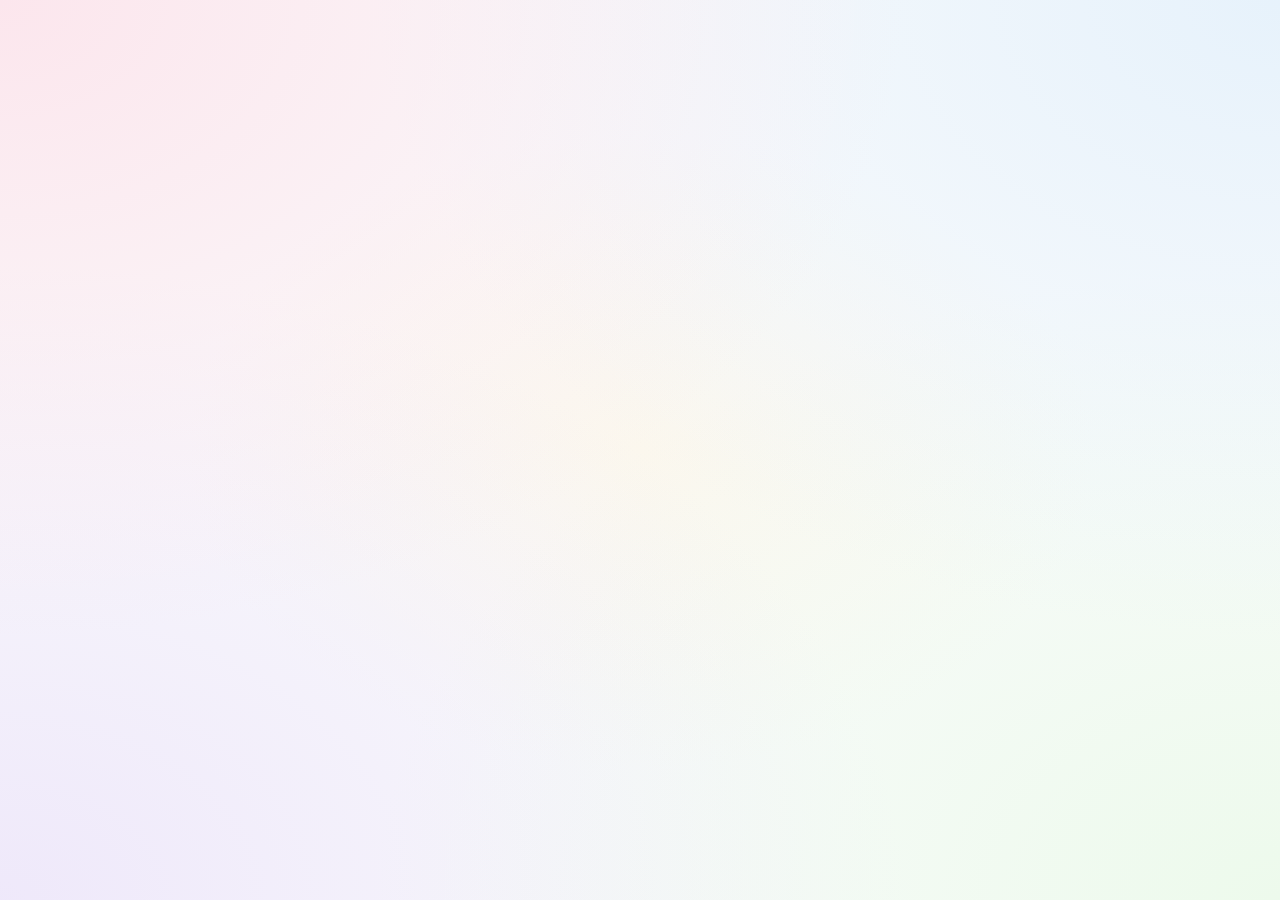
==== commit dc70759c: "Update index.html" ====
--- a/index.html
+++ b/index.html
@@ -8,7 +8,7 @@
     <link href="https://fonts.googleapis.com/css2?family=Inter:wght@400;500;600;700&family=Playfair+Display:ital,wght@0,400;0,600;1,400;1,600&display=swap" rel="stylesheet">
     <title>Chamod Ravihara | Digital Marketing</title>
     <script async src="https://tally.so/widgets/embed.js"></script>
-    <script type="module" crossorigin src="/assets/index-BWCwqQVJ.js"></script>
+    <script type="module" crossorigin src="/.assets/index-BWCwqQVJ.js"></script>
     <link rel="stylesheet" crossorigin href="/assets/index-_bb0Dz9U.css">
   </head>
   <body>
--- a/assets/index-_bb0Dz9U.css
+++ b/assets/index-_bb0Dz9U.css
@@ -0,0 +1 @@
+/*! tailwindcss v4.2.4 | MIT License | https://tailwindcss.com */@layer properties{@supports (((-webkit-hyphens:none)) and (not (margin-trim:inline))) or ((-moz-orient:inline) and (not (color:rgb(from red r g b)))){*,:before,:after,::backdrop{--tw-translate-x:0;--tw-translate-y:0;--tw-translate-z:0;--tw-rotate-x:initial;--tw-rotate-y:initial;--tw-rotate-z:initial;--tw-skew-x:initial;--tw-skew-y:initial;--tw-space-y-reverse:0;--tw-border-style:solid;--tw-gradient-position:initial;--tw-gradient-from:#0000;--tw-gradient-via:#0000;--tw-gradient-to:#0000;--tw-gradient-stops:initial;--tw-gradient-via-stops:initial;--tw-gradient-from-position:0%;--tw-gradient-via-position:50%;--tw-gradient-to-position:100%;--tw-leading:initial;--tw-font-weight:initial;--tw-tracking:initial;--tw-shadow:0 0 #0000;--tw-shadow-color:initial;--tw-shadow-alpha:100%;--tw-inset-shadow:0 0 #0000;--tw-inset-shadow-color:initial;--tw-inset-shadow-alpha:100%;--tw-ring-color:initial;--tw-ring-shadow:0 0 #0000;--tw-inset-ring-color:initial;--tw-inset-ring-shadow:0 0 #0000;--tw-ring-inset:initial;--tw-ring-offset-width:0px;--tw-ring-offset-color:#fff;--tw-ring-offset-shadow:0 0 #0000;--tw-blur:initial;--tw-brightness:initial;--tw-contrast:initial;--tw-grayscale:initial;--tw-hue-rotate:initial;--tw-invert:initial;--tw-opacity:initial;--tw-saturate:initial;--tw-sepia:initial;--tw-drop-shadow:initial;--tw-drop-shadow-color:initial;--tw-drop-shadow-alpha:100%;--tw-drop-shadow-size:initial;--tw-backdrop-blur:initial;--tw-backdrop-brightness:initial;--tw-backdrop-contrast:initial;--tw-backdrop-grayscale:initial;--tw-backdrop-hue-rotate:initial;--tw-backdrop-invert:initial;--tw-backdrop-opacity:initial;--tw-backdrop-saturate:initial;--tw-backdrop-sepia:initial;--tw-duration:initial;--tw-scale-x:1;--tw-scale-y:1;--tw-scale-z:1}}}@layer theme{:root,:host{--font-sans:"Inter", ui-sans-serif, system-ui, sans-serif;--font-serif:"Playfair Display", ui-serif, Georgia, Cambria, "Times New Roman", Times, serif;--font-mono:ui-monospace, SFMono-Regular, Menlo, Monaco, Consolas, "Liberation Mono", "Courier New", monospace;--color-orange-50:oklch(98% .016 73.684);--color-orange-500:oklch(70.5% .213 47.604);--color-emerald-50:oklch(97.9% .021 166.113);--color-emerald-100:oklch(95% .052 163.051);--color-emerald-400:oklch(76.5% .177 163.223);--color-emerald-500:oklch(69.6% .17 162.48);--color-emerald-600:oklch(59.6% .145 163.225);--color-blue-50:oklch(97% .014 254.604);--color-blue-500:oklch(62.3% .214 259.815);--color-indigo-50:oklch(96.2% .018 272.314);--color-indigo-100:oklch(93% .034 272.788);--color-indigo-300:oklch(78.5% .115 274.713);--color-indigo-400:oklch(67.3% .182 276.935);--color-indigo-500:oklch(58.5% .233 277.117);--color-indigo-600:oklch(51.1% .262 276.966);--color-indigo-900:oklch(35.9% .144 278.697);--color-purple-50:oklch(97.7% .014 308.299);--color-purple-500:oklch(62.7% .265 303.9);--color-pink-50:oklch(97.1% .014 343.198);--color-pink-500:oklch(65.6% .241 354.308);--color-slate-100:oklch(96.8% .007 247.896);--color-slate-200:oklch(92.9% .013 255.508);--color-slate-300:oklch(86.9% .022 252.894);--color-slate-400:oklch(70.4% .04 256.788);--color-slate-500:oklch(55.4% .046 257.417);--color-slate-600:oklch(44.6% .043 257.281);--color-slate-700:oklch(37.2% .044 257.287);--color-slate-800:oklch(27.9% .041 260.031);--color-slate-900:oklch(20.8% .042 265.755);--color-white:#fff;--spacing:.25rem;--container-2xl:42rem;--container-4xl:56rem;--container-6xl:72rem;--text-xs:.75rem;--text-xs--line-height:calc(1 / .75);--text-sm:.875rem;--text-sm--line-height:calc(1.25 / .875);--text-lg:1.125rem;--text-lg--line-height:calc(1.75 / 1.125);--text-xl:1.25rem;--text-xl--line-height:calc(1.75 / 1.25);--text-2xl:1.5rem;--text-2xl--line-height:calc(2 / 1.5);--text-3xl:1.875rem;--text-3xl--line-height: 1.2 ;--text-4xl:2.25rem;--text-4xl--line-height:calc(2.5 / 2.25);--text-5xl:3rem;--text-5xl--line-height:1;--text-6xl:3.75rem;--text-6xl--line-height:1;--text-7xl:4.5rem;--text-7xl--line-height:1;--text-8xl:6rem;--text-8xl--line-height:1;--font-weight-light:300;--font-weight-medium:500;--font-weight-semibold:600;--font-weight-bold:700;--tracking-tighter:-.05em;--tracking-tight:-.025em;--tracking-normal:0em;--tracking-wider:.05em;--tracking-widest:.1em;--leading-tight:1.25;--leading-snug:1.375;--leading-relaxed:1.625;--radius-lg:.5rem;--radius-2xl:1rem;--radius-3xl:1.5rem;--animate-ping:ping 1s cubic-bezier(0, 0, .2, 1) infinite;--blur-sm:8px;--blur-md:12px;--blur-xl:24px;--default-transition-duration:.15s;--default-transition-timing-function:cubic-bezier(.4, 0, .2, 1);--default-font-family:var(--font-sans);--default-mono-font-family:var(--font-mono)}}@layer base{*,:after,:before,::backdrop{box-sizing:border-box;border:0 solid;margin:0;padding:0}::file-selector-button{box-sizing:border-box;border:0 solid;margin:0;padding:0}html,:host{-webkit-text-size-adjust:100%;-moz-tab-size:4;tab-size:4;line-height:1.5;font-family:var(--default-font-family,ui-sans-serif, system-ui, sans-serif, "Apple Color Emoji", "Segoe UI Emoji", "Segoe UI Symbol", "Noto Color Emoji");font-feature-settings:var(--default-font-feature-settings,normal);font-variation-settings:var(--default-font-variation-settings,normal);-webkit-tap-highlight-color:transparent}hr{height:0;color:inherit;border-top-width:1px}abbr:where([title]){-webkit-text-decoration:underline dotted;text-decoration:underline dotted}h1,h2,h3,h4,h5,h6{font-size:inherit;font-weight:inherit}a{color:inherit;-webkit-text-decoration:inherit;text-decoration:inherit}b,strong{font-weight:bolder}code,kbd,samp,pre{font-family:var(--default-mono-font-family,ui-monospace, SFMono-Regular, Menlo, Monaco, Consolas, "Liberation Mono", "Courier New", monospace);font-feature-settings:var(--default-mono-font-feature-settings,normal);font-variation-settings:var(--default-mono-font-variation-settings,normal);font-size:1em}small{font-size:80%}sub,sup{vertical-align:baseline;font-size:75%;line-height:0;position:relative}sub{bottom:-.25em}sup{top:-.5em}table{text-indent:0;border-color:inherit;border-collapse:collapse}:-moz-focusring{outline:auto}progress{vertical-align:baseline}summary{display:list-item}ol,ul,menu{list-style:none}img,svg,video,canvas,audio,iframe,embed,object{vertical-align:middle;display:block}img,video{max-width:100%;height:auto}button,input,select,optgroup,textarea{font:inherit;font-feature-settings:inherit;font-variation-settings:inherit;letter-spacing:inherit;color:inherit;opacity:1;background-color:#0000;border-radius:0}::file-selector-button{font:inherit;font-feature-settings:inherit;font-variation-settings:inherit;letter-spacing:inherit;color:inherit;opacity:1;background-color:#0000;border-radius:0}:where(select:is([multiple],[size])) optgroup{font-weight:bolder}:where(select:is([multiple],[size])) optgroup option{padding-inline-start:20px}::file-selector-button{margin-inline-end:4px}::placeholder{opacity:1}@supports (not ((-webkit-appearance:-apple-pay-button))) or (contain-intrinsic-size:1px){::placeholder{color:currentColor}@supports (color:color-mix(in lab,red,red)){::placeholder{color:color-mix(in oklab,currentcolor 50%,transparent)}}}textarea{resize:vertical}::-webkit-search-decoration{-webkit-appearance:none}::-webkit-date-and-time-value{min-height:1lh;text-align:inherit}::-webkit-datetime-edit{display:inline-flex}::-webkit-datetime-edit-fields-wrapper{padding:0}::-webkit-datetime-edit{padding-block:0}::-webkit-datetime-edit-year-field{padding-block:0}::-webkit-datetime-edit-month-field{padding-block:0}::-webkit-datetime-edit-day-field{padding-block:0}::-webkit-datetime-edit-hour-field{padding-block:0}::-webkit-datetime-edit-minute-field{padding-block:0}::-webkit-datetime-edit-second-field{padding-block:0}::-webkit-datetime-edit-millisecond-field{padding-block:0}::-webkit-datetime-edit-meridiem-field{padding-block:0}::-webkit-calendar-picker-indicator{line-height:1}:-moz-ui-invalid{box-shadow:none}button,input:where([type=button],[type=reset],[type=submit]){-webkit-appearance:button;-moz-appearance:button;appearance:button}::file-selector-button{-webkit-appearance:button;-moz-appearance:button;appearance:button}::-webkit-inner-spin-button{height:auto}::-webkit-outer-spin-button{height:auto}[hidden]:where(:not([hidden=until-found])){display:none!important}}@layer components;@layer utilities{.pointer-events-none{pointer-events:none}.absolute{position:absolute}.fixed{position:fixed}.relative{position:relative}.-inset-1{inset:calc(var(--spacing) * -1)}.inset-0{inset:calc(var(--spacing) * 0)}.start{inset-inline-start:var(--spacing)}.end{inset-inline-end:var(--spacing)}.top-0{top:calc(var(--spacing) * 0)}.top-1\/2{top:50%}.top-6{top:calc(var(--spacing) * 6)}.top-\[20\%\]{top:20%}.right-0{right:calc(var(--spacing) * 0)}.right-\[2\%\]{right:2%}.bottom-\[25\%\]{bottom:25%}.left-0{left:calc(var(--spacing) * 0)}.left-1\/2{left:50%}.left-\[2\%\]{left:2%}.-z-10{z-index:-10}.z-0{z-index:0}.z-10{z-index:10}.z-50{z-index:50}.mx-auto{margin-inline:auto}.-mt-\[250px\]{margin-top:-250px}.mt-1{margin-top:calc(var(--spacing) * 1)}.mb-1{margin-bottom:calc(var(--spacing) * 1)}.mb-2{margin-bottom:calc(var(--spacing) * 2)}.mb-3{margin-bottom:calc(var(--spacing) * 3)}.mb-4{margin-bottom:calc(var(--spacing) * 4)}.mb-6{margin-bottom:calc(var(--spacing) * 6)}.mb-8{margin-bottom:calc(var(--spacing) * 8)}.-ml-\[250px\]{margin-left:-250px}.block{display:block}.flex{display:flex}.grid{display:grid}.hidden{display:none}.inline-block{display:inline-block}.inline-flex{display:inline-flex}.h-1\.5{height:calc(var(--spacing) * 1.5)}.h-2\.5{height:calc(var(--spacing) * 2.5)}.h-4{height:calc(var(--spacing) * 4)}.h-5{height:calc(var(--spacing) * 5)}.h-6{height:calc(var(--spacing) * 6)}.h-8{height:calc(var(--spacing) * 8)}.h-10{height:calc(var(--spacing) * 10)}.h-12{height:calc(var(--spacing) * 12)}.h-14{height:calc(var(--spacing) * 14)}.h-48{height:calc(var(--spacing) * 48)}.h-64{height:calc(var(--spacing) * 64)}.h-\[50\%\]{height:50%}.h-\[500px\]{height:500px}.h-\[600px\]{height:600px}.h-full{height:100%}.min-h-\[90vh\]{min-height:90vh}.min-h-screen{min-height:100vh}.w-2\.5{width:calc(var(--spacing) * 2.5)}.w-3\/4{width:75%}.w-4{width:calc(var(--spacing) * 4)}.w-5{width:calc(var(--spacing) * 5)}.w-6{width:calc(var(--spacing) * 6)}.w-8{width:calc(var(--spacing) * 8)}.w-10{width:calc(var(--spacing) * 10)}.w-12{width:calc(var(--spacing) * 12)}.w-14{width:calc(var(--spacing) * 14)}.w-20{width:calc(var(--spacing) * 20)}.w-48{width:calc(var(--spacing) * 48)}.w-56{width:calc(var(--spacing) * 56)}.w-64{width:calc(var(--spacing) * 64)}.w-\[80\%\]{width:80%}.w-\[320px\]{width:320px}.w-\[500px\]{width:500px}.w-\[600px\]{width:600px}.w-full{width:100%}.w-max{width:max-content}.max-w-2xl{max-width:var(--container-2xl)}.max-w-4xl{max-width:var(--container-4xl)}.max-w-6xl{max-width:var(--container-6xl)}.flex-1{flex:1}.shrink-0{flex-shrink:0}.-translate-x-1\/2{--tw-translate-x: -50% ;translate:var(--tw-translate-x) var(--tw-translate-y)}.-translate-y-1\/2{--tw-translate-y: -50% ;translate:var(--tw-translate-x) var(--tw-translate-y)}.transform{transform:var(--tw-rotate-x,) var(--tw-rotate-y,) var(--tw-rotate-z,) var(--tw-skew-x,) var(--tw-skew-y,)}.animate-ping{animation:var(--animate-ping)}.scroll-m-32{scroll-margin:calc(var(--spacing) * 32)}.grid-cols-1{grid-template-columns:repeat(1,minmax(0,1fr))}.grid-cols-2{grid-template-columns:repeat(2,minmax(0,1fr))}.flex-col{flex-direction:column}.flex-wrap{flex-wrap:wrap}.items-center{align-items:center}.items-start{align-items:flex-start}.justify-between{justify-content:space-between}.justify-center{justify-content:center}.gap-0\.5{gap:calc(var(--spacing) * .5)}.gap-2{gap:calc(var(--spacing) * 2)}.gap-3{gap:calc(var(--spacing) * 3)}.gap-4{gap:calc(var(--spacing) * 4)}.gap-5{gap:calc(var(--spacing) * 5)}.gap-6{gap:calc(var(--spacing) * 6)}.gap-8{gap:calc(var(--spacing) * 8)}.gap-12{gap:calc(var(--spacing) * 12)}:where(.space-y-2>:not(:last-child)){--tw-space-y-reverse:0;margin-block-start:calc(calc(var(--spacing) * 2) * var(--tw-space-y-reverse));margin-block-end:calc(calc(var(--spacing) * 2) * calc(1 - var(--tw-space-y-reverse)))}:where(.space-y-4>:not(:last-child)){--tw-space-y-reverse:0;margin-block-start:calc(calc(var(--spacing) * 4) * var(--tw-space-y-reverse));margin-block-end:calc(calc(var(--spacing) * 4) * calc(1 - var(--tw-space-y-reverse)))}:where(.space-y-6>:not(:last-child)){--tw-space-y-reverse:0;margin-block-start:calc(calc(var(--spacing) * 6) * var(--tw-space-y-reverse));margin-block-end:calc(calc(var(--spacing) * 6) * calc(1 - var(--tw-space-y-reverse)))}:where(.space-y-8>:not(:last-child)){--tw-space-y-reverse:0;margin-block-start:calc(calc(var(--spacing) * 8) * var(--tw-space-y-reverse));margin-block-end:calc(calc(var(--spacing) * 8) * calc(1 - var(--tw-space-y-reverse)))}:where(.space-y-12>:not(:last-child)){--tw-space-y-reverse:0;margin-block-start:calc(calc(var(--spacing) * 12) * var(--tw-space-y-reverse));margin-block-end:calc(calc(var(--spacing) * 12) * calc(1 - var(--tw-space-y-reverse)))}:where(.space-y-32>:not(:last-child)){--tw-space-y-reverse:0;margin-block-start:calc(calc(var(--spacing) * 32) * var(--tw-space-y-reverse));margin-block-end:calc(calc(var(--spacing) * 32) * calc(1 - var(--tw-space-y-reverse)))}.overflow-hidden{overflow:hidden}.rounded-2xl{border-radius:var(--radius-2xl)}.rounded-3xl{border-radius:var(--radius-3xl)}.rounded-\[2\.5rem\]{border-radius:2.5rem}.rounded-full{border-radius:3.40282e38px}.rounded-lg{border-radius:var(--radius-lg)}.border{border-style:var(--tw-border-style);border-width:1px}.border-2{border-style:var(--tw-border-style);border-width:2px}.border-4{border-style:var(--tw-border-style);border-width:4px}.border-t{border-top-style:var(--tw-border-style);border-top-width:1px}.border-dashed{--tw-border-style:dashed;border-style:dashed}.border-indigo-100{border-color:var(--color-indigo-100)}.border-indigo-100\/50{border-color:#e0e7ff80}@supports (color:color-mix(in lab,red,red)){.border-indigo-100\/50{border-color:color-mix(in oklab,var(--color-indigo-100) 50%,transparent)}}.border-slate-100{border-color:var(--color-slate-100)}.border-slate-200{border-color:var(--color-slate-200)}.border-slate-200\/50{border-color:#e2e8f080}@supports (color:color-mix(in lab,red,red)){.border-slate-200\/50{border-color:color-mix(in oklab,var(--color-slate-200) 50%,transparent)}}.border-white{border-color:var(--color-white)}.border-white\/40{border-color:#fff6}@supports (color:color-mix(in lab,red,red)){.border-white\/40{border-color:color-mix(in oklab,var(--color-white) 40%,transparent)}}.border-white\/60{border-color:#fff9}@supports (color:color-mix(in lab,red,red)){.border-white\/60{border-color:color-mix(in oklab,var(--color-white) 60%,transparent)}}.bg-blue-50{background-color:var(--color-blue-50)}.bg-emerald-50{background-color:var(--color-emerald-50)}.bg-emerald-100{background-color:var(--color-emerald-100)}.bg-emerald-400{background-color:var(--color-emerald-400)}.bg-emerald-500{background-color:var(--color-emerald-500)}.bg-indigo-50{background-color:var(--color-indigo-50)}.bg-indigo-500{background-color:var(--color-indigo-500)}.bg-orange-50{background-color:var(--color-orange-50)}.bg-pink-50{background-color:var(--color-pink-50)}.bg-slate-100{background-color:var(--color-slate-100)}.bg-slate-900{background-color:var(--color-slate-900)}.bg-white{background-color:var(--color-white)}.bg-white\/10{background-color:#ffffff1a}@supports (color:color-mix(in lab,red,red)){.bg-white\/10{background-color:color-mix(in oklab,var(--color-white) 10%,transparent)}}.bg-white\/40{background-color:#fff6}@supports (color:color-mix(in lab,red,red)){.bg-white\/40{background-color:color-mix(in oklab,var(--color-white) 40%,transparent)}}.bg-white\/50{background-color:#ffffff80}@supports (color:color-mix(in lab,red,red)){.bg-white\/50{background-color:color-mix(in oklab,var(--color-white) 50%,transparent)}}.bg-white\/60{background-color:#fff9}@supports (color:color-mix(in lab,red,red)){.bg-white\/60{background-color:color-mix(in oklab,var(--color-white) 60%,transparent)}}.bg-white\/70{background-color:#ffffffb3}@supports (color:color-mix(in lab,red,red)){.bg-white\/70{background-color:color-mix(in oklab,var(--color-white) 70%,transparent)}}.bg-white\/80{background-color:#fffc}@supports (color:color-mix(in lab,red,red)){.bg-white\/80{background-color:color-mix(in oklab,var(--color-white) 80%,transparent)}}.bg-white\/90{background-color:#ffffffe6}@supports (color:color-mix(in lab,red,red)){.bg-white\/90{background-color:color-mix(in oklab,var(--color-white) 90%,transparent)}}.bg-gradient-to-br{--tw-gradient-position:to bottom right in oklab;background-image:linear-gradient(var(--tw-gradient-stops))}.bg-gradient-to-l{--tw-gradient-position:to left in oklab;background-image:linear-gradient(var(--tw-gradient-stops))}.bg-gradient-to-r{--tw-gradient-position:to right in oklab;background-image:linear-gradient(var(--tw-gradient-stops))}.bg-gradient-to-tr{--tw-gradient-position:to top right in oklab;background-image:linear-gradient(var(--tw-gradient-stops))}.from-\[\#fafbfc\]{--tw-gradient-from:#fafbfc;--tw-gradient-stops:var(--tw-gradient-via-stops,var(--tw-gradient-position), var(--tw-gradient-from) var(--tw-gradient-from-position), var(--tw-gradient-to) var(--tw-gradient-to-position))}.from-indigo-50{--tw-gradient-from:var(--color-indigo-50);--tw-gradient-stops:var(--tw-gradient-via-stops,var(--tw-gradient-position), var(--tw-gradient-from) var(--tw-gradient-from-position), var(--tw-gradient-to) var(--tw-gradient-to-position))}.from-indigo-500{--tw-gradient-from:var(--color-indigo-500);--tw-gradient-stops:var(--tw-gradient-via-stops,var(--tw-gradient-position), var(--tw-gradient-from) var(--tw-gradient-from-position), var(--tw-gradient-to) var(--tw-gradient-to-position))}.from-indigo-500\/20{--tw-gradient-from:#625fff33}@supports (color:color-mix(in lab,red,red)){.from-indigo-500\/20{--tw-gradient-from:color-mix(in oklab, var(--color-indigo-500) 20%, transparent)}}.from-indigo-500\/20{--tw-gradient-stops:var(--tw-gradient-via-stops,var(--tw-gradient-position), var(--tw-gradient-from) var(--tw-gradient-from-position), var(--tw-gradient-to) var(--tw-gradient-to-position))}.via-purple-500{--tw-gradient-via:var(--color-purple-500);--tw-gradient-via-stops:var(--tw-gradient-position), var(--tw-gradient-from) var(--tw-gradient-from-position), var(--tw-gradient-via) var(--tw-gradient-via-position), var(--tw-gradient-to) var(--tw-gradient-to-position);--tw-gradient-stops:var(--tw-gradient-via-stops)}.to-pink-500{--tw-gradient-to:var(--color-pink-500);--tw-gradient-stops:var(--tw-gradient-via-stops,var(--tw-gradient-position), var(--tw-gradient-from) var(--tw-gradient-from-position), var(--tw-gradient-to) var(--tw-gradient-to-position))}.to-purple-50{--tw-gradient-to:var(--color-purple-50);--tw-gradient-stops:var(--tw-gradient-via-stops,var(--tw-gradient-position), var(--tw-gradient-from) var(--tw-gradient-from-position), var(--tw-gradient-to) var(--tw-gradient-to-position))}.to-purple-500\/20{--tw-gradient-to:#ac4bff33}@supports (color:color-mix(in lab,red,red)){.to-purple-500\/20{--tw-gradient-to:color-mix(in oklab, var(--color-purple-500) 20%, transparent)}}.to-purple-500\/20{--tw-gradient-stops:var(--tw-gradient-via-stops,var(--tw-gradient-position), var(--tw-gradient-from) var(--tw-gradient-from-position), var(--tw-gradient-to) var(--tw-gradient-to-position))}.to-transparent{--tw-gradient-to:transparent;--tw-gradient-stops:var(--tw-gradient-via-stops,var(--tw-gradient-position), var(--tw-gradient-from) var(--tw-gradient-from-position), var(--tw-gradient-to) var(--tw-gradient-to-position))}.bg-clip-text{-webkit-background-clip:text;background-clip:text}.object-contain{object-fit:contain}.object-cover{object-fit:cover}.p-2\.5{padding:calc(var(--spacing) * 2.5)}.p-4{padding:calc(var(--spacing) * 4)}.p-5{padding:calc(var(--spacing) * 5)}.p-6{padding:calc(var(--spacing) * 6)}.p-8{padding:calc(var(--spacing) * 8)}.p-10{padding:calc(var(--spacing) * 10)}.p-\[2px\]{padding:2px}.p-\[3px\]{padding:3px}.px-2{padding-inline:calc(var(--spacing) * 2)}.px-3{padding-inline:calc(var(--spacing) * 3)}.px-4{padding-inline:calc(var(--spacing) * 4)}.px-5{padding-inline:calc(var(--spacing) * 5)}.px-6{padding-inline:calc(var(--spacing) * 6)}.px-8{padding-inline:calc(var(--spacing) * 8)}.py-1{padding-block:calc(var(--spacing) * 1)}.py-1\.5{padding-block:calc(var(--spacing) * 1.5)}.py-2{padding-block:calc(var(--spacing) * 2)}.py-3{padding-block:calc(var(--spacing) * 3)}.py-4{padding-block:calc(var(--spacing) * 4)}.py-8{padding-block:calc(var(--spacing) * 8)}.pt-2{padding-top:calc(var(--spacing) * 2)}.pt-4{padding-top:calc(var(--spacing) * 4)}.pt-6{padding-top:calc(var(--spacing) * 6)}.pt-8{padding-top:calc(var(--spacing) * 8)}.pt-10{padding-top:calc(var(--spacing) * 10)}.pt-16{padding-top:calc(var(--spacing) * 16)}.pt-24{padding-top:calc(var(--spacing) * 24)}.pt-32{padding-top:calc(var(--spacing) * 32)}.pr-2{padding-right:calc(var(--spacing) * 2)}.pb-10{padding-bottom:calc(var(--spacing) * 10)}.pb-20{padding-bottom:calc(var(--spacing) * 20)}.pb-24{padding-bottom:calc(var(--spacing) * 24)}.text-center{text-align:center}.text-left{text-align:left}.font-sans{font-family:var(--font-sans)}.font-serif{font-family:var(--font-serif)}.text-3xl{font-size:var(--text-3xl);line-height:var(--tw-leading,var(--text-3xl--line-height))}.text-4xl{font-size:var(--text-4xl);line-height:var(--tw-leading,var(--text-4xl--line-height))}.text-6xl{font-size:var(--text-6xl);line-height:var(--tw-leading,var(--text-6xl--line-height))}.text-lg{font-size:var(--text-lg);line-height:var(--tw-leading,var(--text-lg--line-height))}.text-sm{font-size:var(--text-sm);line-height:var(--tw-leading,var(--text-sm--line-height))}.text-xl{font-size:var(--text-xl);line-height:var(--tw-leading,var(--text-xl--line-height))}.text-xs{font-size:var(--text-xs);line-height:var(--tw-leading,var(--text-xs--line-height))}.text-\[10px\]{font-size:10px}.leading-\[1\.05\]{--tw-leading:1.05;line-height:1.05}.leading-relaxed{--tw-leading:var(--leading-relaxed);line-height:var(--leading-relaxed)}.leading-snug{--tw-leading:var(--leading-snug);line-height:var(--leading-snug)}.leading-tight{--tw-leading:var(--leading-tight);line-height:var(--leading-tight)}.font-bold{--tw-font-weight:var(--font-weight-bold);font-weight:var(--font-weight-bold)}.font-light{--tw-font-weight:var(--font-weight-light);font-weight:var(--font-weight-light)}.font-medium{--tw-font-weight:var(--font-weight-medium);font-weight:var(--font-weight-medium)}.font-semibold{--tw-font-weight:var(--font-weight-semibold);font-weight:var(--font-weight-semibold)}.tracking-normal{--tw-tracking:var(--tracking-normal);letter-spacing:var(--tracking-normal)}.tracking-tight{--tw-tracking:var(--tracking-tight);letter-spacing:var(--tracking-tight)}.tracking-tighter{--tw-tracking:var(--tracking-tighter);letter-spacing:var(--tracking-tighter)}.tracking-wider{--tw-tracking:var(--tracking-wider);letter-spacing:var(--tracking-wider)}.tracking-widest{--tw-tracking:var(--tracking-widest);letter-spacing:var(--tracking-widest)}.whitespace-normal{white-space:normal}.text-blue-500{color:var(--color-blue-500)}.text-emerald-500{color:var(--color-emerald-500)}.text-emerald-600{color:var(--color-emerald-600)}.text-indigo-300{color:var(--color-indigo-300)}.text-indigo-400\/80{color:#7d87ffcc}@supports (color:color-mix(in lab,red,red)){.text-indigo-400\/80{color:color-mix(in oklab,var(--color-indigo-400) 80%,transparent)}}.text-indigo-500{color:var(--color-indigo-500)}.text-indigo-600{color:var(--color-indigo-600)}.text-orange-500{color:var(--color-orange-500)}.text-pink-500{color:var(--color-pink-500)}.text-slate-300{color:var(--color-slate-300)}.text-slate-400{color:var(--color-slate-400)}.text-slate-500{color:var(--color-slate-500)}.text-slate-600{color:var(--color-slate-600)}.text-slate-700{color:var(--color-slate-700)}.text-slate-800{color:var(--color-slate-800)}.text-slate-900{color:var(--color-slate-900)}.text-transparent{color:#0000}.text-white{color:var(--color-white)}.normal-case{text-transform:none}.uppercase{text-transform:uppercase}.italic{font-style:italic}.opacity-20{opacity:.2}.opacity-25{opacity:.25}.opacity-50{opacity:.5}.opacity-60{opacity:.6}.opacity-70{opacity:.7}.opacity-75{opacity:.75}.opacity-80{opacity:.8}.shadow-2xl{--tw-shadow:0 25px 50px -12px var(--tw-shadow-color,#00000040);box-shadow:var(--tw-inset-shadow),var(--tw-inset-ring-shadow),var(--tw-ring-offset-shadow),var(--tw-ring-shadow),var(--tw-shadow)}.shadow-\[0_2px_10px_rgb\(0\,0\,0\,0\.02\)\]{--tw-shadow:0 2px 10px var(--tw-shadow-color,#00000005);box-shadow:var(--tw-inset-shadow),var(--tw-inset-ring-shadow),var(--tw-ring-offset-shadow),var(--tw-ring-shadow),var(--tw-shadow)}.shadow-\[0_4px_20px_rgb\(0\,0\,0\,0\.02\)\]{--tw-shadow:0 4px 20px var(--tw-shadow-color,#00000005);box-shadow:var(--tw-inset-shadow),var(--tw-inset-ring-shadow),var(--tw-ring-offset-shadow),var(--tw-ring-shadow),var(--tw-shadow)}.shadow-\[0_8px_30px_rgb\(0\,0\,0\,0\.04\)\]{--tw-shadow:0 8px 30px var(--tw-shadow-color,#0000000a);box-shadow:var(--tw-inset-shadow),var(--tw-inset-ring-shadow),var(--tw-ring-offset-shadow),var(--tw-ring-shadow),var(--tw-shadow)}.shadow-\[0_8px_40px_rgb\(0\,0\,0\,0\.03\)\]{--tw-shadow:0 8px 40px var(--tw-shadow-color,#00000008);box-shadow:var(--tw-inset-shadow),var(--tw-inset-ring-shadow),var(--tw-ring-offset-shadow),var(--tw-ring-shadow),var(--tw-shadow)}.shadow-\[0_10px_40px_rgb\(0\,0\,0\,0\.06\)\]{--tw-shadow:0 10px 40px var(--tw-shadow-color,#0000000f);box-shadow:var(--tw-inset-shadow),var(--tw-inset-ring-shadow),var(--tw-ring-offset-shadow),var(--tw-ring-shadow),var(--tw-shadow)}.shadow-\[0_20px_40px_-15px_rgba\(0\,0\,0\,0\.05\)\]{--tw-shadow:0 20px 40px -15px var(--tw-shadow-color,#0000000d);box-shadow:var(--tw-inset-shadow),var(--tw-inset-ring-shadow),var(--tw-ring-offset-shadow),var(--tw-ring-shadow),var(--tw-shadow)}.shadow-sm{--tw-shadow:0 1px 3px 0 var(--tw-shadow-color,#0000001a), 0 1px 2px -1px var(--tw-shadow-color,#0000001a);box-shadow:var(--tw-inset-shadow),var(--tw-inset-ring-shadow),var(--tw-ring-offset-shadow),var(--tw-ring-shadow),var(--tw-shadow)}.shadow-xl{--tw-shadow:0 20px 25px -5px var(--tw-shadow-color,#0000001a), 0 8px 10px -6px var(--tw-shadow-color,#0000001a);box-shadow:var(--tw-inset-shadow),var(--tw-inset-ring-shadow),var(--tw-ring-offset-shadow),var(--tw-ring-shadow),var(--tw-shadow)}.blur{--tw-blur:blur(8px);filter:var(--tw-blur,) var(--tw-brightness,) var(--tw-contrast,) var(--tw-grayscale,) var(--tw-hue-rotate,) var(--tw-invert,) var(--tw-saturate,) var(--tw-sepia,) var(--tw-drop-shadow,)}.blur-\[120px\]{--tw-blur:blur(120px);filter:var(--tw-blur,) var(--tw-brightness,) var(--tw-contrast,) var(--tw-grayscale,) var(--tw-hue-rotate,) var(--tw-invert,) var(--tw-saturate,) var(--tw-sepia,) var(--tw-drop-shadow,)}.blur-md{--tw-blur:blur(var(--blur-md));filter:var(--tw-blur,) var(--tw-brightness,) var(--tw-contrast,) var(--tw-grayscale,) var(--tw-hue-rotate,) var(--tw-invert,) var(--tw-saturate,) var(--tw-sepia,) var(--tw-drop-shadow,)}.blur-sm{--tw-blur:blur(var(--blur-sm));filter:var(--tw-blur,) var(--tw-brightness,) var(--tw-contrast,) var(--tw-grayscale,) var(--tw-hue-rotate,) var(--tw-invert,) var(--tw-saturate,) var(--tw-sepia,) var(--tw-drop-shadow,)}.backdrop-blur-md{--tw-backdrop-blur:blur(var(--blur-md));-webkit-backdrop-filter:var(--tw-backdrop-blur,) var(--tw-backdrop-brightness,) var(--tw-backdrop-contrast,) var(--tw-backdrop-grayscale,) var(--tw-backdrop-hue-rotate,) var(--tw-backdrop-invert,) var(--tw-backdrop-opacity,) var(--tw-backdrop-saturate,) var(--tw-backdrop-sepia,);backdrop-filter:var(--tw-backdrop-blur,) var(--tw-backdrop-brightness,) var(--tw-backdrop-contrast,) var(--tw-backdrop-grayscale,) var(--tw-backdrop-hue-rotate,) var(--tw-backdrop-invert,) var(--tw-backdrop-opacity,) var(--tw-backdrop-saturate,) var(--tw-backdrop-sepia,)}.backdrop-blur-sm{--tw-backdrop-blur:blur(var(--blur-sm));-webkit-backdrop-filter:var(--tw-backdrop-blur,) var(--tw-backdrop-brightness,) var(--tw-backdrop-contrast,) var(--tw-backdrop-grayscale,) var(--tw-backdrop-hue-rotate,) var(--tw-backdrop-invert,) var(--tw-backdrop-opacity,) var(--tw-backdrop-saturate,) var(--tw-backdrop-sepia,);backdrop-filter:var(--tw-backdrop-blur,) var(--tw-backdrop-brightness,) var(--tw-backdrop-contrast,) var(--tw-backdrop-grayscale,) var(--tw-backdrop-hue-rotate,) var(--tw-backdrop-invert,) var(--tw-backdrop-opacity,) var(--tw-backdrop-saturate,) var(--tw-backdrop-sepia,)}.backdrop-blur-xl{--tw-backdrop-blur:blur(var(--blur-xl));-webkit-backdrop-filter:var(--tw-backdrop-blur,) var(--tw-backdrop-brightness,) var(--tw-backdrop-contrast,) var(--tw-backdrop-grayscale,) var(--tw-backdrop-hue-rotate,) var(--tw-backdrop-invert,) var(--tw-backdrop-opacity,) var(--tw-backdrop-saturate,) var(--tw-backdrop-sepia,);backdrop-filter:var(--tw-backdrop-blur,) var(--tw-backdrop-brightness,) var(--tw-backdrop-contrast,) var(--tw-backdrop-grayscale,) var(--tw-backdrop-hue-rotate,) var(--tw-backdrop-invert,) var(--tw-backdrop-opacity,) var(--tw-backdrop-saturate,) var(--tw-backdrop-sepia,)}.transition{transition-property:color,background-color,border-color,outline-color,text-decoration-color,fill,stroke,--tw-gradient-from,--tw-gradient-via,--tw-gradient-to,opacity,box-shadow,transform,translate,scale,rotate,filter,-webkit-backdrop-filter,backdrop-filter,display,content-visibility,overlay,pointer-events;transition-timing-function:var(--tw-ease,var(--default-transition-timing-function));transition-duration:var(--tw-duration,var(--default-transition-duration))}.transition-all{transition-property:all;transition-timing-function:var(--tw-ease,var(--default-transition-timing-function));transition-duration:var(--tw-duration,var(--default-transition-duration))}.transition-colors{transition-property:color,background-color,border-color,outline-color,text-decoration-color,fill,stroke,--tw-gradient-from,--tw-gradient-via,--tw-gradient-to;transition-timing-function:var(--tw-ease,var(--default-transition-timing-function));transition-duration:var(--tw-duration,var(--default-transition-duration))}.transition-opacity{transition-property:opacity;transition-timing-function:var(--tw-ease,var(--default-transition-timing-function));transition-duration:var(--tw-duration,var(--default-transition-duration))}.transition-transform{transition-property:transform,translate,scale,rotate;transition-timing-function:var(--tw-ease,var(--default-transition-timing-function));transition-duration:var(--tw-duration,var(--default-transition-duration))}.duration-300{--tw-duration:.3s;transition-duration:.3s}.duration-500{--tw-duration:.5s;transition-duration:.5s}@media(hover:hover){.group-hover\:translate-x-0\.5:is(:where(.group):hover *){--tw-translate-x:calc(var(--spacing) * .5);translate:var(--tw-translate-x) var(--tw-translate-y)}.group-hover\:translate-x-1:is(:where(.group):hover *){--tw-translate-x:calc(var(--spacing) * 1);translate:var(--tw-translate-x) var(--tw-translate-y)}.group-hover\:-translate-y-0\.5:is(:where(.group):hover *){--tw-translate-y:calc(var(--spacing) * -.5);translate:var(--tw-translate-x) var(--tw-translate-y)}.group-hover\:-translate-y-1:is(:where(.group):hover *){--tw-translate-y:calc(var(--spacing) * -1);translate:var(--tw-translate-x) var(--tw-translate-y)}.group-hover\:scale-110:is(:where(.group):hover *){--tw-scale-x:110%;--tw-scale-y:110%;--tw-scale-z:110%;scale:var(--tw-scale-x) var(--tw-scale-y)}.group-hover\:text-pink-500:is(:where(.group):hover *){color:var(--color-pink-500)}.group-hover\:text-white:is(:where(.group):hover *){color:var(--color-white)}.group-hover\:opacity-60:is(:where(.group):hover *){opacity:.6}.group-hover\:opacity-100:is(:where(.group):hover *){opacity:1}.group-hover\:duration-200:is(:where(.group):hover *){--tw-duration:.2s;transition-duration:.2s}.group-hover\:\[animation-play-state\:paused\]:is(:where(.group):hover *){animation-play-state:paused}}.selection\:bg-indigo-100 ::selection{background-color:var(--color-indigo-100)}.selection\:bg-indigo-100::selection{background-color:var(--color-indigo-100)}.selection\:text-indigo-900 ::selection{color:var(--color-indigo-900)}.selection\:text-indigo-900::selection{color:var(--color-indigo-900)}@media(hover:hover){.hover\:-translate-y-2:hover{--tw-translate-y:calc(var(--spacing) * -2);translate:var(--tw-translate-x) var(--tw-translate-y)}.hover\:border-indigo-300:hover{border-color:var(--color-indigo-300)}.hover\:border-slate-300:hover{border-color:var(--color-slate-300)}.hover\:bg-indigo-50\/50:hover{background-color:#eef2ff80}@supports (color:color-mix(in lab,red,red)){.hover\:bg-indigo-50\/50:hover{background-color:color-mix(in oklab,var(--color-indigo-50) 50%,transparent)}}.hover\:bg-white\/80:hover{background-color:#fffc}@supports (color:color-mix(in lab,red,red)){.hover\:bg-white\/80:hover{background-color:color-mix(in oklab,var(--color-white) 80%,transparent)}}.hover\:bg-white\/90:hover{background-color:#ffffffe6}@supports (color:color-mix(in lab,red,red)){.hover\:bg-white\/90:hover{background-color:color-mix(in oklab,var(--color-white) 90%,transparent)}}.hover\:text-indigo-300:hover{color:var(--color-indigo-300)}.hover\:text-slate-900:hover{color:var(--color-slate-900)}.hover\:shadow-2xl:hover{--tw-shadow:0 25px 50px -12px var(--tw-shadow-color,#00000040);box-shadow:var(--tw-inset-shadow),var(--tw-inset-ring-shadow),var(--tw-ring-offset-shadow),var(--tw-ring-shadow),var(--tw-shadow)}.hover\:shadow-\[0_15px_40px_rgb\(0\,0\,0\,0\.05\)\]:hover{--tw-shadow:0 15px 40px var(--tw-shadow-color,#0000000d);box-shadow:var(--tw-inset-shadow),var(--tw-inset-ring-shadow),var(--tw-ring-offset-shadow),var(--tw-ring-shadow),var(--tw-shadow)}.hover\:shadow-\[0_15px_40px_rgb\(0\,0\,0\,0\.08\)\]:hover{--tw-shadow:0 15px 40px var(--tw-shadow-color,#00000014);box-shadow:var(--tw-inset-shadow),var(--tw-inset-ring-shadow),var(--tw-ring-offset-shadow),var(--tw-ring-shadow),var(--tw-shadow)}.hover\:shadow-md:hover{--tw-shadow:0 4px 6px -1px var(--tw-shadow-color,#0000001a), 0 2px 4px -2px var(--tw-shadow-color,#0000001a);box-shadow:var(--tw-inset-shadow),var(--tw-inset-ring-shadow),var(--tw-ring-offset-shadow),var(--tw-ring-shadow),var(--tw-shadow)}}.focus\:ring-4:focus{--tw-ring-shadow:var(--tw-ring-inset,) 0 0 0 calc(4px + var(--tw-ring-offset-width)) var(--tw-ring-color,currentcolor);box-shadow:var(--tw-inset-shadow),var(--tw-inset-ring-shadow),var(--tw-ring-offset-shadow),var(--tw-ring-shadow),var(--tw-shadow)}.focus\:ring-slate-100:focus{--tw-ring-color:var(--color-slate-100)}.focus\:ring-slate-200:focus{--tw-ring-color:var(--color-slate-200)}@media(min-width:40rem){.sm\:w-auto{width:auto}.sm\:flex-row{flex-direction:row}.sm\:text-7xl{font-size:var(--text-7xl);line-height:var(--tw-leading,var(--text-7xl--line-height))}}@media(min-width:48rem){.md\:block{display:block}.md\:flex{display:flex}.md\:h-52{height:calc(var(--spacing) * 52)}.md\:w-32{width:calc(var(--spacing) * 32)}.md\:w-52{width:calc(var(--spacing) * 52)}.md\:w-auto{width:auto}.md\:grid-cols-2{grid-template-columns:repeat(2,minmax(0,1fr))}.md\:flex-row{flex-direction:row}.md\:justify-center{justify-content:center}.md\:p-12{padding:calc(var(--spacing) * 12)}.md\:p-16{padding:calc(var(--spacing) * 16)}.md\:px-12{padding-inline:calc(var(--spacing) * 12)}.md\:text-2xl{font-size:var(--text-2xl);line-height:var(--tw-leading,var(--text-2xl--line-height))}.md\:text-4xl{font-size:var(--text-4xl);line-height:var(--tw-leading,var(--text-4xl--line-height))}.md\:text-5xl{font-size:var(--text-5xl);line-height:var(--tw-leading,var(--text-5xl--line-height))}.md\:text-8xl{font-size:var(--text-8xl);line-height:var(--tw-leading,var(--text-8xl--line-height))}}@media(min-width:64rem){.lg\:grid-cols-3{grid-template-columns:repeat(3,minmax(0,1fr))}}@media(min-width:80rem){.xl\:block{display:block}.xl\:flex{display:flex}}}body{color:var(--color-slate-800);-webkit-font-smoothing:antialiased;-moz-osx-font-smoothing:grayscale;background-color:#fafbfc;background-image:radial-gradient(at 0 0,#fdd8e399 0,#0000 50%),radial-gradient(at 100% 0,#daecfb99 0,#0000 50%),radial-gradient(at 100% 100%,#e0f9dc80 0,#0000 50%),radial-gradient(at 0 100%,#e7dcf999 0,#0000 50%),radial-gradient(#fdf1d866 0,#0000 50%);background-attachment:fixed}body ::selection{background-color:var(--color-indigo-100)}body::selection{background-color:var(--color-indigo-100)}body ::selection{color:var(--color-indigo-900)}body::selection{color:var(--color-indigo-900)}@property --tw-translate-x{syntax:"*";inherits:false;initial-value:0}@property --tw-translate-y{syntax:"*";inherits:false;initial-value:0}@property --tw-translate-z{syntax:"*";inherits:false;initial-value:0}@property --tw-rotate-x{syntax:"*";inherits:false}@property --tw-rotate-y{syntax:"*";inherits:false}@property --tw-rotate-z{syntax:"*";inherits:false}@property --tw-skew-x{syntax:"*";inherits:false}@property --tw-skew-y{syntax:"*";inherits:false}@property --tw-space-y-reverse{syntax:"*";inherits:false;initial-value:0}@property --tw-border-style{syntax:"*";inherits:false;initial-value:solid}@property --tw-gradient-position{syntax:"*";inherits:false}@property --tw-gradient-from{syntax:"<color>";inherits:false;initial-value:#0000}@property --tw-gradient-via{syntax:"<color>";inherits:false;initial-value:#0000}@property --tw-gradient-to{syntax:"<color>";inherits:false;initial-value:#0000}@property --tw-gradient-stops{syntax:"*";inherits:false}@property --tw-gradient-via-stops{syntax:"*";inherits:false}@property --tw-gradient-from-position{syntax:"<length-percentage>";inherits:false;initial-value:0%}@property --tw-gradient-via-position{syntax:"<length-percentage>";inherits:false;initial-value:50%}@property --tw-gradient-to-position{syntax:"<length-percentage>";inherits:false;initial-value:100%}@property --tw-leading{syntax:"*";inherits:false}@property --tw-font-weight{syntax:"*";inherits:false}@property --tw-tracking{syntax:"*";inherits:false}@property --tw-shadow{syntax:"*";inherits:false;initial-value:0 0 #0000}@property --tw-shadow-color{syntax:"*";inherits:false}@property --tw-shadow-alpha{syntax:"<percentage>";inherits:false;initial-value:100%}@property --tw-inset-shadow{syntax:"*";inherits:false;initial-value:0 0 #0000}@property --tw-inset-shadow-color{syntax:"*";inherits:false}@property --tw-inset-shadow-alpha{syntax:"<percentage>";inherits:false;initial-value:100%}@property --tw-ring-color{syntax:"*";inherits:false}@property --tw-ring-shadow{syntax:"*";inherits:false;initial-value:0 0 #0000}@property --tw-inset-ring-color{syntax:"*";inherits:false}@property --tw-inset-ring-shadow{syntax:"*";inherits:false;initial-value:0 0 #0000}@property --tw-ring-inset{syntax:"*";inherits:false}@property --tw-ring-offset-width{syntax:"<length>";inherits:false;initial-value:0}@property --tw-ring-offset-color{syntax:"*";inherits:false;initial-value:#fff}@property --tw-ring-offset-shadow{syntax:"*";inherits:false;initial-value:0 0 #0000}@property --tw-blur{syntax:"*";inherits:false}@property --tw-brightness{syntax:"*";inherits:false}@property --tw-contrast{syntax:"*";inherits:false}@property --tw-grayscale{syntax:"*";inherits:false}@property --tw-hue-rotate{syntax:"*";inherits:false}@property --tw-invert{syntax:"*";inherits:false}@property --tw-opacity{syntax:"*";inherits:false}@property --tw-saturate{syntax:"*";inherits:false}@property --tw-sepia{syntax:"*";inherits:false}@property --tw-drop-shadow{syntax:"*";inherits:false}@property --tw-drop-shadow-color{syntax:"*";inherits:false}@property --tw-drop-shadow-alpha{syntax:"<percentage>";inherits:false;initial-value:100%}@property --tw-drop-shadow-size{syntax:"*";inherits:false}@property --tw-backdrop-blur{syntax:"*";inherits:false}@property --tw-backdrop-brightness{syntax:"*";inherits:false}@property --tw-backdrop-contrast{syntax:"*";inherits:false}@property --tw-backdrop-grayscale{syntax:"*";inherits:false}@property --tw-backdrop-hue-rotate{syntax:"*";inherits:false}@property --tw-backdrop-invert{syntax:"*";inherits:false}@property --tw-backdrop-opacity{syntax:"*";inherits:false}@property --tw-backdrop-saturate{syntax:"*";inherits:false}@property --tw-backdrop-sepia{syntax:"*";inherits:false}@property --tw-duration{syntax:"*";inherits:false}@property --tw-scale-x{syntax:"*";inherits:false;initial-value:1}@property --tw-scale-y{syntax:"*";inherits:false;initial-value:1}@property --tw-scale-z{syntax:"*";inherits:false;initial-value:1}@keyframes ping{75%,to{opacity:0;transform:scale(2)}}
